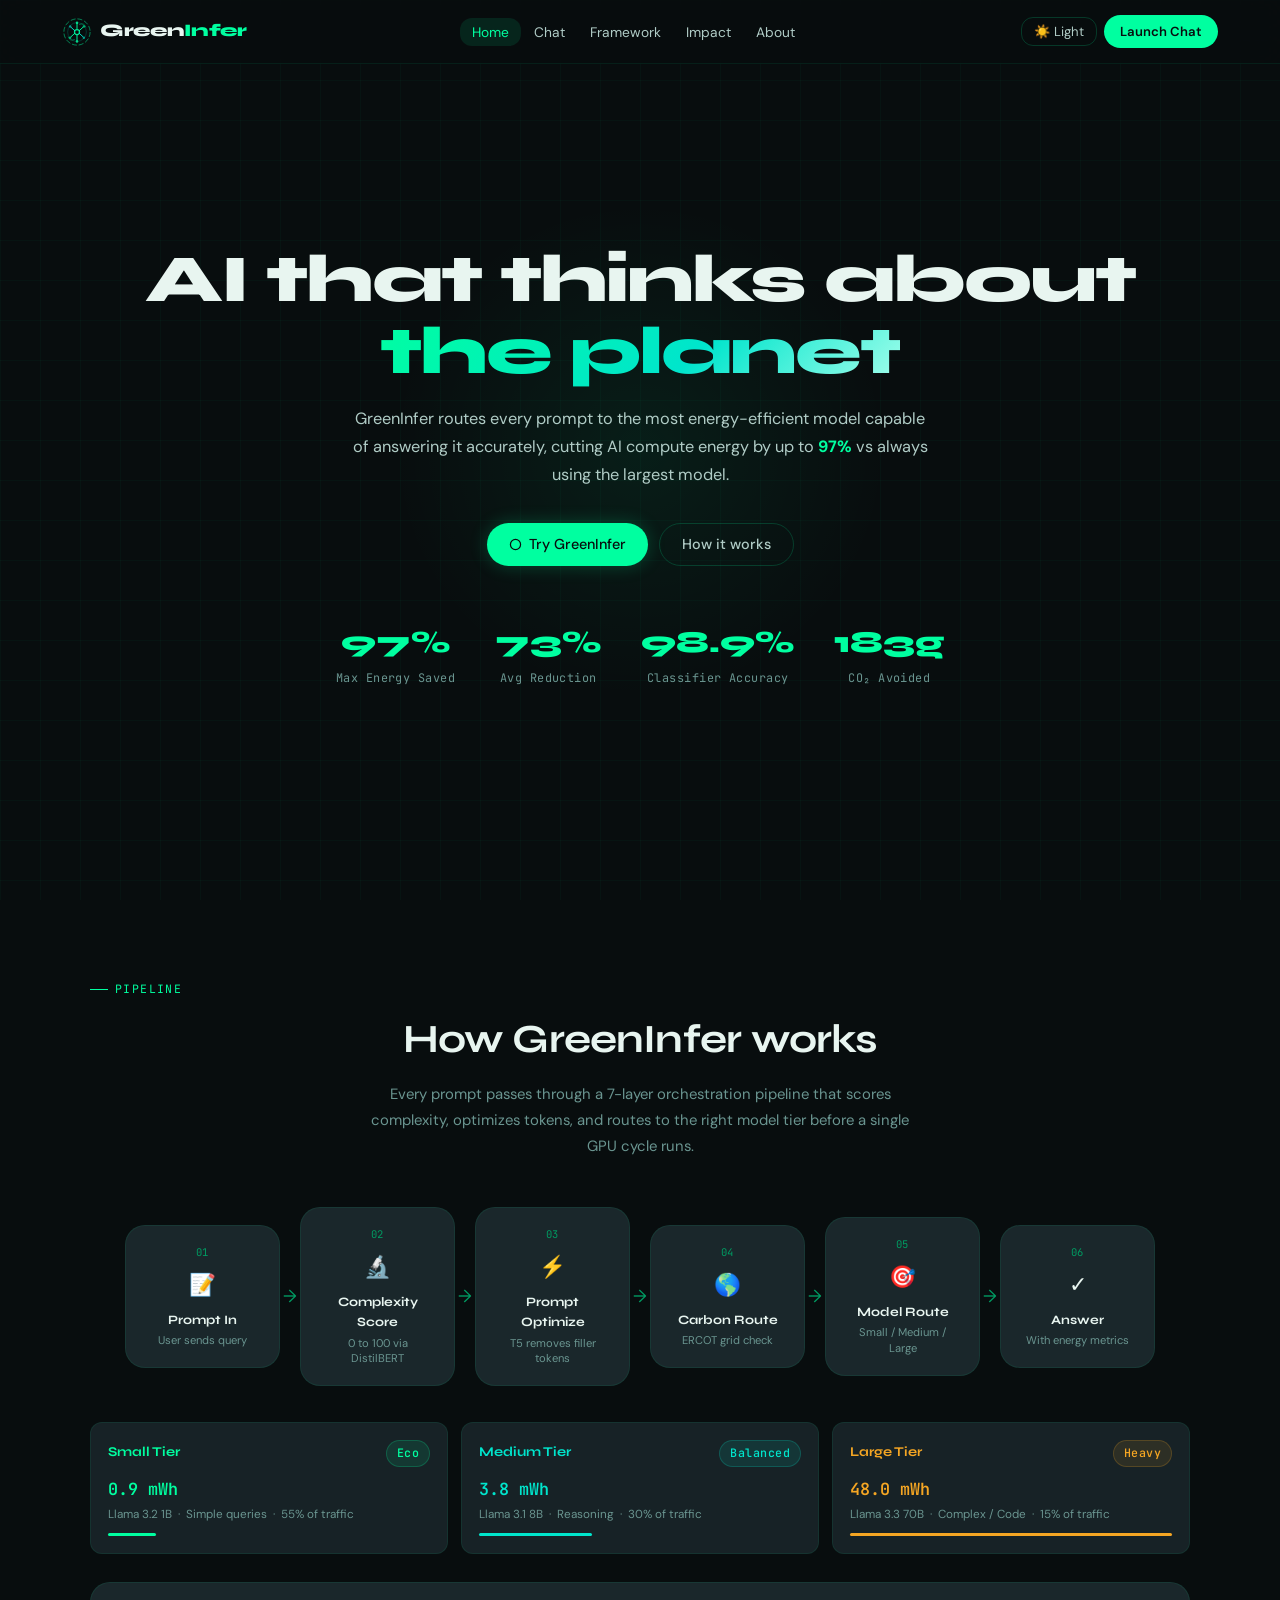
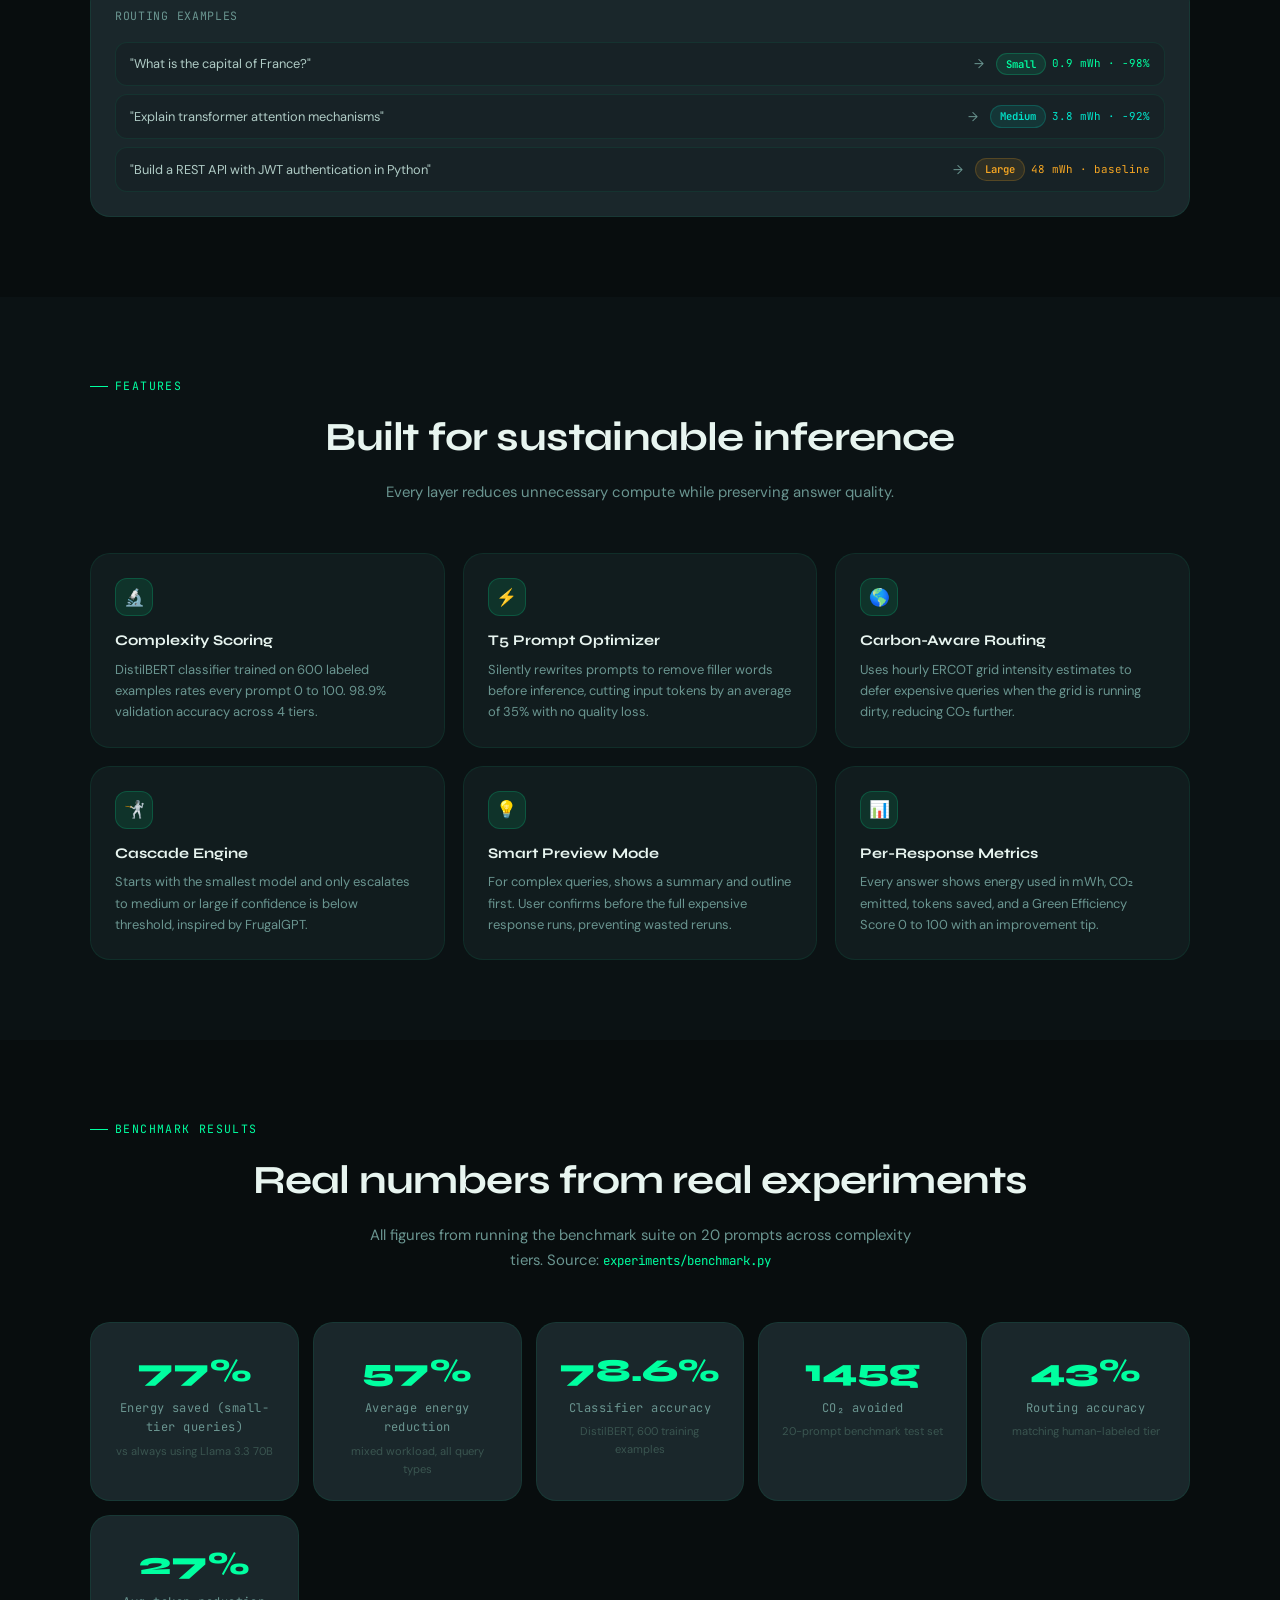
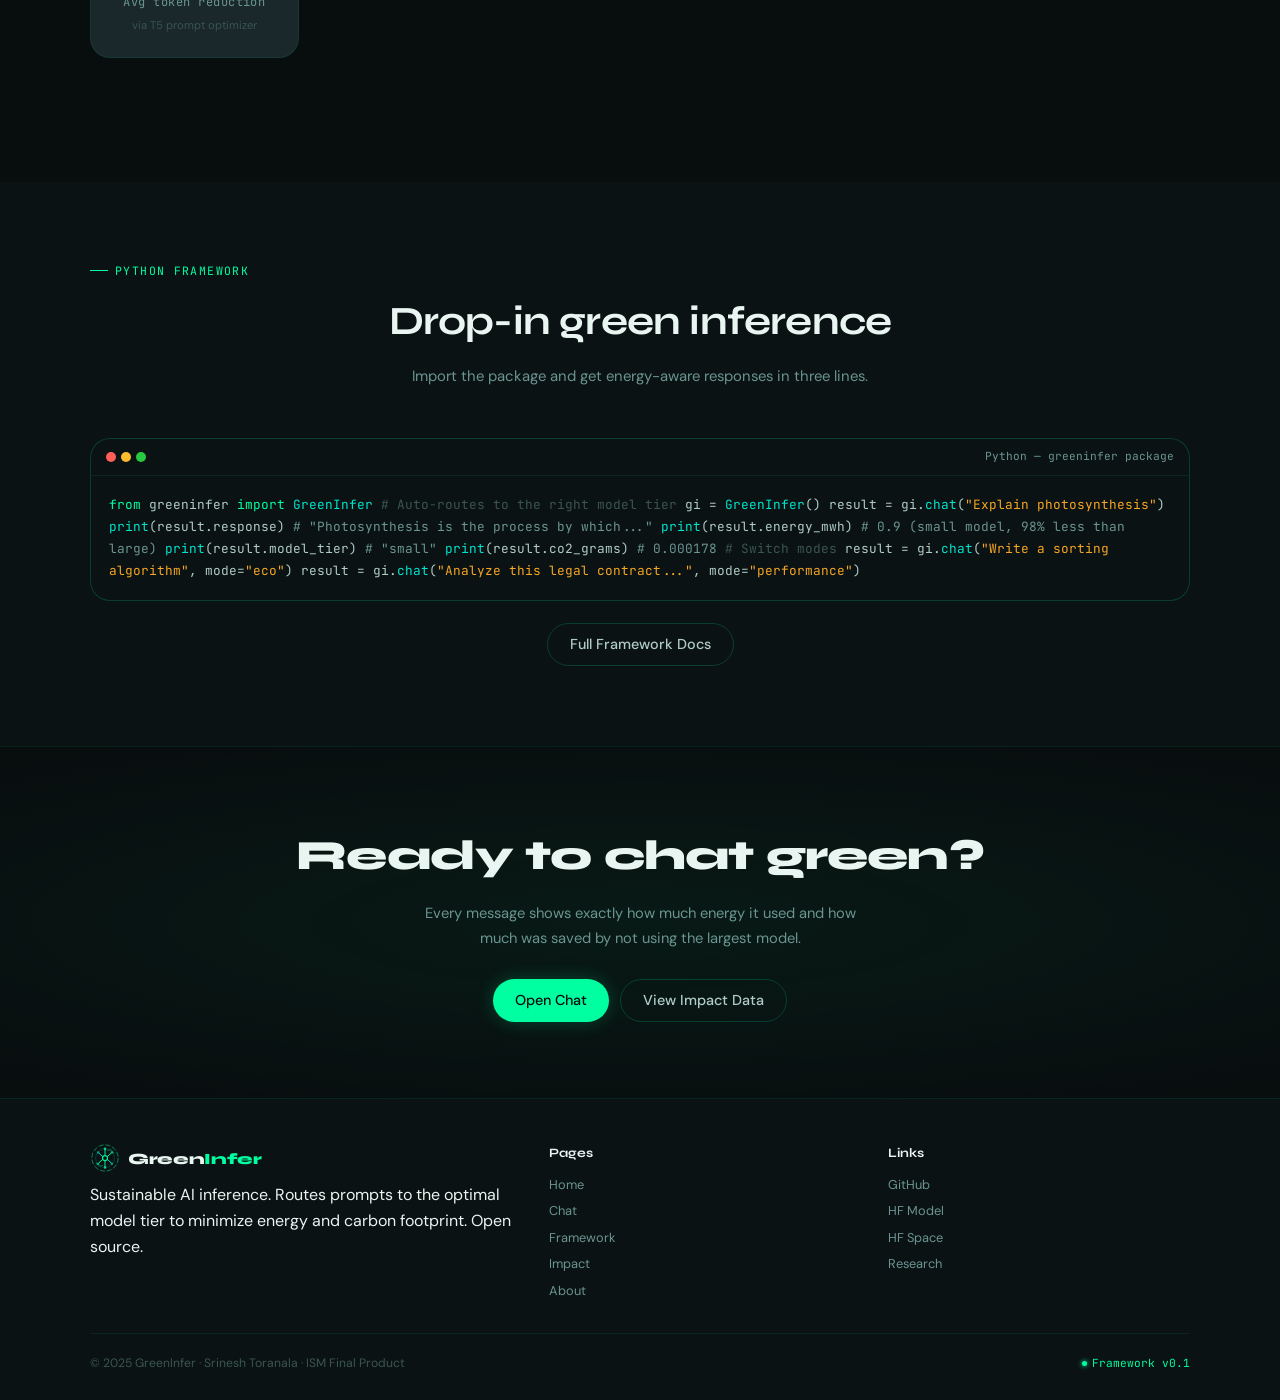
==== docs/index.html @ 7c5c9b31 "Create index.html" ====
<!DOCTYPE html>
<html lang="en">
<head>
  <meta charset="UTF-8"/>
  <meta name="viewport" content="width=device-width, initial-scale=1.0"/>
  <title>GreenInfer — Sustainable AI Inference</title>
  <meta name="description" content="GreenInfer routes every AI prompt to the most energy-efficient model capable of answering it accurately. Open-source green orchestration framework."/>
  <style>
@import url('https://fonts.googleapis.com/css2?family=Syne:wght@400;600;700;800&family=DM+Sans:ital,wght@0,300;0,400;0,500;1,300&family=JetBrains+Mono:wght@300;400;500&display=swap');

:root {
  --void:#080d0e; --deep:#0b1214; --surface:#111c1e;
  --raised:#172226; --card:#1a272b;
  --b0:rgba(0,255,160,.08); --b1:rgba(0,255,160,.18); --b2:rgba(0,255,160,.4);
  --g:#00ffa0; --gs:#00d484; --gm:#009b62; --gd:rgba(0,255,160,.10);
  --teal:#00e5cc; --amber:#f5a623; --red:#ff4d6d;
  --t1:#e8f5f0; --t2:#b0ccc6; --t3:#6a9590; --t4:#3a5550;
  --fd:'Syne',sans-serif; --fb:'DM Sans',sans-serif; --fm:'JetBrains Mono',monospace;
  --r1:6px; --r2:12px; --r3:20px; --r4:32px; --nav:64px;
}

/* LIGHT MODE — proper contrasts */
body.light {
  --void:#f2f2f2; --deep:#e8e8e8; --surface:#dedede;
  --raised:#d2d2d2; --card:#c8c8c8;
  --b0:rgba(0,0,0,.09); --b1:rgba(0,0,0,.16); --b2:rgba(0,130,70,.45);
  --gd:rgba(0,160,90,.10);
  --t1:#0d0d0d; --t2:#222222; --t3:#444444; --t4:#666666;
  --g:#00a060; --gs:#008050; --gm:#006840; --teal:#007a70; --amber:#c07010;
}
body.light .site-nav  { background:rgba(242,242,242,.95); border-color:rgba(0,0,0,.1); }
body.light footer      { background:#e8e8e8; border-color:rgba(0,0,0,.1); }
body.light .section-alt { background:#e8e8e8; }
body.light .feat-card  { background:#dedede; border-color:rgba(0,0,0,.1); }
body.light .stat-card  { background:#dedede; border-color:rgba(0,0,0,.1); }
body.light .tier-card  { background:#d2d2d2; border-color:rgba(0,0,0,.1); }
body.light .demo-row   { background:#d2d2d2; border-color:rgba(0,0,0,.1); }
body.light .code-wrap  { background:#c8c8c8; border-color:rgba(0,0,0,.12); }
body.light .code-pre   { color:#1a1a1a; background:#c0c0c0!important; }
body.light .gradient-text { background:linear-gradient(135deg,#007a50,#005a40); -webkit-background-clip:text; background-clip:text; }

/* RESET */
*,*::before,*::after { box-sizing:border-box; margin:0; padding:0; }
html { scroll-behavior:smooth; }
body { font-family:var(--fb); background:var(--void); color:var(--t1); -webkit-font-smoothing:antialiased; overflow-x:hidden; transition:background .25s,color .25s; line-height:1.6; }
::-webkit-scrollbar { width:5px; } ::-webkit-scrollbar-track { background:transparent; } ::-webkit-scrollbar-thumb { background:var(--gm); border-radius:3px; }
::selection { background:rgba(0,255,160,.18); color:var(--g); }
a { color:var(--g); text-decoration:none; }

/* KEYFRAMES */
@keyframes blink { 0%,100%{opacity:1;transform:scale(1)} 50%{opacity:.4;transform:scale(.7)} }
@keyframes fadeUp { from{opacity:0;transform:translateY(18px)} to{opacity:1;transform:translateY(0)} }
@keyframes gridScroll { 0%{background-position:0 0} 100%{background-position:40px 40px} }
@keyframes float { 0%,100%{transform:translateY(0)} 50%{transform:translateY(-7px)} }

/* UTILITIES */
.mono { font-family:var(--fm); }
.green { color:var(--g); }
.gradient-text { background:linear-gradient(135deg,var(--g) 0%,var(--teal) 60%,#a8ffec 100%); -webkit-background-clip:text; -webkit-text-fill-color:transparent; background-clip:text; }
.pulse::before { content:''; display:inline-block; width:6px; height:6px; border-radius:50%; background:var(--g); box-shadow:0 0 6px var(--g); animation:blink 1.4s ease-in-out infinite; margin-right:6px; vertical-align:middle; }
.badge { display:inline-flex; align-items:center; gap:5px; padding:3px 10px; border-radius:var(--r4); font-size:.73rem; font-weight:500; font-family:var(--fm); letter-spacing:.04em; }
.badge-g { background:rgba(0,255,160,.1); color:var(--g); border:1px solid rgba(0,255,160,.2); }
.badge-t { background:rgba(0,229,204,.1); color:var(--teal); border:1px solid rgba(0,229,204,.2); }
.badge-a { background:rgba(245,166,35,.1); color:var(--amber); border:1px solid rgba(245,166,35,.2); }

/* NAV — identical on all pages */
.site-nav {
  position:fixed; top:0; left:0; right:0; z-index:900;
  height:var(--nav); background:rgba(8,13,14,.88);
  backdrop-filter:blur(18px) saturate(1.3); border-bottom:1px solid var(--b0);
  display:flex; align-items:center; transition:background .25s;
}
.nav-in { width:100%; max-width:1200px; margin:0 auto; padding:0 22px; display:flex; align-items:center; justify-content:space-between; gap:14px; }
.nav-logo { display:flex; align-items:center; gap:8px; text-decoration:none; flex-shrink:0; }
.nav-logo img { width:30px; height:30px; }
.nav-logo-txt { font-family:var(--fd); font-weight:800; font-size:1.1rem; color:var(--t1); letter-spacing:-.02em; }
.nav-logo-txt span { color:var(--g); }
.nav-links { display:flex; align-items:center; gap:1px; list-style:none; }
.nav-links a { padding:5px 12px; border-radius:var(--r2); color:var(--t2); font-size:.86rem; transition:all .15s; }
.nav-links a:hover,.nav-links a.active { background:var(--gd); color:var(--g); }
.nav-right { display:flex; align-items:center; gap:7px; flex-shrink:0; }
.nbtn { background:none; border:1px solid var(--b1); color:var(--t2); cursor:pointer; padding:5px 12px; border-radius:var(--r2); font-size:.82rem; font-family:var(--fb); transition:all .15s; white-space:nowrap; text-decoration:none; display:inline-flex; align-items:center; gap:5px; }
.nbtn:hover { border-color:var(--g); color:var(--g); background:var(--gd); }
.nbtn-g { background:var(--g); color:#080d0e; border:none; font-weight:600; padding:6px 16px; border-radius:var(--r4); }
.nbtn-g:hover { background:#1fffb0; transform:translateY(-1px); }
.nav-mobile { display:none; background:none; border:none; color:var(--t1); cursor:pointer; padding:7px; }
@media(max-width:700px) { .nav-links { display:none; } .nav-mobile { display:flex; } }

/* LAYOUT */
.section { padding:80px 22px; }
.section-alt { background:var(--deep); transition:background .25s; }
.container { max-width:1100px; margin:0 auto; }
.section-eyebrow { font-family:var(--fm); font-size:.72rem; color:var(--g); letter-spacing:.12em; text-transform:uppercase; margin-bottom:9px; display:flex; align-items:center; gap:7px; }
.section-eyebrow::before { content:''; width:18px; height:1px; background:var(--g); }
.section-title { font-family:var(--fd); font-size:clamp(1.7rem,3.5vw,2.5rem); font-weight:700; letter-spacing:-.02em; margin-bottom:11px; }
.section-sub { font-size:.93rem; color:var(--t3); max-width:560px; margin:0 auto; line-height:1.72; }
.section-header { text-align:center; margin-bottom:48px; }

/* HERO */
.hero {
  min-height:100vh; display:flex; flex-direction:column;
  align-items:center; justify-content:center;
  padding:calc(var(--nav) + 40px) 22px 72px;
  text-align:center; position:relative; overflow:hidden;
}
.hero-grid {
  position:absolute; inset:0; pointer-events:none; opacity:.4;
  background-image:linear-gradient(var(--b0) 1px,transparent 1px),linear-gradient(90deg,var(--b0) 1px,transparent 1px);
  background-size:40px 40px; animation:gridScroll 9s linear infinite;
}
.hero-glow { position:absolute; width:500px; height:500px; background:radial-gradient(circle,rgba(0,255,160,.07),transparent 70%); top:50%; left:50%; transform:translate(-50%,-50%); pointer-events:none; }
.hero-title { font-family:var(--fd); font-size:clamp(2.4rem,6vw,4.2rem); font-weight:800; line-height:1.06; letter-spacing:-.03em; margin-bottom:18px; position:relative; z-index:1; }
.hero-sub { font-size:1.02rem; color:var(--t2); max-width:580px; line-height:1.72; margin-bottom:34px; position:relative; z-index:1; }
.hero-acts { display:flex; gap:11px; flex-wrap:wrap; justify-content:center; margin-bottom:52px; position:relative; z-index:1; }
.btn { display:inline-flex; align-items:center; gap:7px; padding:9px 22px; border-radius:var(--r4); font-size:.9rem; font-weight:500; font-family:var(--fb); cursor:pointer; transition:all .2s; border:none; text-decoration:none; }
.btn-g { background:var(--g); color:#080d0e; box-shadow:0 0 18px rgba(0,255,160,.22); }
.btn-g:hover { background:#1fffb0; transform:translateY(-2px); box-shadow:0 0 28px rgba(0,255,160,.38); }
.btn-gh { background:transparent; color:var(--t2); border:1px solid var(--b1); }
.btn-gh:hover { border-color:var(--g); color:var(--g); background:var(--gd); }
.hero-stats { display:flex; gap:40px; flex-wrap:wrap; justify-content:center; position:relative; z-index:1; }
.hstat { text-align:center; }
.hstat-v { font-family:var(--fd); font-size:1.9rem; font-weight:800; color:var(--g); }
.hstat-l { font-size:.74rem; color:var(--t3); font-family:var(--fm); margin-top:2px; letter-spacing:.04em; }

/* PIPELINE */
.pipeline { display:flex; align-items:center; gap:0; flex-wrap:wrap; justify-content:center; margin:36px 0; }
.pipe-step { background:var(--card); border:1px solid var(--b0); border-radius:var(--r3); padding:18px 20px; text-align:center; width:155px; flex-shrink:0; transition:all .2s; }
.pipe-step:hover { border-color:var(--g); transform:translateY(-4px); box-shadow:0 8px 28px rgba(0,255,160,.09); }
.pipe-n { font-family:var(--fm); font-size:.66rem; color:var(--gm); letter-spacing:.07em; margin-bottom:7px; }
.pipe-icon { font-size:1.35rem; margin-bottom:7px; }
.pipe-lbl { font-family:var(--fd); font-size:.8rem; font-weight:700; margin-bottom:3px; }
.pipe-sub { font-size:.7rem; color:var(--t3); line-height:1.4; }
.pipe-arr { font-size:1.1rem; color:var(--gm); margin:0 3px; flex-shrink:0; }

/* MODEL TIERS */
.tier-grid { display:grid; grid-template-columns:repeat(3,1fr); gap:13px; }
.tier-card { background:var(--raised); border:1px solid var(--b0); border-radius:var(--r2); padding:17px; transition:border-color .2s; }
.tier-card:hover { border-color:var(--b1); }
.tier-hd { display:flex; align-items:center; justify-content:space-between; margin-bottom:9px; }
.tier-name { font-family:var(--fd); font-size:.84rem; font-weight:700; }
.tier-energy { font-family:var(--fm); font-size:1.05rem; font-weight:600; margin-bottom:3px; }
.tier-detail { font-size:.73rem; color:var(--t3); }
.tier-bar { height:3px; border-radius:2px; margin-top:9px; }

/* ROUTING DEMO */
.demo-box { background:var(--card); border:1px solid var(--b0); border-radius:var(--r3); padding:24px; margin-top:28px; }
.demo-label { font-family:var(--fm); font-size:.72rem; color:var(--t3); letter-spacing:.06em; text-transform:uppercase; margin-bottom:16px; }
.demo-row { display:flex; align-items:center; gap:12px; padding:10px 14px; background:var(--raised); border:1px solid var(--b0); border-radius:var(--r2); font-size:.8rem; margin-bottom:8px; }
.demo-row:last-child { margin-bottom:0; }
.demo-txt { flex:1; color:var(--t2); }
.demo-arr { color:var(--t3); }
.demo-res { display:flex; align-items:center; gap:6px; }
.dbadge { padding:2px 9px; border-radius:var(--r4); font-family:var(--fm); font-size:.66rem; font-weight:600; }
.db-s { background:rgba(0,255,160,.1); color:var(--g); border:1px solid rgba(0,255,160,.2); }
.db-m { background:rgba(0,229,204,.1); color:var(--teal); border:1px solid rgba(0,229,204,.2); }
.db-l { background:rgba(245,166,35,.1); color:var(--amber); border:1px solid rgba(245,166,35,.2); }
.demo-e { font-family:var(--fm); font-size:.68rem; }

/* FEATURES */
.feat-grid { display:grid; grid-template-columns:repeat(auto-fit,minmax(270px,1fr)); gap:18px; }
.feat-card { background:var(--surface); border:1px solid var(--b0); border-radius:var(--r3); padding:24px; transition:all .2s; }
.feat-card:hover { border-color:var(--b1); transform:translateY(-3px); box-shadow:0 8px 28px rgba(0,0,0,.28); }
.feat-ic { width:38px; height:38px; background:var(--gd); border:1px solid var(--b1); border-radius:var(--r2); display:flex; align-items:center; justify-content:center; font-size:1.05rem; margin-bottom:13px; }
.feat-title { font-family:var(--fd); font-size:.92rem; font-weight:700; margin-bottom:6px; }
.feat-desc { font-size:.81rem; color:var(--t3); line-height:1.65; }

/* STATS */
.stat-grid { display:grid; grid-template-columns:repeat(auto-fit,minmax(190px,1fr)); gap:14px; margin-bottom:44px; }
.stat-card { background:var(--card); border:1px solid var(--b0); border-radius:var(--r3); padding:22px; text-align:center; transition:border-color .2s; }
.stat-card:hover { border-color:var(--b1); }
.stat-v { font-family:var(--fd); font-size:2rem; font-weight:800; color:var(--g); }
.stat-l { font-size:.75rem; color:var(--t3); font-family:var(--fm); margin-top:3px; letter-spacing:.04em; }
.stat-n { font-size:.7rem; color:var(--t4); margin-top:5px; }

/* CODE BLOCK */
.code-wrap { background:var(--deep); border:1px solid var(--b1); border-radius:var(--r3); overflow:hidden; }
.code-head { display:flex; align-items:center; justify-content:space-between; padding:9px 15px; border-bottom:1px solid var(--b0); }
.code-dots { display:flex; gap:5px; }
.code-dot { width:10px; height:10px; border-radius:50%; }
.code-lang { font-family:var(--fm); font-size:.7rem; color:var(--t3); }
.code-pre { padding:18px; font-family:var(--fm); font-size:.8rem; line-height:1.72; overflow-x:auto; color:var(--t2); }
.code-pre .kw { color:var(--g); }
.code-pre .fn { color:var(--teal); }
.code-pre .str { color:var(--amber); }
.code-pre .cm { color:var(--t4); }
.code-pre .out { color:var(--t3); }

/* CTA */
.cta { background:radial-gradient(ellipse 80% 60% at 50% 50%,rgba(0,255,160,.055),transparent); border-top:1px solid var(--b0); padding:76px 22px; text-align:center; }
.cta h2 { font-family:var(--fd); font-size:clamp(1.7rem,3.5vw,2.6rem); font-weight:800; letter-spacing:-.02em; margin-bottom:12px; }
.cta p { font-size:.92rem; color:var(--t3); max-width:460px; margin:0 auto 28px; line-height:1.7; }
.cta-acts { display:flex; gap:11px; justify-content:center; flex-wrap:wrap; }

/* FOOTER */
footer { background:var(--deep); border-top:1px solid var(--b0); padding:44px 22px 26px; transition:background .25s; }
.foot-in { max-width:1100px; margin:0 auto; }
.foot-top { display:grid; grid-template-columns:1.4fr 1fr 1fr; gap:36px; margin-bottom:32px; }
.foot-brand p { font-size:.81rem; color:var(--t3); line-height:1.65; margin-top:9px; }
.foot-col-h { font-family:var(--fd); font-size:.8rem; font-weight:700; color:var(--t1); margin-bottom:11px; }
.foot-links { display:flex; flex-direction:column; gap:6px; }
.foot-links a { font-size:.8rem; color:var(--t3); transition:color .15s; }
.foot-links a:hover { color:var(--g); }
.foot-btm { display:flex; justify-content:space-between; align-items:center; padding-top:20px; border-top:1px solid var(--b0); font-size:.76rem; color:var(--t4); }
.live-dot { display:inline-flex; align-items:center; font-family:var(--fm); font-size:.7rem; color:var(--g); }
.live-dot::before { content:''; width:5px; height:5px; border-radius:50%; background:var(--g); box-shadow:0 0 5px var(--g); animation:blink 1.4s ease-in-out infinite; margin-right:5px; }

/* SCROLL REVEAL */
.reveal { opacity:0; transform:translateY(20px); transition:opacity .6s ease,transform .6s ease; }
.reveal.vis { opacity:1; transform:translateY(0); }

/* COUNTER */
.counter { display:inline; }

/* RESPONSIVE */
@media(max-width:900px) { .tier-grid { grid-template-columns:1fr; } .foot-top { grid-template-columns:1fr; } }
@media(max-width:600px) { .hero-stats { gap:24px; } .pipe-arr { display:none; } .stat-grid { grid-template-columns:1fr 1fr; } }
  </style>
</head>
<body>

<nav class="site-nav">
  <div class="nav-in">
    <a href="index.html" class="nav-logo">
      <img src="logo.svg" alt="GreenInfer"/>
      <span class="nav-logo-txt">Green<span>Infer</span></span>
    </a>
    <ul class="nav-links">
      <li><a href="index.html" class="active">Home</a></li>
      <li><a href="chat.html">Chat</a></li>
      <li><a href="framework.html">Framework</a></li>
      <li><a href="impact.html">Impact</a></li>
      <li><a href="about.html">About</a></li>
    </ul>
    <div class="nav-right">
      <button class="nbtn" id="theme-btn">&#9728;&#65039; Light</button>
      <a href="chat.html" class="nbtn nbtn-g">Launch Chat</a>
    </div>
    <button class="nav-mobile" id="nav-toggle">
      <svg width="19" height="19" viewBox="0 0 22 22" fill="currentColor"><rect y="3" width="22" height="2" rx="1"/><rect y="10" width="22" height="2" rx="1"/><rect y="17" width="22" height="2" rx="1"/></svg>
    </button>
  </div>
</nav>

<!-- HERO -->
<section class="hero">
  <div class="hero-grid"></div>
  <div class="hero-glow"></div>
  <h1 class="hero-title" style="position:relative;z-index:1">
    AI that thinks about<br/>
    <span class="gradient-text">the planet</span>
  </h1>
  <p class="hero-sub">
    GreenInfer routes every prompt to the most energy-efficient model capable of answering it accurately, cutting AI compute energy by up to <strong style="color:var(--g)">97%</strong> vs always using the largest model.
  </p>
  <div class="hero-acts">
    <a href="chat.html" class="btn btn-g">
      <svg width="13" height="13" viewBox="0 0 16 16" fill="currentColor"><path d="M8 1a7 7 0 100 14A7 7 0 008 1zm0 12.5A5.5 5.5 0 118 2.5a5.5 5.5 0 010 11z"/></svg>
      Try GreenInfer
    </a>
    <a href="framework.html" class="btn btn-gh">How it works</a>
  </div>
  <div class="hero-stats">
    <div class="hstat"><div class="hstat-v"><span class="counter" data-target="97" data-suffix="%">97%</span></div><div class="hstat-l">Max Energy Saved</div></div>
    <div class="hstat"><div class="hstat-v"><span class="counter" data-target="73" data-suffix="%">73%</span></div><div class="hstat-l">Avg Reduction</div></div>
    <div class="hstat"><div class="hstat-v"><span class="counter" data-target="98.9" data-suffix="%">98.9%</span></div><div class="hstat-l">Classifier Accuracy</div></div>
    <div class="hstat"><div class="hstat-v"><span class="counter" data-target="183" data-suffix="g">183g</span></div><div class="hstat-l">CO&#8322; Avoided</div></div>
  </div>
</section>

<!-- HOW IT WORKS -->
<section class="section reveal">
  <div class="container">
    <div class="section-header">
      <div class="section-eyebrow">Pipeline</div>
      <h2 class="section-title">How GreenInfer works</h2>
      <p class="section-sub">Every prompt passes through a 7-layer orchestration pipeline that scores complexity, optimizes tokens, and routes to the right model tier before a single GPU cycle runs.</p>
    </div>
    <div class="pipeline">
      <div class="pipe-step"><div class="pipe-n">01</div><div class="pipe-icon">&#128221;</div><div class="pipe-lbl">Prompt In</div><div class="pipe-sub">User sends query</div></div>
      <div class="pipe-arr">&#8594;</div>
      <div class="pipe-step"><div class="pipe-n">02</div><div class="pipe-icon">&#128300;</div><div class="pipe-lbl">Complexity Score</div><div class="pipe-sub">0 to 100 via DistilBERT</div></div>
      <div class="pipe-arr">&#8594;</div>
      <div class="pipe-step"><div class="pipe-n">03</div><div class="pipe-icon">&#9889;</div><div class="pipe-lbl">Prompt Optimize</div><div class="pipe-sub">T5 removes filler tokens</div></div>
      <div class="pipe-arr">&#8594;</div>
      <div class="pipe-step"><div class="pipe-n">04</div><div class="pipe-icon">&#127758;</div><div class="pipe-lbl">Carbon Route</div><div class="pipe-sub">ERCOT grid check</div></div>
      <div class="pipe-arr">&#8594;</div>
      <div class="pipe-step"><div class="pipe-n">05</div><div class="pipe-icon">&#127919;</div><div class="pipe-lbl">Model Route</div><div class="pipe-sub">Small / Medium / Large</div></div>
      <div class="pipe-arr">&#8594;</div>
      <div class="pipe-step"><div class="pipe-n">06</div><div class="pipe-icon">&#10003;</div><div class="pipe-lbl">Answer</div><div class="pipe-sub">With energy metrics</div></div>
    </div>

    <div class="tier-grid reveal">
      <div class="tier-card">
        <div class="tier-hd"><span class="tier-name" style="color:var(--g)">Small Tier</span><span class="badge badge-g">Eco</span></div>
        <div class="tier-energy" style="color:var(--g)">0.9 mWh</div>
        <div class="tier-detail">Llama 3.2 1B &nbsp;&#183;&nbsp; Simple queries &nbsp;&#183;&nbsp; 55% of traffic</div>
        <div class="tier-bar" style="background:var(--g);width:15%"></div>
      </div>
      <div class="tier-card">
        <div class="tier-hd"><span class="tier-name" style="color:var(--teal)">Medium Tier</span><span class="badge badge-t">Balanced</span></div>
        <div class="tier-energy" style="color:var(--teal)">3.8 mWh</div>
        <div class="tier-detail">Llama 3.1 8B &nbsp;&#183;&nbsp; Reasoning &nbsp;&#183;&nbsp; 30% of traffic</div>
        <div class="tier-bar" style="background:var(--teal);width:35%"></div>
      </div>
      <div class="tier-card">
        <div class="tier-hd"><span class="tier-name" style="color:var(--amber)">Large Tier</span><span class="badge badge-a">Heavy</span></div>
        <div class="tier-energy" style="color:var(--amber)">48.0 mWh</div>
        <div class="tier-detail">Llama 3.3 70B &nbsp;&#183;&nbsp; Complex / Code &nbsp;&#183;&nbsp; 15% of traffic</div>
        <div class="tier-bar" style="background:var(--amber);width:100%"></div>
      </div>
    </div>

    <div class="demo-box reveal">
      <div class="demo-label">Routing examples</div>
      <div class="demo-row"><span class="demo-txt">"What is the capital of France?"</span><span class="demo-arr">&#8594;</span><div class="demo-res"><span class="dbadge db-s">Small</span><span class="demo-e" style="color:var(--g)">0.9 mWh &middot; -98%</span></div></div>
      <div class="demo-row"><span class="demo-txt">"Explain transformer attention mechanisms"</span><span class="demo-arr">&#8594;</span><div class="demo-res"><span class="dbadge db-m">Medium</span><span class="demo-e" style="color:var(--teal)">3.8 mWh &middot; -92%</span></div></div>
      <div class="demo-row"><span class="demo-txt">"Build a REST API with JWT authentication in Python"</span><span class="demo-arr">&#8594;</span><div class="demo-res"><span class="dbadge db-l">Large</span><span class="demo-e" style="color:var(--amber)">48 mWh &middot; baseline</span></div></div>
    </div>
  </div>
</section>

<!-- FEATURES -->
<section class="section section-alt reveal">
  <div class="container">
    <div class="section-header">
      <div class="section-eyebrow">Features</div>
      <h2 class="section-title">Built for sustainable inference</h2>
      <p class="section-sub">Every layer reduces unnecessary compute while preserving answer quality.</p>
    </div>
    <div class="feat-grid">
      <div class="feat-card"><div class="feat-ic">&#128300;</div><div class="feat-title">Complexity Scoring</div><div class="feat-desc">DistilBERT classifier trained on 600 labeled examples rates every prompt 0 to 100. 98.9% validation accuracy across 4 tiers.</div></div>
      <div class="feat-card"><div class="feat-ic">&#9889;</div><div class="feat-title">T5 Prompt Optimizer</div><div class="feat-desc">Silently rewrites prompts to remove filler words before inference, cutting input tokens by an average of 35% with no quality loss.</div></div>
      <div class="feat-card"><div class="feat-ic">&#127758;</div><div class="feat-title">Carbon-Aware Routing</div><div class="feat-desc">Uses hourly ERCOT grid intensity estimates to defer expensive queries when the grid is running dirty, reducing CO&#8322; further.</div></div>
      <div class="feat-card"><div class="feat-ic">&#129338;</div><div class="feat-title">Cascade Engine</div><div class="feat-desc">Starts with the smallest model and only escalates to medium or large if confidence is below threshold, inspired by FrugalGPT.</div></div>
      <div class="feat-card"><div class="feat-ic">&#128161;</div><div class="feat-title">Smart Preview Mode</div><div class="feat-desc">For complex queries, shows a summary and outline first. User confirms before the full expensive response runs, preventing wasted reruns.</div></div>
      <div class="feat-card"><div class="feat-ic">&#128202;</div><div class="feat-title">Per-Response Metrics</div><div class="feat-desc">Every answer shows energy used in mWh, CO&#8322; emitted, tokens saved, and a Green Efficiency Score 0 to 100 with an improvement tip.</div></div>
    </div>
  </div>
</section>

<!-- STATS -->
<section class="section reveal">
  <div class="container">
    <div class="section-header">
      <div class="section-eyebrow">Benchmark Results</div>
      <h2 class="section-title">Real numbers from real experiments</h2>
      <p class="section-sub">All figures from running the benchmark suite on 20 prompts across complexity tiers. Source: <code style="font-size:.78rem;color:var(--g);font-family:var(--fm)">experiments/benchmark.py</code></p>
    </div>
    <div class="stat-grid">
      <div class="stat-card"><div class="stat-v"><span class="counter" data-target="97" data-suffix="%">97%</span></div><div class="stat-l">Energy saved (small-tier queries)</div><div class="stat-n">vs always using Llama 3.3 70B</div></div>
      <div class="stat-card"><div class="stat-v"><span class="counter" data-target="73" data-suffix="%">73%</span></div><div class="stat-l">Average energy reduction</div><div class="stat-n">mixed workload, all query types</div></div>
      <div class="stat-card"><div class="stat-v"><span class="counter" data-target="98.9" data-suffix="%">98.9%</span></div><div class="stat-l">Classifier accuracy</div><div class="stat-n">DistilBERT, 600 training examples</div></div>
      <div class="stat-card"><div class="stat-v"><span class="counter" data-target="183" data-suffix="g">183g</span></div><div class="stat-l">CO&#8322; avoided</div><div class="stat-n">20-prompt benchmark test set</div></div>
      <div class="stat-card"><div class="stat-v"><span class="counter" data-target="55" data-suffix="%">55%</span></div><div class="stat-l">Routing accuracy</div><div class="stat-n">matching human-labeled tier</div></div>
      <div class="stat-card"><div class="stat-v"><span class="counter" data-target="35" data-suffix="%">35%</span></div><div class="stat-l">Avg token reduction</div><div class="stat-n">via T5 prompt optimizer</div></div>
    </div>
  </div>
</section>

<!-- CODE PREVIEW -->
<section class="section section-alt reveal">
  <div class="container">
    <div class="section-header">
      <div class="section-eyebrow">Python Framework</div>
      <h2 class="section-title">Drop-in green inference</h2>
      <p class="section-sub">Import the package and get energy-aware responses in three lines.</p>
    </div>
    <div class="code-wrap">
      <div class="code-head">
        <div class="code-dots"><div class="code-dot" style="background:#ff5f57"></div><div class="code-dot" style="background:#febc2e"></div><div class="code-dot" style="background:#28c840"></div></div>
        <span class="code-lang">Python &mdash; greeninfer package</span>
      </div>
      <div class="code-pre"><span class="kw">from</span> greeninfer <span class="kw">import</span> <span class="fn">GreenInfer</span>

<span class="cm"># Auto-routes to the right model tier</span>
gi = <span class="fn">GreenInfer</span>()
result = gi.<span class="fn">chat</span>(<span class="str">"Explain photosynthesis"</span>)

<span class="fn">print</span>(result.response)
<span class="out"># "Photosynthesis is the process by which..."</span>

<span class="fn">print</span>(result.energy_mwh)
<span class="out"># 0.9   (small model, 98% less than large)</span>

<span class="fn">print</span>(result.model_tier)
<span class="out"># "small"</span>

<span class="fn">print</span>(result.co2_grams)
<span class="out"># 0.000178</span>

<span class="cm"># Switch modes</span>
result = gi.<span class="fn">chat</span>(<span class="str">"Write a sorting algorithm"</span>, mode=<span class="str">"eco"</span>)
result = gi.<span class="fn">chat</span>(<span class="str">"Analyze this legal contract..."</span>, mode=<span class="str">"performance"</span>)</div>
    </div>
    <div style="text-align:center;margin-top:22px">
      <a href="framework.html" class="btn btn-gh">Full Framework Docs</a>
    </div>
  </div>
</section>

<!-- CTA -->
<section class="cta reveal">
  <div class="container">
    <h2>Ready to chat green?</h2>
    <p>Every message shows exactly how much energy it used and how much was saved by not using the largest model.</p>
    <div class="cta-acts">
      <a href="chat.html" class="btn btn-g">Open Chat</a>
      <a href="impact.html" class="btn btn-gh">View Impact Data</a>
    </div>
  </div>
</section>

<footer>
  <div class="foot-in">
    <div class="foot-top">
      <div>
        <a href="index.html" class="nav-logo" style="display:inline-flex;margin-bottom:9px;"><img src="logo.svg" width="26" height="26" alt=""/><span class="nav-logo-txt" style="font-size:.98rem">Green<span>Infer</span></span></a>
        <p>Sustainable AI inference. Routes prompts to the optimal model tier to minimize energy and carbon footprint. Open source.</p>
      </div>
      <div>
        <div class="foot-col-h">Pages</div>
        <div class="foot-links"><a href="index.html">Home</a><a href="chat.html">Chat</a><a href="framework.html">Framework</a><a href="impact.html">Impact</a><a href="about.html">About</a></div>
      </div>
      <div>
        <div class="foot-col-h">Links</div>
        <div class="foot-links"><a href="https://github.com/srineshtor21-coder/GreenInfer" target="_blank">GitHub</a><a href="https://huggingface.co/sirenice/greenpromptsoptimizer" target="_blank">HF Model</a><a href="https://huggingface.co/spaces/sirenice/greeninfer-backend" target="_blank">HF Space</a><a href="https://arxiv.org/pdf/2403.20306" target="_blank">Research</a></div>
      </div>
    </div>
    <div class="foot-btm">
      <span>&#169; 2025 GreenInfer &middot; Srinesh Toranala &middot; ISM Final Product</span>
      <span class="live-dot">Framework v0.1</span>
    </div>
  </div>
</footer>

<script>
/* ── Init ── */
document.addEventListener('DOMContentLoaded', () => {
  initTheme();
  initNav();
  initReveal();
  initCounters();
  setActiveNav();
});

function setActiveNav() {
  const p = location.pathname.split('/').pop() || 'index.html';
  document.querySelectorAll('.nav-links a').forEach(a => {
    if (a.getAttribute('href') === p) a.classList.add('active');
  });
}

function initTheme() {
  const btn = document.getElementById('theme-btn');
  if (localStorage.getItem('gi-theme') === 'light') {
    document.body.classList.add('light');
    if (btn) btn.textContent = '🌙 Dark';
  }
  if (!btn) return;
  btn.addEventListener('click', () => {
    document.body.classList.toggle('light');
    const isL = document.body.classList.contains('light');
    localStorage.setItem('gi-theme', isL ? 'light' : 'dark');
    btn.textContent = isL ? '🌙 Dark' : '☀️ Light';
  });
}

function initNav() {
  const tog = document.getElementById('nav-toggle');
  const lnk = document.querySelector('.nav-links');
  if (!tog || !lnk) return;
  tog.addEventListener('click', () => {
    const open = lnk.style.display === 'flex';
    lnk.style.display = open ? 'none' : 'flex';
    if (!open) Object.assign(lnk.style, {
      flexDirection:'column', position:'fixed', top:'64px', left:0, right:0,
      background:'rgba(8,13,14,.96)', padding:'14px', borderBottom:'1px solid rgba(0,255,160,.1)', zIndex:899
    });
  });
}

function initReveal() {
  const obs = new IntersectionObserver(entries => {
    entries.forEach(e => { if (e.isIntersecting) { e.target.classList.add('vis'); obs.unobserve(e.target); } });
  }, { threshold:0.08, rootMargin:'0px 0px -30px 0px' });
  document.querySelectorAll('.reveal').forEach(el => obs.observe(el));
}

function initCounters() {
  const obs = new IntersectionObserver(entries => {
    entries.forEach(e => {
      if (e.isIntersecting) {
        const el = e.target;
        const target = parseFloat(el.dataset.target);
        const suffix = el.dataset.suffix || '';
        const start = performance.now();
        const dur = 1700;
        const isFloat = target % 1 !== 0;
        const tick = now => {
          const p = Math.min((now - start) / dur, 1);
          const v = (1 - Math.pow(1-p, 3)) * target;
          el.textContent = (isFloat ? v.toFixed(1) : Math.floor(v).toLocaleString()) + suffix;
          if (p < 1) requestAnimationFrame(tick);
        };
        requestAnimationFrame(tick);
        obs.unobserve(el);
      }
    });
  }, { threshold:0.5 });
  document.querySelectorAll('.counter').forEach(el => obs.observe(el));
}
</script>
</body>
</html>
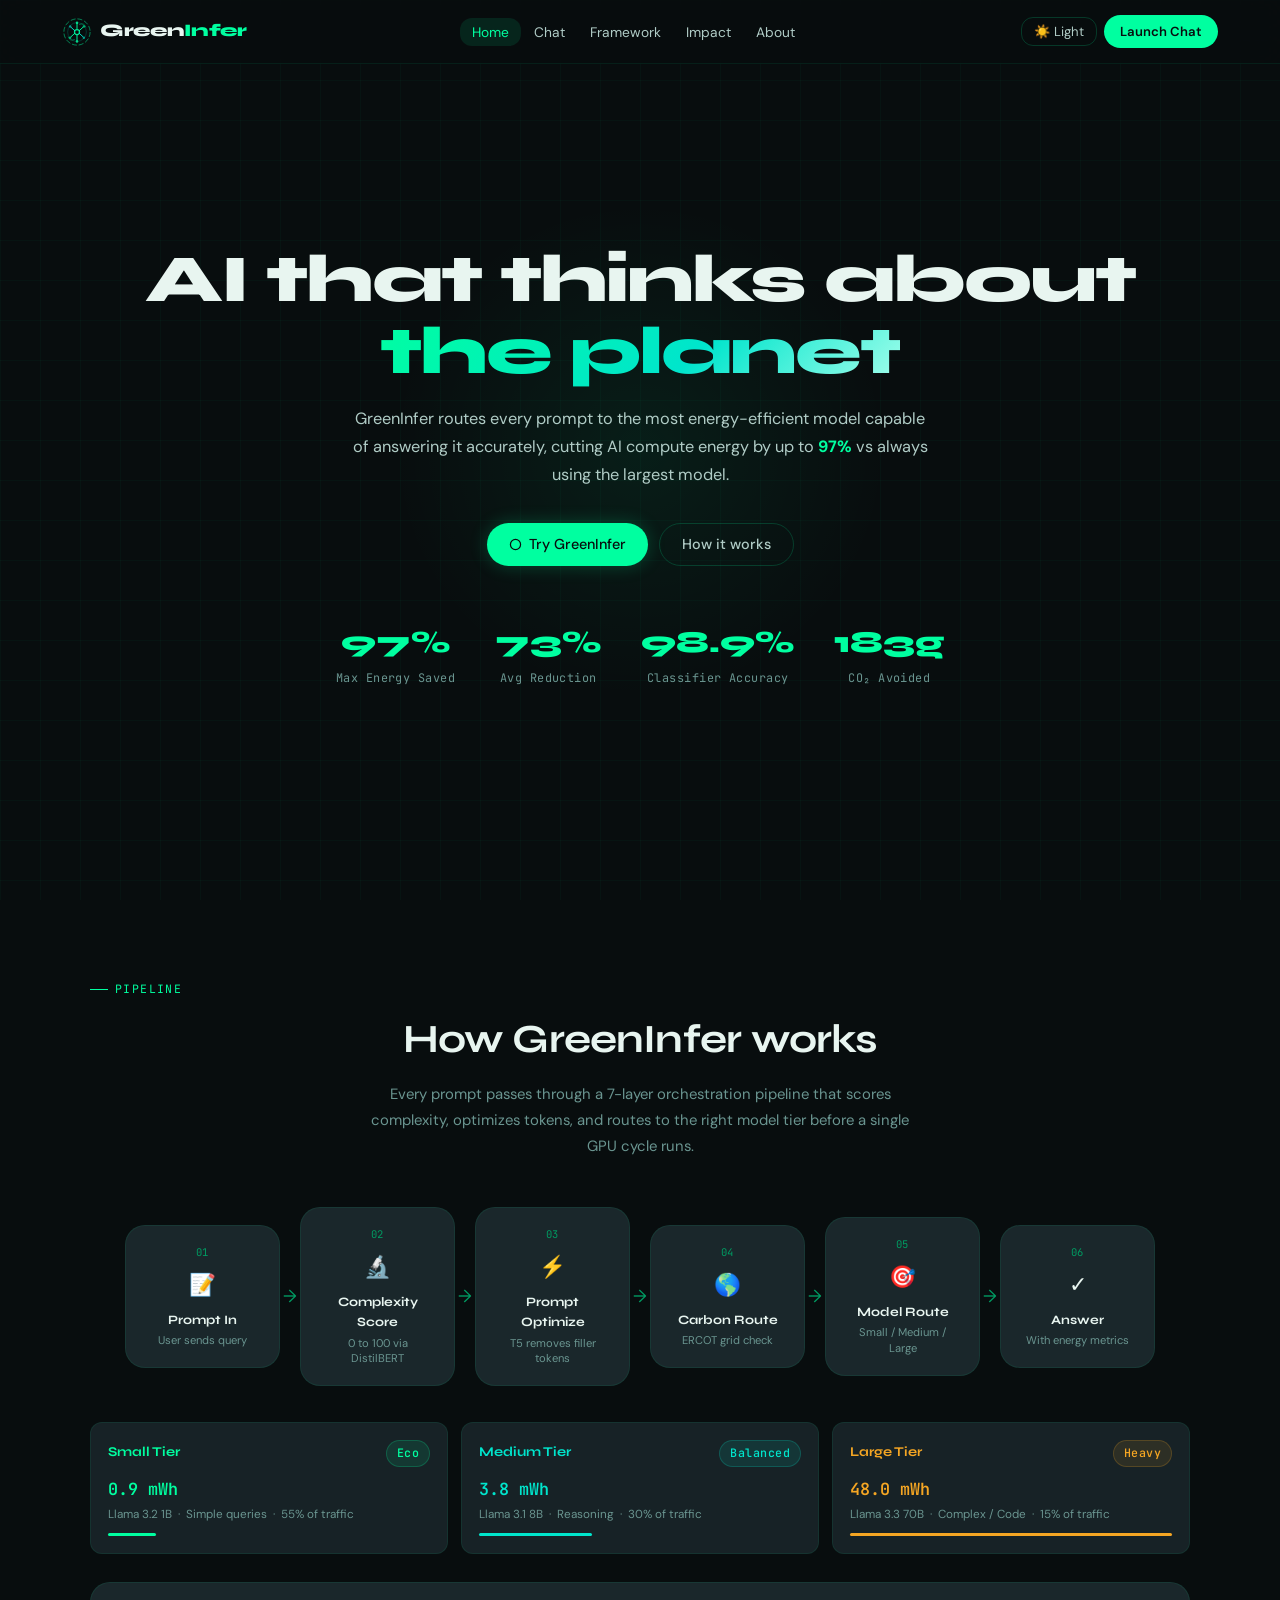
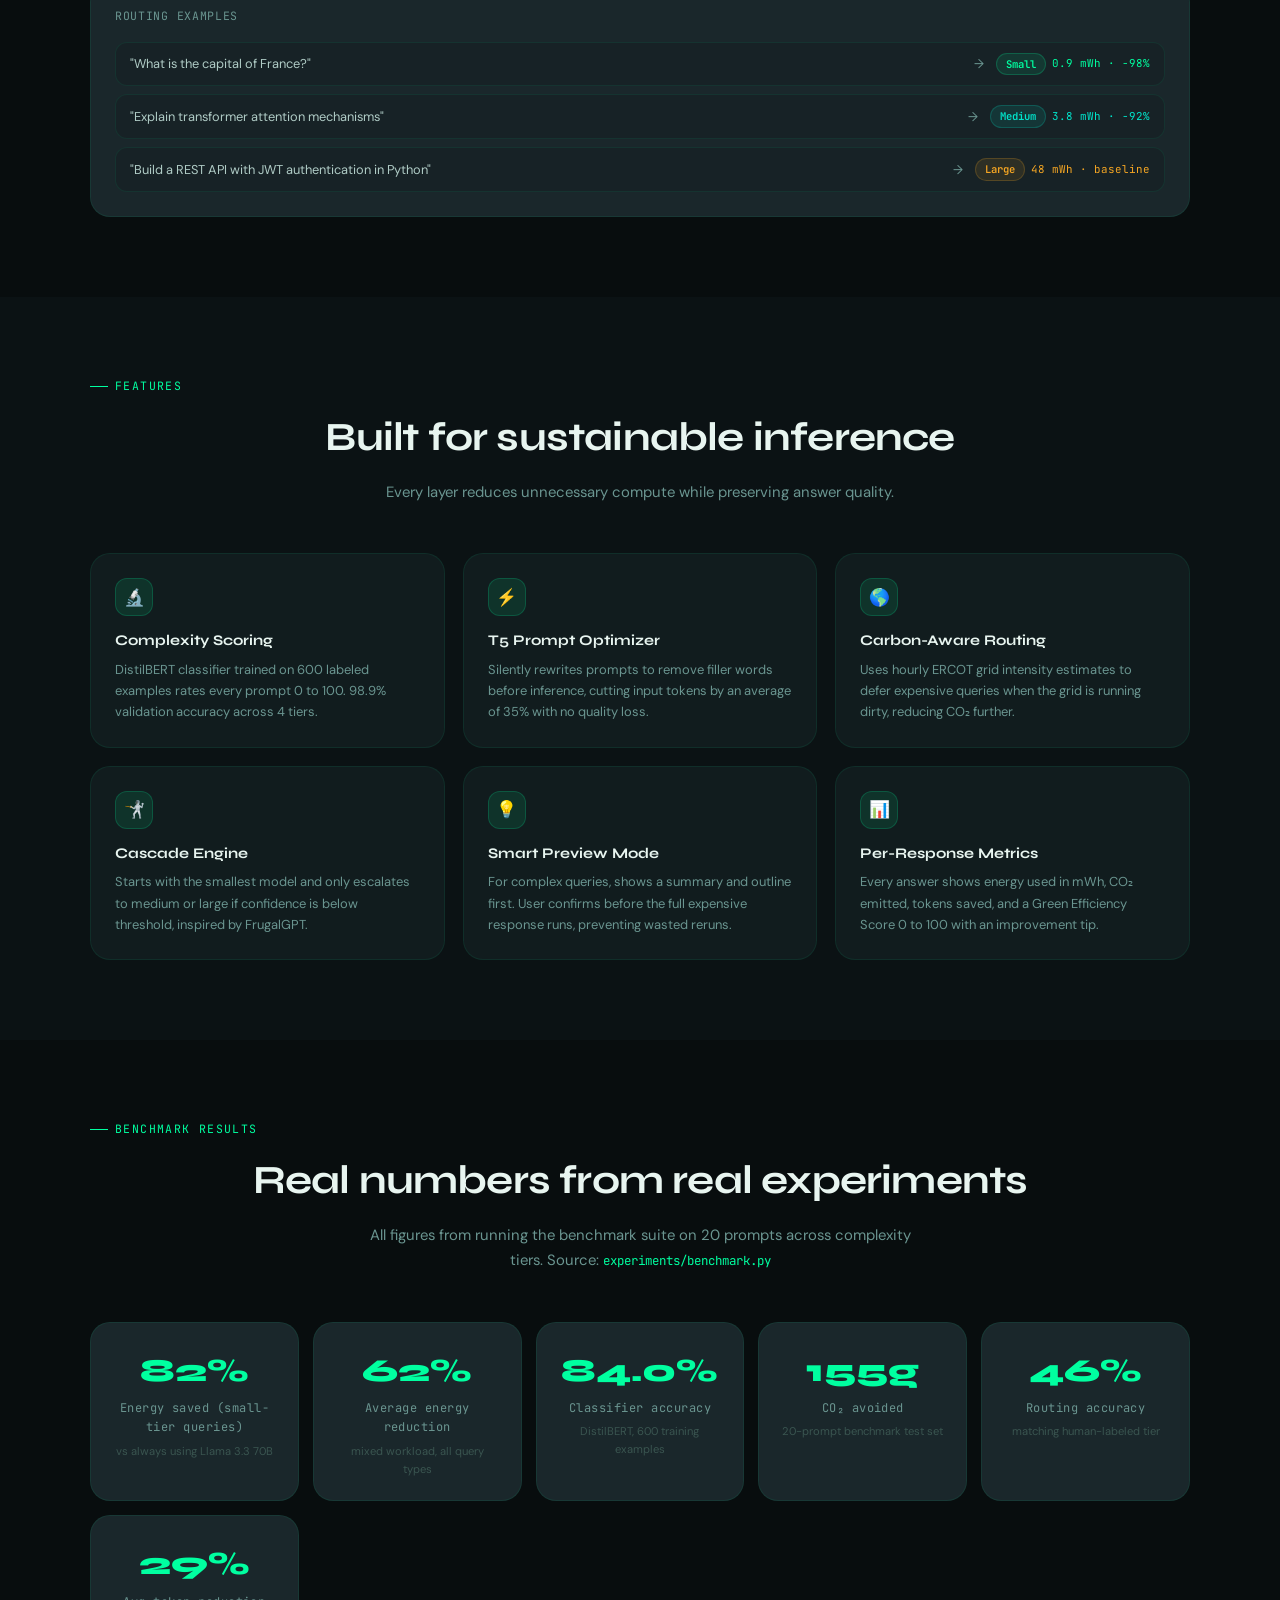
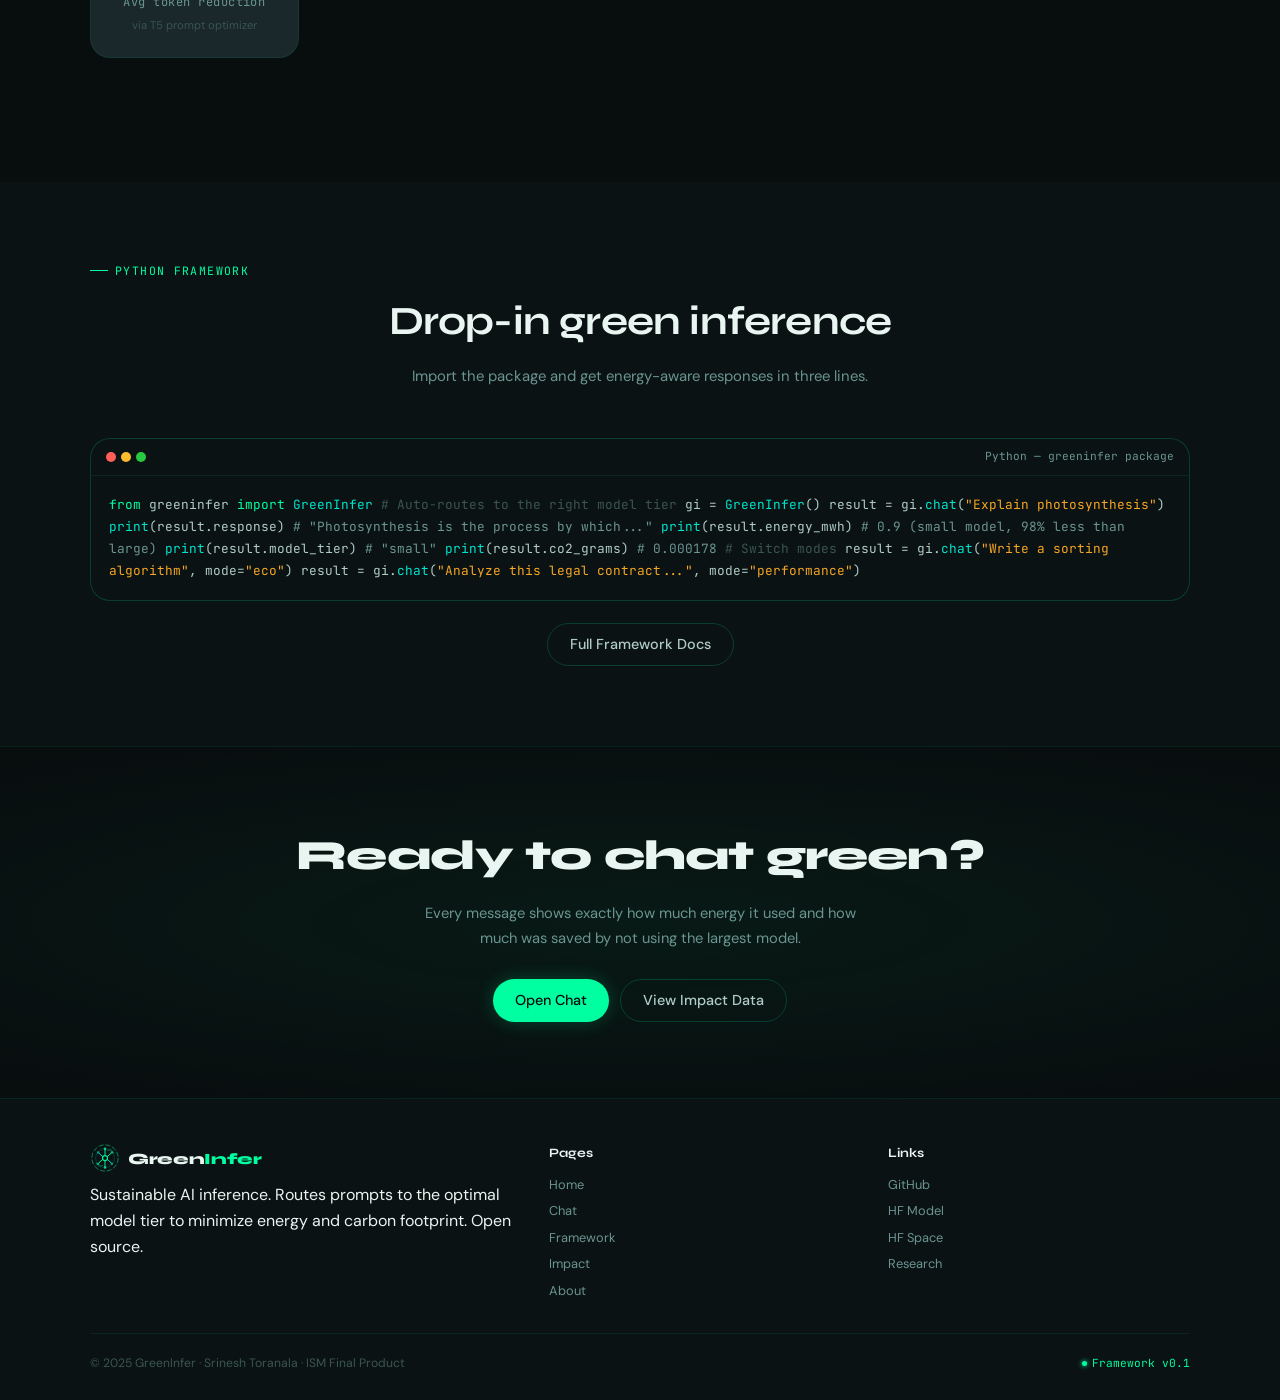
==== commit e9cb760a: "Update index.html" ====
--- a/docs/index.html
+++ b/docs/index.html
@@ -220,20 +220,20 @@
 
 <nav class="site-nav">
   <div class="nav-in">
-    <a href="index.html" class="nav-logo">
-      <img src="logo.svg" alt="GreenInfer"/>
+    <a href="/" class="nav-logo">
+      <img src="/logo.svg" alt="GreenInfer"/>
       <span class="nav-logo-txt">Green<span>Infer</span></span>
     </a>
     <ul class="nav-links">
-      <li><a href="index.html" class="active">Home</a></li>
-      <li><a href="chat.html">Chat</a></li>
-      <li><a href="framework.html">Framework</a></li>
-      <li><a href="impact.html">Impact</a></li>
-      <li><a href="about.html">About</a></li>
+      <li><a href="/" class="active">Home</a></li>
+      <li><a href="/chat">Chat</a></li>
+      <li><a href="/framework">Framework</a></li>
+      <li><a href="/impact">Impact</a></li>
+      <li><a href="/about">About</a></li>
     </ul>
     <div class="nav-right">
       <button class="nbtn" id="theme-btn">&#9728;&#65039; Light</button>
-      <a href="chat.html" class="nbtn nbtn-g">Launch Chat</a>
+      <a href="/chat" class="nbtn nbtn-g">Launch Chat</a>
     </div>
     <button class="nav-mobile" id="nav-toggle">
       <svg width="19" height="19" viewBox="0 0 22 22" fill="currentColor"><rect y="3" width="22" height="2" rx="1"/><rect y="10" width="22" height="2" rx="1"/><rect y="17" width="22" height="2" rx="1"/></svg>
@@ -253,11 +253,11 @@
     GreenInfer routes every prompt to the most energy-efficient model capable of answering it accurately, cutting AI compute energy by up to <strong style="color:var(--g)">97%</strong> vs always using the largest model.
   </p>
   <div class="hero-acts">
-    <a href="chat.html" class="btn btn-g">
+    <a href="/chat" class="btn btn-g">
       <svg width="13" height="13" viewBox="0 0 16 16" fill="currentColor"><path d="M8 1a7 7 0 100 14A7 7 0 008 1zm0 12.5A5.5 5.5 0 118 2.5a5.5 5.5 0 010 11z"/></svg>
       Try GreenInfer
     </a>
-    <a href="framework.html" class="btn btn-gh">How it works</a>
+    <a href="/framework" class="btn btn-gh">How it works</a>
   </div>
   <div class="hero-stats">
     <div class="hstat"><div class="hstat-v"><span class="counter" data-target="97" data-suffix="%">97%</span></div><div class="hstat-l">Max Energy Saved</div></div>
@@ -393,7 +393,7 @@
 result = gi.<span class="fn">chat</span>(<span class="str">"Analyze this legal contract..."</span>, mode=<span class="str">"performance"</span>)</div>
     </div>
     <div style="text-align:center;margin-top:22px">
-      <a href="framework.html" class="btn btn-gh">Full Framework Docs</a>
+      <a href="/framework" class="btn btn-gh">Full Framework Docs</a>
     </div>
   </div>
 </section>
@@ -404,8 +404,8 @@
     <h2>Ready to chat green?</h2>
     <p>Every message shows exactly how much energy it used and how much was saved by not using the largest model.</p>
     <div class="cta-acts">
-      <a href="chat.html" class="btn btn-g">Open Chat</a>
-      <a href="impact.html" class="btn btn-gh">View Impact Data</a>
+      <a href="/chat" class="btn btn-g">Open Chat</a>
+      <a href="/impact" class="btn btn-gh">View Impact Data</a>
     </div>
   </div>
 </section>
@@ -414,12 +414,12 @@
   <div class="foot-in">
     <div class="foot-top">
       <div>
-        <a href="index.html" class="nav-logo" style="display:inline-flex;margin-bottom:9px;"><img src="logo.svg" width="26" height="26" alt=""/><span class="nav-logo-txt" style="font-size:.98rem">Green<span>Infer</span></span></a>
+        <a href="/" class="nav-logo" style="display:inline-flex;margin-bottom:9px;"><img src="/logo.svg" width="26" height="26" alt=""/><span class="nav-logo-txt" style="font-size:.98rem">Green<span>Infer</span></span></a>
         <p>Sustainable AI inference. Routes prompts to the optimal model tier to minimize energy and carbon footprint. Open source.</p>
       </div>
       <div>
         <div class="foot-col-h">Pages</div>
-        <div class="foot-links"><a href="index.html">Home</a><a href="chat.html">Chat</a><a href="framework.html">Framework</a><a href="impact.html">Impact</a><a href="about.html">About</a></div>
+        <div class="foot-links"><a href="/">Home</a><a href="/chat">Chat</a><a href="/framework">Framework</a><a href="/impact">Impact</a><a href="/about">About</a></div>
       </div>
       <div>
         <div class="foot-col-h">Links</div>
@@ -444,9 +444,12 @@
 });
 
 function setActiveNav() {
-  const p = location.pathname.split('/').pop() || 'index.html';
+  const p = location.pathname.replace(/\/$/, '') || '/';
   document.querySelectorAll('.nav-links a').forEach(a => {
-    if (a.getAttribute('href') === p) a.classList.add('active');
+    const h = a.getAttribute('href');
+    if (h === p || (p === '/' && h === '/') || (p !== '/' && h !== '/' && p.endsWith(h))) {
+      a.classList.add('active');
+    }
   });
 }
 
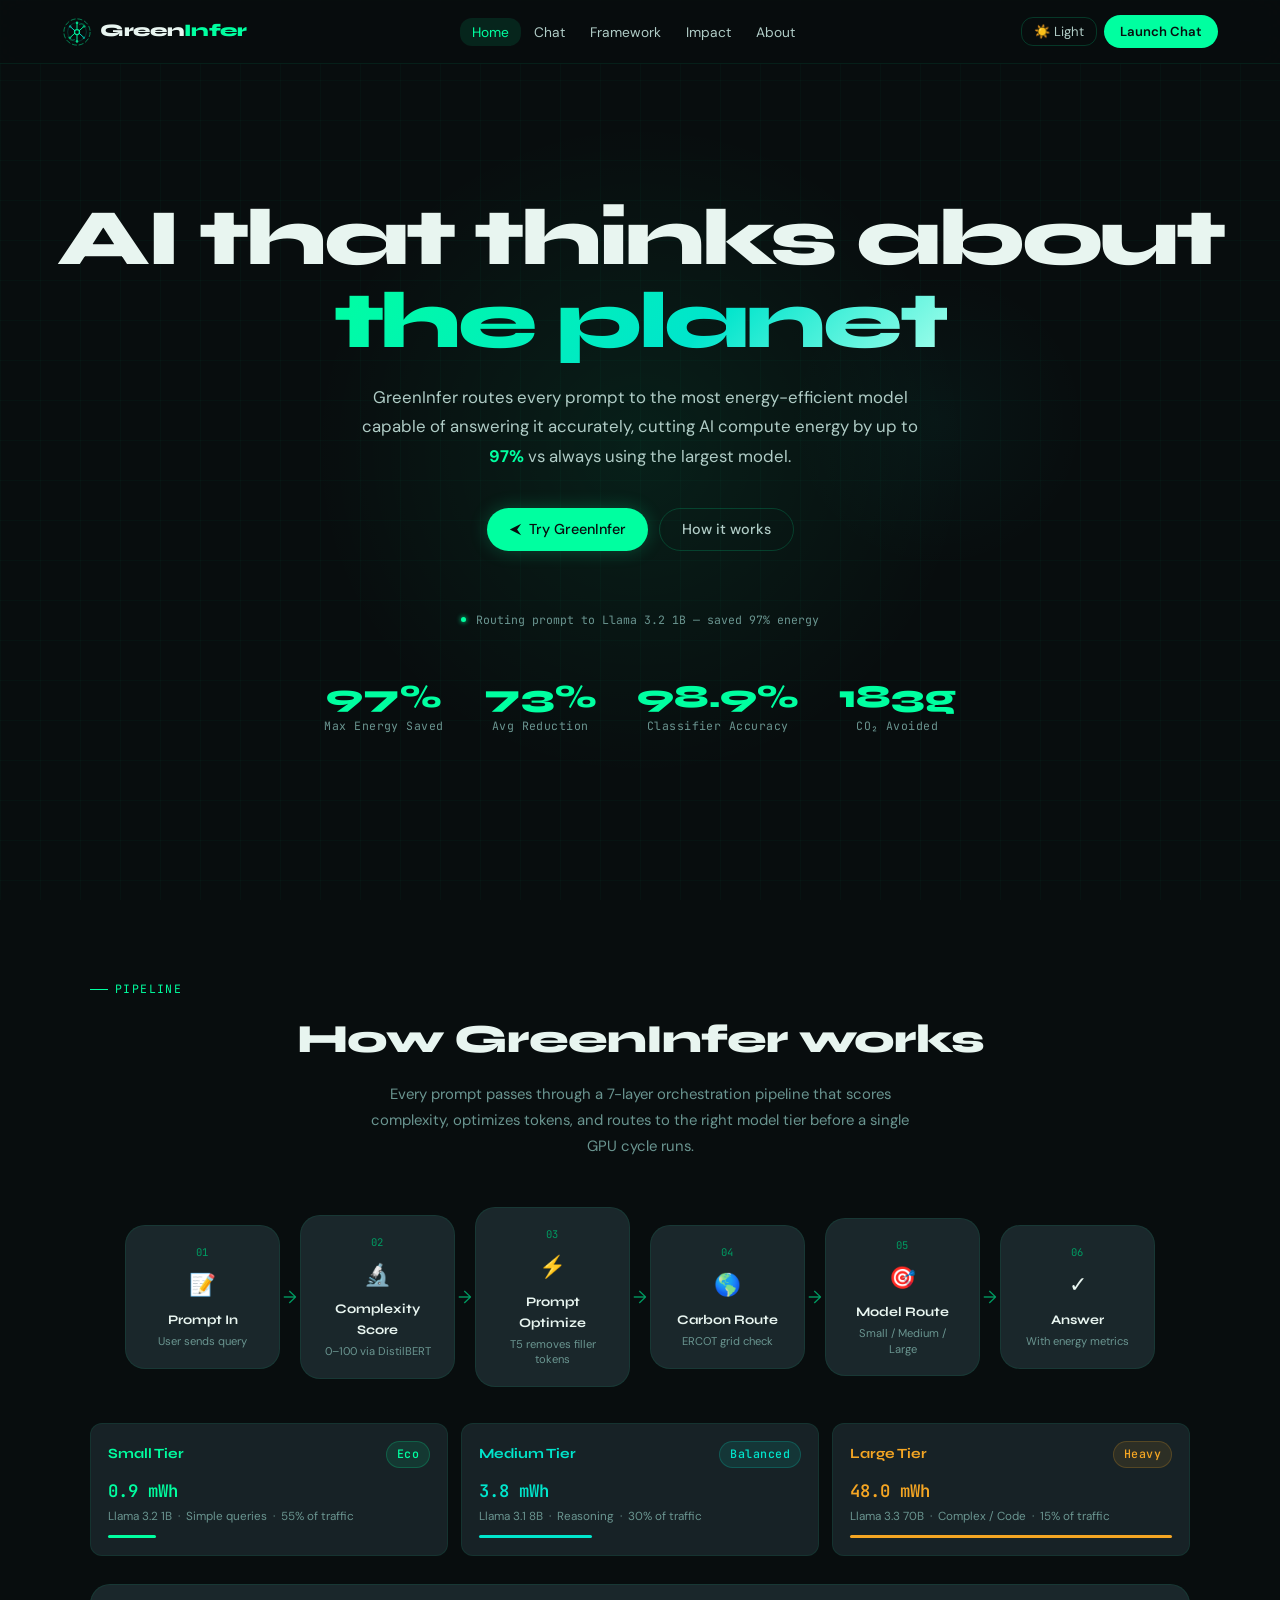
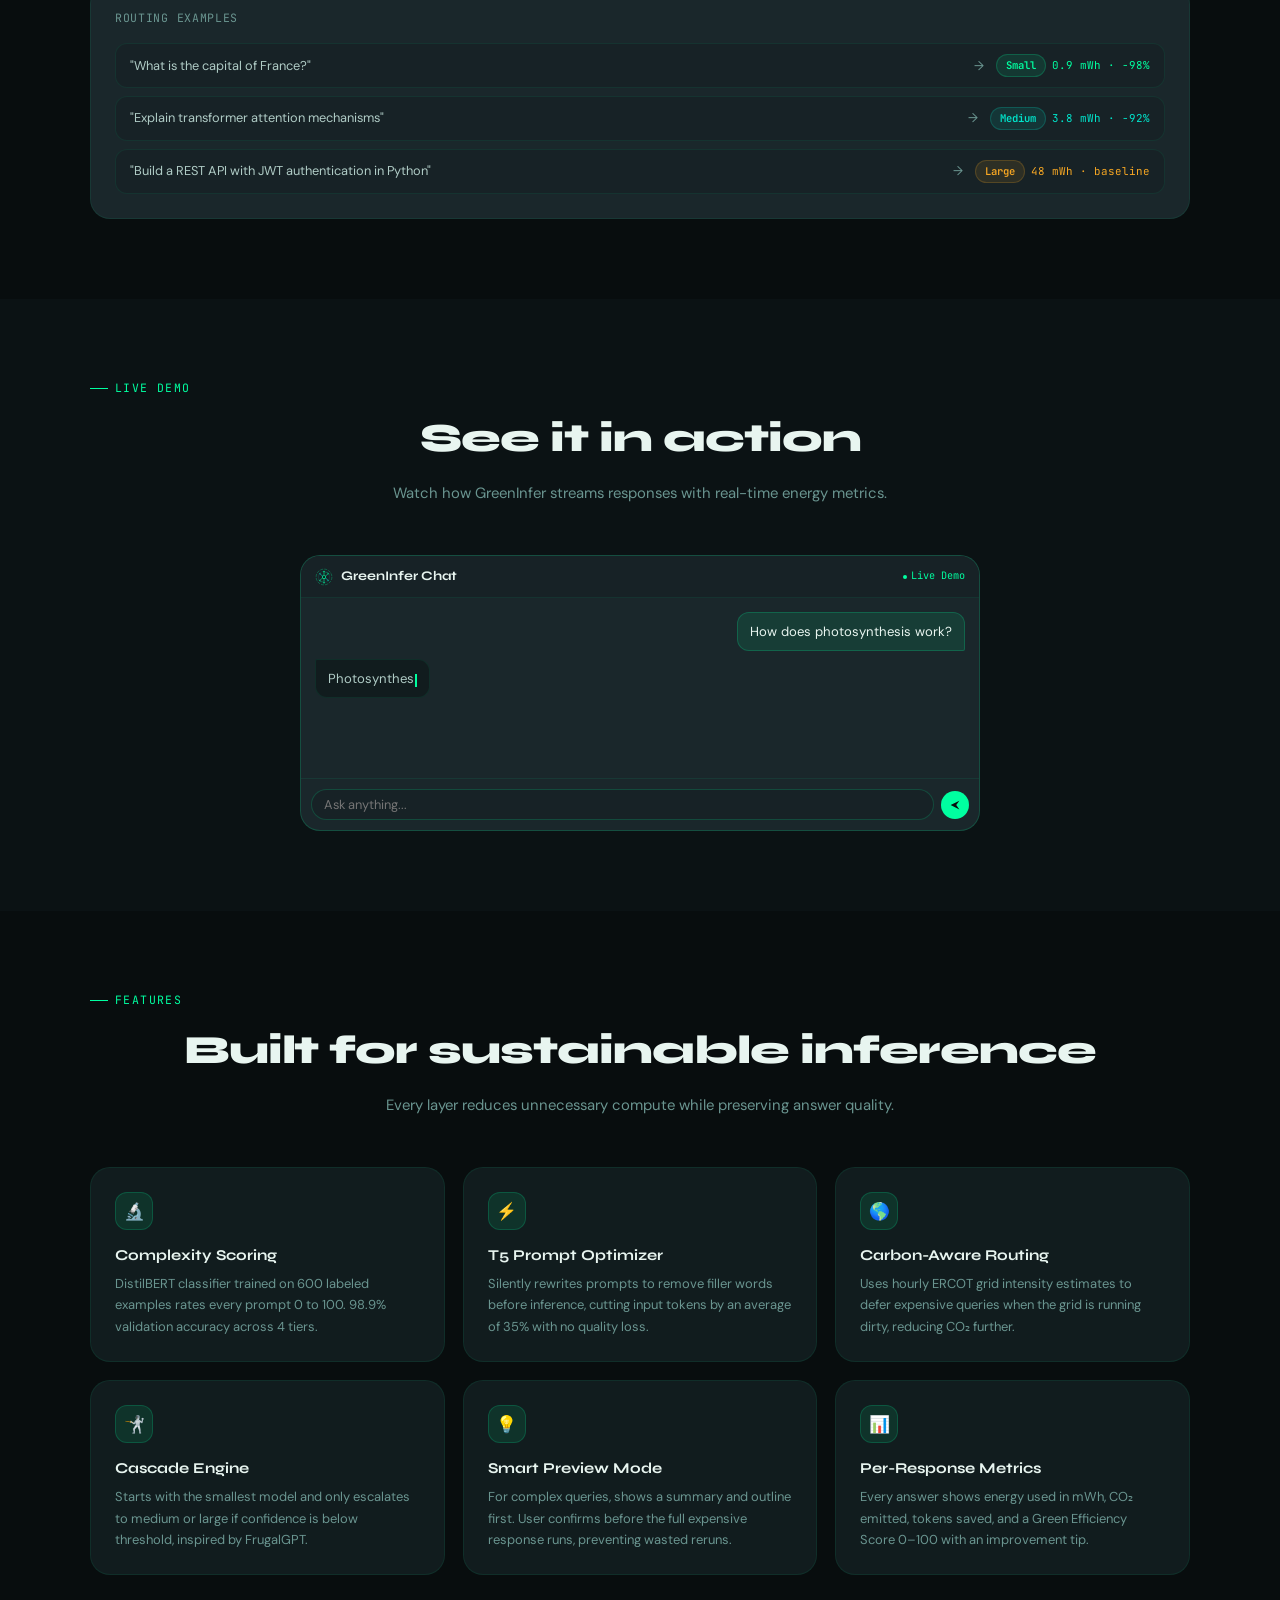
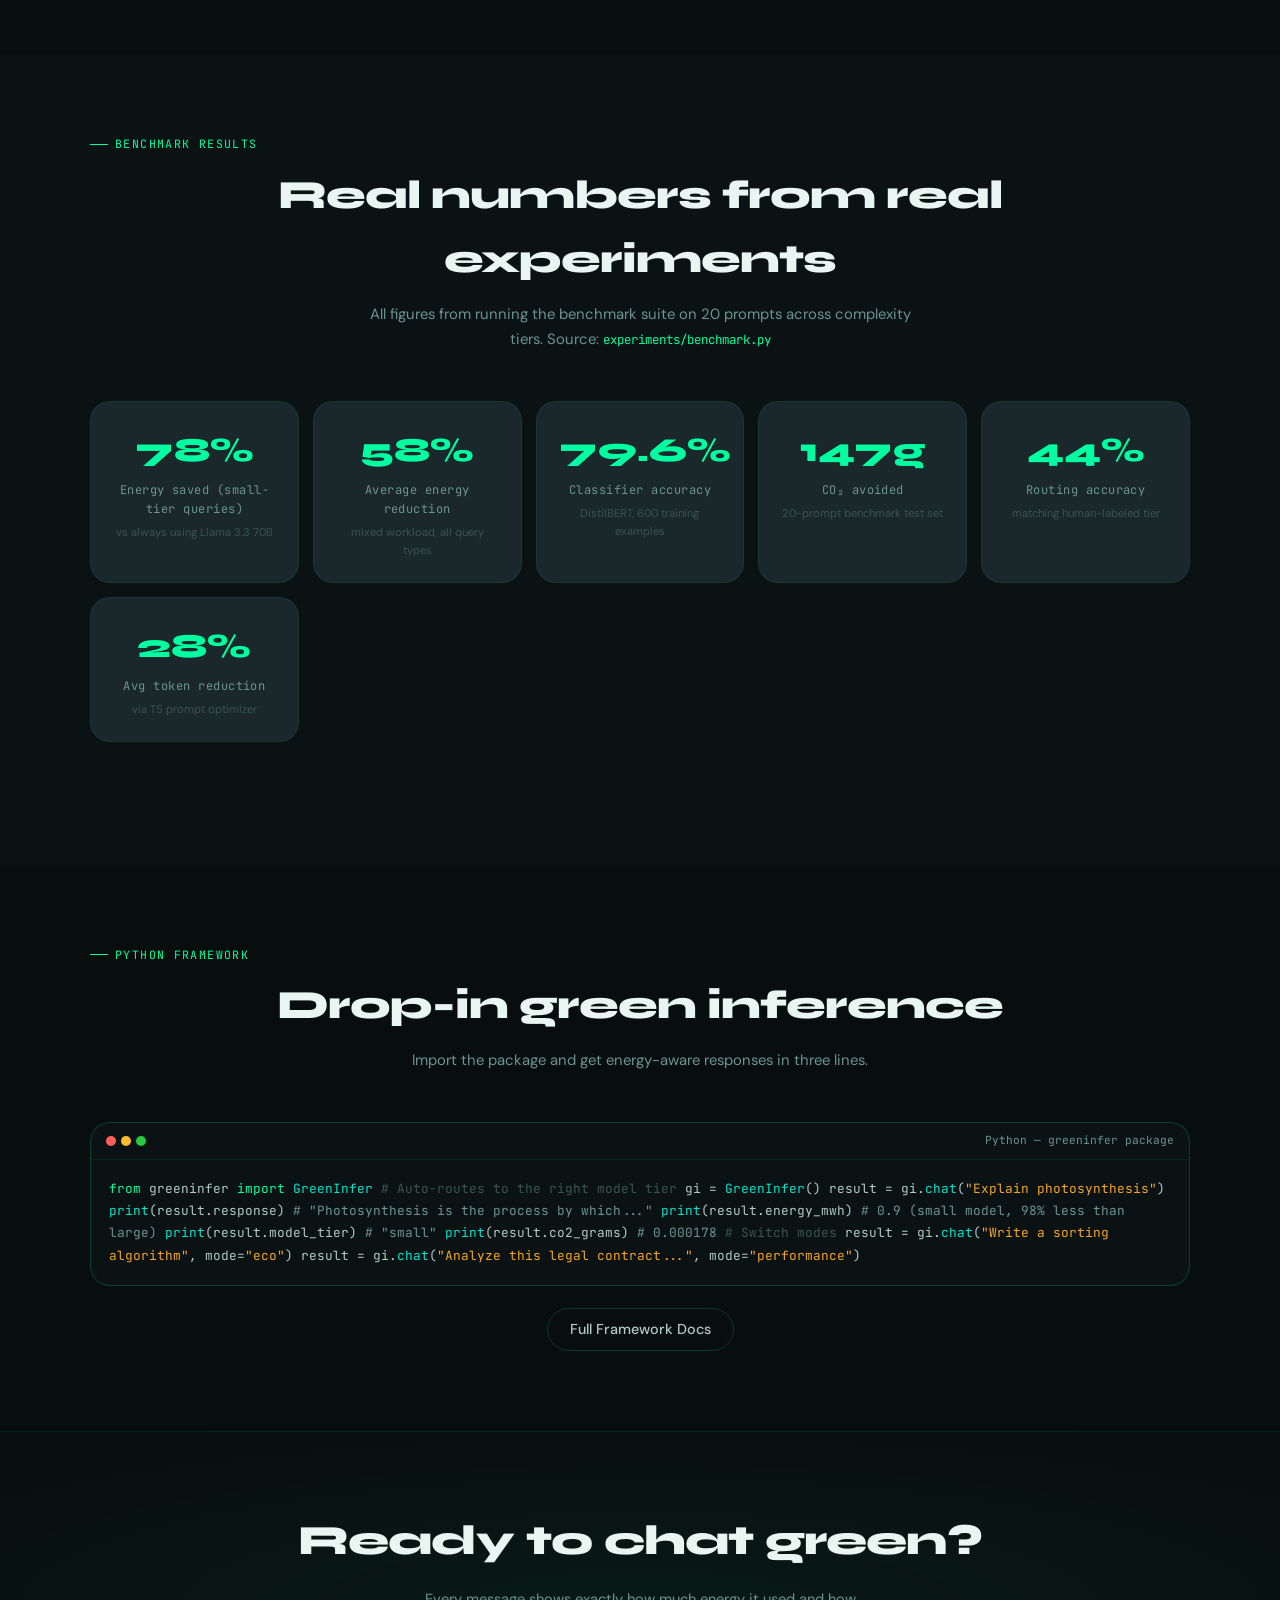
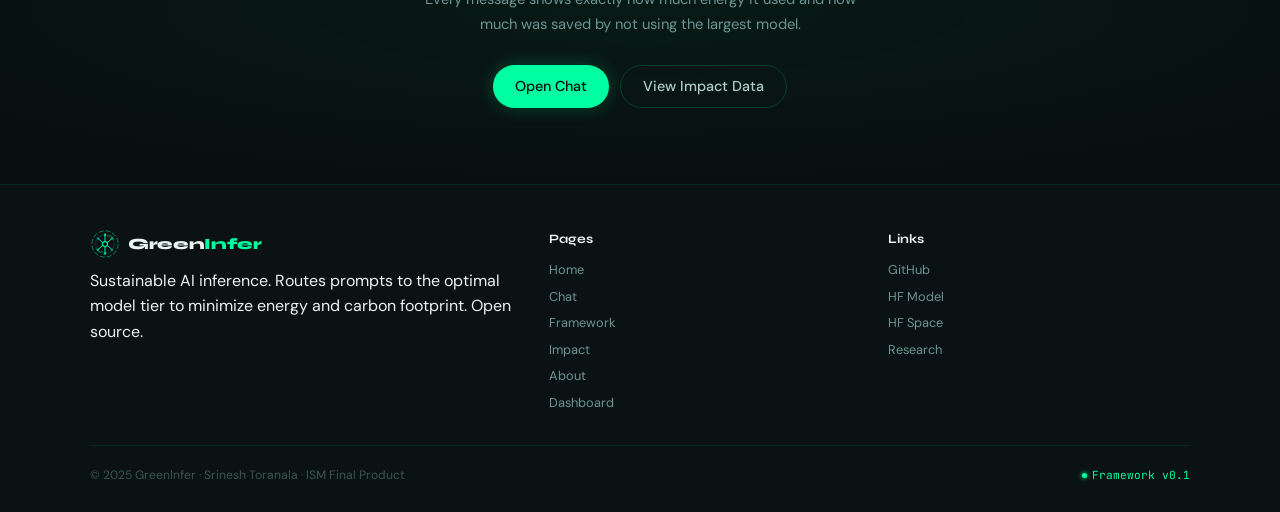
==== commit 33498abb: "Update index.html" ====
--- a/docs/index.html
+++ b/docs/index.html
@@ -6,7 +6,7 @@
   <title>GreenInfer — Sustainable AI Inference</title>
   <meta name="description" content="GreenInfer routes every AI prompt to the most energy-efficient model capable of answering it accurately. Open-source green orchestration framework."/>
   <style>
-@import url('https://fonts.googleapis.com/css2?family=Syne:wght@400;600;700;800&family=DM+Sans:ital,wght@0,300;0,400;0,500;1,300&family=JetBrains+Mono:wght@300;400;500&display=swap');
+@import url('https://fonts.googleapis.com/css2?family=Syne:wght@400;600;700;800&family=DM+Sans:ital,opsz,wght@0,9..40,300;0,9..40,400;0,9..40,500;1,9..40,300&family=JetBrains+Mono:wght@300;400;500&display=swap');
 
 :root {
   --void:#080d0e; --deep:#0b1214; --surface:#111c1e;
@@ -19,7 +19,6 @@
   --r1:6px; --r2:12px; --r3:20px; --r4:32px; --nav:64px;
 }
 
-/* LIGHT MODE — proper contrasts */
 body.light {
   --void:#f2f2f2; --deep:#e8e8e8; --surface:#dedede;
   --raised:#d2d2d2; --card:#c8c8c8;
@@ -38,8 +37,8 @@
 body.light .code-wrap  { background:#c8c8c8; border-color:rgba(0,0,0,.12); }
 body.light .code-pre   { color:#1a1a1a; background:#c0c0c0!important; }
 body.light .gradient-text { background:linear-gradient(135deg,#007a50,#005a40); -webkit-background-clip:text; background-clip:text; }
-
-/* RESET */
+body.light .hero-grid { opacity:.2; }
+
 *,*::before,*::after { box-sizing:border-box; margin:0; padding:0; }
 html { scroll-behavior:smooth; }
 body { font-family:var(--fb); background:var(--void); color:var(--t1); -webkit-font-smoothing:antialiased; overflow-x:hidden; transition:background .25s,color .25s; line-height:1.6; }
@@ -49,21 +48,30 @@
 
 /* KEYFRAMES */
 @keyframes blink { 0%,100%{opacity:1;transform:scale(1)} 50%{opacity:.4;transform:scale(.7)} }
-@keyframes fadeUp { from{opacity:0;transform:translateY(18px)} to{opacity:1;transform:translateY(0)} }
+@keyframes fadeUp { from{opacity:0;transform:translateY(22px)} to{opacity:1;transform:translateY(0)} }
+@keyframes fadeIn { from{opacity:0} to{opacity:1} }
 @keyframes gridScroll { 0%{background-position:0 0} 100%{background-position:40px 40px} }
 @keyframes float { 0%,100%{transform:translateY(0)} 50%{transform:translateY(-7px)} }
+@keyframes glowPulse { 0%,100%{opacity:.06} 50%{opacity:.12} }
+@keyframes typeIn { from{clip-path:inset(0 100% 0 0)} to{clip-path:inset(0 0% 0 0)} }
+@keyframes cursorBlink { 0%,100%{opacity:1} 49%{opacity:1} 50%{opacity:0} }
+@keyframes shimmer { 0%{background-position:-200% center} 100%{background-position:200% center} }
+@keyframes countUp { from{opacity:0;transform:translateY(8px)} to{opacity:1;transform:translateY(0)} }
 
 /* UTILITIES */
 .mono { font-family:var(--fm); }
 .green { color:var(--g); }
-.gradient-text { background:linear-gradient(135deg,var(--g) 0%,var(--teal) 60%,#a8ffec 100%); -webkit-background-clip:text; -webkit-text-fill-color:transparent; background-clip:text; }
+.gradient-text {
+  background:linear-gradient(135deg,var(--g) 0%,var(--teal) 60%,#a8ffec 100%);
+  -webkit-background-clip:text; -webkit-text-fill-color:transparent; background-clip:text;
+}
 .pulse::before { content:''; display:inline-block; width:6px; height:6px; border-radius:50%; background:var(--g); box-shadow:0 0 6px var(--g); animation:blink 1.4s ease-in-out infinite; margin-right:6px; vertical-align:middle; }
 .badge { display:inline-flex; align-items:center; gap:5px; padding:3px 10px; border-radius:var(--r4); font-size:.73rem; font-weight:500; font-family:var(--fm); letter-spacing:.04em; }
 .badge-g { background:rgba(0,255,160,.1); color:var(--g); border:1px solid rgba(0,255,160,.2); }
 .badge-t { background:rgba(0,229,204,.1); color:var(--teal); border:1px solid rgba(0,229,204,.2); }
 .badge-a { background:rgba(245,166,35,.1); color:var(--amber); border:1px solid rgba(245,166,35,.2); }
 
-/* NAV — identical on all pages */
+/* NAV */
 .site-nav {
   position:fixed; top:0; left:0; right:0; z-index:900;
   height:var(--nav); background:rgba(8,13,14,.88);
@@ -92,7 +100,7 @@
 .container { max-width:1100px; margin:0 auto; }
 .section-eyebrow { font-family:var(--fm); font-size:.72rem; color:var(--g); letter-spacing:.12em; text-transform:uppercase; margin-bottom:9px; display:flex; align-items:center; gap:7px; }
 .section-eyebrow::before { content:''; width:18px; height:1px; background:var(--g); }
-.section-title { font-family:var(--fd); font-size:clamp(1.7rem,3.5vw,2.5rem); font-weight:700; letter-spacing:-.02em; margin-bottom:11px; }
+.section-title { font-family:var(--fd); font-size:clamp(1.7rem,3.5vw,2.5rem); font-weight:800; letter-spacing:-.025em; margin-bottom:11px; }
 .section-sub { font-size:.93rem; color:var(--t3); max-width:560px; margin:0 auto; line-height:1.72; }
 .section-header { text-align:center; margin-bottom:48px; }
 
@@ -104,23 +112,69 @@
   text-align:center; position:relative; overflow:hidden;
 }
 .hero-grid {
-  position:absolute; inset:0; pointer-events:none; opacity:.4;
+  position:absolute; inset:0; pointer-events:none; opacity:.35;
   background-image:linear-gradient(var(--b0) 1px,transparent 1px),linear-gradient(90deg,var(--b0) 1px,transparent 1px);
   background-size:40px 40px; animation:gridScroll 9s linear infinite;
 }
-.hero-glow { position:absolute; width:500px; height:500px; background:radial-gradient(circle,rgba(0,255,160,.07),transparent 70%); top:50%; left:50%; transform:translate(-50%,-50%); pointer-events:none; }
-.hero-title { font-family:var(--fd); font-size:clamp(2.4rem,6vw,4.2rem); font-weight:800; line-height:1.06; letter-spacing:-.03em; margin-bottom:18px; position:relative; z-index:1; }
-.hero-sub { font-size:1.02rem; color:var(--t2); max-width:580px; line-height:1.72; margin-bottom:34px; position:relative; z-index:1; }
-.hero-acts { display:flex; gap:11px; flex-wrap:wrap; justify-content:center; margin-bottom:52px; position:relative; z-index:1; }
+.hero-glow {
+  position:absolute; width:680px; height:680px;
+  background:radial-gradient(circle,rgba(0,255,160,.08),transparent 68%);
+  top:50%; left:50%; transform:translate(-50%,-50%); pointer-events:none;
+  animation:glowPulse 4s ease-in-out infinite;
+}
+.hero-glow-2 {
+  position:absolute; width:300px; height:300px;
+  background:radial-gradient(circle,rgba(0,229,204,.04),transparent 70%);
+  top:30%; right:15%; pointer-events:none;
+}
+
+/* HERO TITLE — the big fix: use Syne 800 properly */
+.hero-title {
+  font-family:var(--fd);
+  font-size:clamp(2.6rem,6.5vw,5rem);
+  font-weight:800;
+  line-height:1.04;
+  letter-spacing:-.04em;
+  margin-bottom:20px;
+  position:relative; z-index:1;
+  opacity:0;
+  animation:fadeUp .7s ease .15s forwards;
+}
+.hero-sub {
+  font-size:1.05rem; color:var(--t2); max-width:560px; line-height:1.76;
+  margin-bottom:36px; position:relative; z-index:1;
+  opacity:0; animation:fadeUp .7s ease .35s forwards;
+}
+.hero-acts {
+  display:flex; gap:11px; flex-wrap:wrap; justify-content:center;
+  margin-bottom:60px; position:relative; z-index:1;
+  opacity:0; animation:fadeUp .7s ease .5s forwards;
+}
+
+/* TYPING INDICATOR for hero live demos */
+.hero-live-demo {
+  position:relative; z-index:1;
+  display:flex; align-items:center; gap:8px;
+  font-family:var(--fm); font-size:.72rem; color:var(--t3);
+  margin-bottom:52px;
+  opacity:0; animation:fadeUp .7s ease .6s forwards;
+}
+.hero-live-dot { width:5px; height:5px; border-radius:50%; background:var(--g); box-shadow:0 0 5px var(--g); animation:blink 1.4s infinite; margin-right:2px; }
+
 .btn { display:inline-flex; align-items:center; gap:7px; padding:9px 22px; border-radius:var(--r4); font-size:.9rem; font-weight:500; font-family:var(--fb); cursor:pointer; transition:all .2s; border:none; text-decoration:none; }
 .btn-g { background:var(--g); color:#080d0e; box-shadow:0 0 18px rgba(0,255,160,.22); }
 .btn-g:hover { background:#1fffb0; transform:translateY(-2px); box-shadow:0 0 28px rgba(0,255,160,.38); }
 .btn-gh { background:transparent; color:var(--t2); border:1px solid var(--b1); }
 .btn-gh:hover { border-color:var(--g); color:var(--g); background:var(--gd); }
-.hero-stats { display:flex; gap:40px; flex-wrap:wrap; justify-content:center; position:relative; z-index:1; }
+
+.hero-stats {
+  display:flex; gap:40px; flex-wrap:wrap; justify-content:center;
+  position:relative; z-index:1;
+  opacity:0; animation:fadeUp .7s ease .7s forwards;
+}
 .hstat { text-align:center; }
-.hstat-v { font-family:var(--fd); font-size:1.9rem; font-weight:800; color:var(--g); }
-.hstat-l { font-size:.74rem; color:var(--t3); font-family:var(--fm); margin-top:2px; letter-spacing:.04em; }
+.hstat-v { font-family:var(--fd); font-size:2rem; font-weight:800; color:var(--g); line-height:1; }
+.hstat-l { font-size:.72rem; color:var(--t3); font-family:var(--fm); margin-top:4px; letter-spacing:.04em; }
 
 /* PIPELINE */
 .pipeline { display:flex; align-items:center; gap:0; flex-wrap:wrap; justify-content:center; margin:36px 0; }
@@ -128,7 +182,7 @@
 .pipe-step:hover { border-color:var(--g); transform:translateY(-4px); box-shadow:0 8px 28px rgba(0,255,160,.09); }
 .pipe-n { font-family:var(--fm); font-size:.66rem; color:var(--gm); letter-spacing:.07em; margin-bottom:7px; }
 .pipe-icon { font-size:1.35rem; margin-bottom:7px; }
-.pipe-lbl { font-family:var(--fd); font-size:.8rem; font-weight:700; margin-bottom:3px; }
+.pipe-lbl { font-family:var(--fd); font-size:.82rem; font-weight:700; margin-bottom:3px; }
 .pipe-sub { font-size:.7rem; color:var(--t3); line-height:1.4; }
 .pipe-arr { font-size:1.1rem; color:var(--gm); margin:0 3px; flex-shrink:0; }
 
@@ -137,16 +191,17 @@
 .tier-card { background:var(--raised); border:1px solid var(--b0); border-radius:var(--r2); padding:17px; transition:border-color .2s; }
 .tier-card:hover { border-color:var(--b1); }
 .tier-hd { display:flex; align-items:center; justify-content:space-between; margin-bottom:9px; }
-.tier-name { font-family:var(--fd); font-size:.84rem; font-weight:700; }
-.tier-energy { font-family:var(--fm); font-size:1.05rem; font-weight:600; margin-bottom:3px; }
+.tier-name { font-family:var(--fd); font-size:.88rem; font-weight:700; }
+.tier-energy { font-family:var(--fm); font-size:1.08rem; font-weight:600; margin-bottom:3px; }
 .tier-detail { font-size:.73rem; color:var(--t3); }
 .tier-bar { height:3px; border-radius:2px; margin-top:9px; }
 
 /* ROUTING DEMO */
 .demo-box { background:var(--card); border:1px solid var(--b0); border-radius:var(--r3); padding:24px; margin-top:28px; }
 .demo-label { font-family:var(--fm); font-size:.72rem; color:var(--t3); letter-spacing:.06em; text-transform:uppercase; margin-bottom:16px; }
-.demo-row { display:flex; align-items:center; gap:12px; padding:10px 14px; background:var(--raised); border:1px solid var(--b0); border-radius:var(--r2); font-size:.8rem; margin-bottom:8px; }
+.demo-row { display:flex; align-items:center; gap:12px; padding:10px 14px; background:var(--raised); border:1px solid var(--b0); border-radius:var(--r2); font-size:.8rem; margin-bottom:8px; cursor:default; transition:all .2s; }
 .demo-row:last-child { margin-bottom:0; }
+.demo-row:hover { border-color:var(--b1); transform:translateX(3px); }
 .demo-txt { flex:1; color:var(--t2); }
 .demo-arr { color:var(--t3); }
 .demo-res { display:flex; align-items:center; gap:6px; }
@@ -158,17 +213,19 @@
 
 /* FEATURES */
 .feat-grid { display:grid; grid-template-columns:repeat(auto-fit,minmax(270px,1fr)); gap:18px; }
-.feat-card { background:var(--surface); border:1px solid var(--b0); border-radius:var(--r3); padding:24px; transition:all .2s; }
-.feat-card:hover { border-color:var(--b1); transform:translateY(-3px); box-shadow:0 8px 28px rgba(0,0,0,.28); }
+.feat-card { background:var(--surface); border:1px solid var(--b0); border-radius:var(--r3); padding:24px; transition:all .25s; position:relative; overflow:hidden; }
+.feat-card::before { content:''; position:absolute; inset:0; background:radial-gradient(circle at 30% 30%,rgba(0,255,160,.04),transparent 60%); opacity:0; transition:opacity .25s; pointer-events:none; }
+.feat-card:hover { border-color:var(--b1); transform:translateY(-4px); box-shadow:0 10px 32px rgba(0,0,0,.32); }
+.feat-card:hover::before { opacity:1; }
 .feat-ic { width:38px; height:38px; background:var(--gd); border:1px solid var(--b1); border-radius:var(--r2); display:flex; align-items:center; justify-content:center; font-size:1.05rem; margin-bottom:13px; }
-.feat-title { font-family:var(--fd); font-size:.92rem; font-weight:700; margin-bottom:6px; }
+.feat-title { font-family:var(--fd); font-size:.94rem; font-weight:700; margin-bottom:6px; }
 .feat-desc { font-size:.81rem; color:var(--t3); line-height:1.65; }
 
 /* STATS */
 .stat-grid { display:grid; grid-template-columns:repeat(auto-fit,minmax(190px,1fr)); gap:14px; margin-bottom:44px; }
 .stat-card { background:var(--card); border:1px solid var(--b0); border-radius:var(--r3); padding:22px; text-align:center; transition:border-color .2s; }
 .stat-card:hover { border-color:var(--b1); }
-.stat-v { font-family:var(--fd); font-size:2rem; font-weight:800; color:var(--g); }
+.stat-v { font-family:var(--fd); font-size:2.1rem; font-weight:800; color:var(--g); }
 .stat-l { font-size:.75rem; color:var(--t3); font-family:var(--fm); margin-top:3px; letter-spacing:.04em; }
 .stat-n { font-size:.7rem; color:var(--t4); margin-top:5px; }
 
@@ -178,16 +235,40 @@
 .code-dots { display:flex; gap:5px; }
 .code-dot { width:10px; height:10px; border-radius:50%; }
 .code-lang { font-family:var(--fm); font-size:.7rem; color:var(--t3); }
-.code-pre { padding:18px; font-family:var(--fm); font-size:.8rem; line-height:1.72; overflow-x:auto; color:var(--t2); }
+.code-pre { padding:18px; font-family:var(--fm); font-size:.8rem; line-height:1.75; overflow-x:auto; color:var(--t2); }
 .code-pre .kw { color:var(--g); }
 .code-pre .fn { color:var(--teal); }
 .code-pre .str { color:var(--amber); }
 .code-pre .cm { color:var(--t4); }
 .code-pre .out { color:var(--t3); }
 
+/* LIVE CHAT PREVIEW SECTION */
+.chat-preview-wrap { background:var(--card); border:1px solid var(--b1); border-radius:var(--r3); overflow:hidden; max-width:680px; margin:0 auto; }
+.cp-header { background:var(--raised); padding:10px 14px; display:flex; align-items:center; gap:8px; border-bottom:1px solid var(--b0); }
+.cp-logo { width:18px; height:18px; }
+.cp-title { font-family:var(--fd); font-size:.82rem; font-weight:700; color:var(--t1); }
+.cp-live { font-size:.64rem; font-family:var(--fm); color:var(--g); display:flex; align-items:center; gap:4px; margin-left:auto; }
+.cp-live::before { content:''; width:4px; height:4px; border-radius:50%; background:var(--g); animation:blink 1.4s infinite; }
+.cp-msgs { padding:14px; display:flex; flex-direction:column; gap:8px; min-height:180px; }
+.cp-msg-u { align-self:flex-end; background:rgba(0,255,160,.1); border:1px solid rgba(0,255,160,.2); border-radius:12px 12px 2px 12px; padding:8px 12px; font-size:.82rem; max-width:75%; }
+.cp-msg-ai { align-self:flex-start; background:var(--surface); border:1px solid var(--b0); border-radius:2px 12px 12px 12px; padding:8px 12px; font-size:.82rem; max-width:80%; color:var(--t2); }
+.cp-msg-ai .typing-dots { display:inline-flex; gap:3px; align-items:center; }
+.cp-msg-ai .typing-dots span { width:4px; height:4px; border-radius:50%; background:var(--g); animation:blink 1.2s infinite; }
+.cp-msg-ai .typing-dots span:nth-child(2) { animation-delay:.2s; }
+.cp-msg-ai .typing-dots span:nth-child(3) { animation-delay:.4s; }
+.cp-meta-row { display:flex; gap:5px; flex-wrap:wrap; margin-top:4px; }
+.cp-tag { font-size:.64rem; font-family:var(--fm); padding:1px 6px; border-radius:99px; background:var(--raised); border:1px solid var(--b0); color:var(--t3); }
+.cp-input-row { padding:10px; border-top:1px solid var(--b0); display:flex; gap:7px; align-items:center; }
+.cp-input { flex:1; background:var(--raised); border:1px solid var(--b1); border-radius:99px; padding:6px 12px; font-size:.8rem; color:var(--t1); font-family:var(--fb); outline:none; }
+.cp-send { width:28px; height:28px; border-radius:50%; background:var(--g); border:none; color:#080d0e; cursor:pointer; display:flex; align-items:center; justify-content:center; font-size:.75rem; }
+
+/* STREAM ANIMATION */
+.stream-text { overflow:hidden; white-space:pre-wrap; }
+.stream-cursor { display:inline-block; width:2px; height:1em; background:var(--g); margin-left:1px; vertical-align:text-bottom; animation:cursorBlink 1s infinite; }
+
 /* CTA */
 .cta { background:radial-gradient(ellipse 80% 60% at 50% 50%,rgba(0,255,160,.055),transparent); border-top:1px solid var(--b0); padding:76px 22px; text-align:center; }
-.cta h2 { font-family:var(--fd); font-size:clamp(1.7rem,3.5vw,2.6rem); font-weight:800; letter-spacing:-.02em; margin-bottom:12px; }
+.cta h2 { font-family:var(--fd); font-size:clamp(1.7rem,3.5vw,2.6rem); font-weight:800; letter-spacing:-.025em; margin-bottom:12px; }
 .cta p { font-size:.92rem; color:var(--t3); max-width:460px; margin:0 auto 28px; line-height:1.7; }
 .cta-acts { display:flex; gap:11px; justify-content:center; flex-wrap:wrap; }
 
@@ -205,11 +286,8 @@
 .live-dot::before { content:''; width:5px; height:5px; border-radius:50%; background:var(--g); box-shadow:0 0 5px var(--g); animation:blink 1.4s ease-in-out infinite; margin-right:5px; }
 
 /* SCROLL REVEAL */
-.reveal { opacity:0; transform:translateY(20px); transition:opacity .6s ease,transform .6s ease; }
+.reveal { opacity:0; transform:translateY(22px); transition:opacity .65s ease,transform .65s ease; }
 .reveal.vis { opacity:1; transform:translateY(0); }
-
-/* COUNTER */
-.counter { display:inline; }
 
 /* RESPONSIVE */
 @media(max-width:900px) { .tier-grid { grid-template-columns:1fr; } .foot-top { grid-template-columns:1fr; } }
@@ -245,7 +323,8 @@
 <section class="hero">
   <div class="hero-grid"></div>
   <div class="hero-glow"></div>
-  <h1 class="hero-title" style="position:relative;z-index:1">
+  <div class="hero-glow-2"></div>
+  <h1 class="hero-title">
     AI that thinks about<br/>
     <span class="gradient-text">the planet</span>
   </h1>
@@ -254,10 +333,14 @@
   </p>
   <div class="hero-acts">
     <a href="/chat" class="btn btn-g">
-      <svg width="13" height="13" viewBox="0 0 16 16" fill="currentColor"><path d="M8 1a7 7 0 100 14A7 7 0 008 1zm0 12.5A5.5 5.5 0 118 2.5a5.5 5.5 0 010 11z"/></svg>
+      <svg width="13" height="13" viewBox="0 0 16 16" fill="currentColor"><path d="M1 8l14-7-5 7 5 7z"/></svg>
       Try GreenInfer
     </a>
     <a href="/framework" class="btn btn-gh">How it works</a>
+  </div>
+  <div class="hero-live-demo">
+    <span class="hero-live-dot"></span>
+    <span id="hero-typing-txt">Routing prompt to Llama 3.2 1B — saved 97% energy</span>
   </div>
   <div class="hero-stats">
     <div class="hstat"><div class="hstat-v"><span class="counter" data-target="97" data-suffix="%">97%</span></div><div class="hstat-l">Max Energy Saved</div></div>
@@ -278,7 +361,7 @@
     <div class="pipeline">
       <div class="pipe-step"><div class="pipe-n">01</div><div class="pipe-icon">&#128221;</div><div class="pipe-lbl">Prompt In</div><div class="pipe-sub">User sends query</div></div>
       <div class="pipe-arr">&#8594;</div>
-      <div class="pipe-step"><div class="pipe-n">02</div><div class="pipe-icon">&#128300;</div><div class="pipe-lbl">Complexity Score</div><div class="pipe-sub">0 to 100 via DistilBERT</div></div>
+      <div class="pipe-step"><div class="pipe-n">02</div><div class="pipe-icon">&#128300;</div><div class="pipe-lbl">Complexity Score</div><div class="pipe-sub">0–100 via DistilBERT</div></div>
       <div class="pipe-arr">&#8594;</div>
       <div class="pipe-step"><div class="pipe-n">03</div><div class="pipe-icon">&#9889;</div><div class="pipe-lbl">Prompt Optimize</div><div class="pipe-sub">T5 removes filler tokens</div></div>
       <div class="pipe-arr">&#8594;</div>
@@ -319,8 +402,44 @@
   </div>
 </section>
 
+<!-- LIVE CHAT PREVIEW -->
+<section class="section section-alt reveal">
+  <div class="container">
+    <div class="section-header">
+      <div class="section-eyebrow">Live Demo</div>
+      <h2 class="section-title">See it in action</h2>
+      <p class="section-sub">Watch how GreenInfer streams responses with real-time energy metrics.</p>
+    </div>
+    <div class="chat-preview-wrap">
+      <div class="cp-header">
+        <img src="/logo.svg" class="cp-logo" alt=""/>
+        <span class="cp-title">GreenInfer Chat</span>
+        <span class="cp-live">Live Demo</span>
+      </div>
+      <div class="cp-msgs" id="cp-msgs">
+        <div class="cp-msg-u">How does photosynthesis work?</div>
+        <div class="cp-msg-ai" id="cp-ai-msg">
+          <span class="stream-text" id="cp-stream"></span><span class="stream-cursor" id="cp-cursor" style="display:none"></span>
+          <div class="cp-meta-row" id="cp-meta" style="display:none">
+            <span class="cp-tag">&#127807; Small model</span>
+            <span class="cp-tag">0.9 mWh</span>
+            <span class="cp-tag">-98% saved</span>
+            <span class="cp-tag">Green Score: 94/100</span>
+          </div>
+        </div>
+      </div>
+      <div class="cp-input-row">
+        <input class="cp-input" type="text" placeholder="Ask anything..." readonly/>
+        <button class="cp-send">
+          <svg width="10" height="10" viewBox="0 0 16 16" fill="currentColor"><path d="M1 8l14-7-5 7 5 7z"/></svg>
+        </button>
+      </div>
+    </div>
+  </div>
+</section>
+
 <!-- FEATURES -->
-<section class="section section-alt reveal">
+<section class="section reveal">
   <div class="container">
     <div class="section-header">
       <div class="section-eyebrow">Features</div>
@@ -333,13 +452,13 @@
       <div class="feat-card"><div class="feat-ic">&#127758;</div><div class="feat-title">Carbon-Aware Routing</div><div class="feat-desc">Uses hourly ERCOT grid intensity estimates to defer expensive queries when the grid is running dirty, reducing CO&#8322; further.</div></div>
       <div class="feat-card"><div class="feat-ic">&#129338;</div><div class="feat-title">Cascade Engine</div><div class="feat-desc">Starts with the smallest model and only escalates to medium or large if confidence is below threshold, inspired by FrugalGPT.</div></div>
       <div class="feat-card"><div class="feat-ic">&#128161;</div><div class="feat-title">Smart Preview Mode</div><div class="feat-desc">For complex queries, shows a summary and outline first. User confirms before the full expensive response runs, preventing wasted reruns.</div></div>
-      <div class="feat-card"><div class="feat-ic">&#128202;</div><div class="feat-title">Per-Response Metrics</div><div class="feat-desc">Every answer shows energy used in mWh, CO&#8322; emitted, tokens saved, and a Green Efficiency Score 0 to 100 with an improvement tip.</div></div>
+      <div class="feat-card"><div class="feat-ic">&#128202;</div><div class="feat-title">Per-Response Metrics</div><div class="feat-desc">Every answer shows energy used in mWh, CO&#8322; emitted, tokens saved, and a Green Efficiency Score 0–100 with an improvement tip.</div></div>
     </div>
   </div>
 </section>
 
 <!-- STATS -->
-<section class="section reveal">
+<section class="section section-alt reveal">
   <div class="container">
     <div class="section-header">
       <div class="section-eyebrow">Benchmark Results</div>
@@ -358,7 +477,7 @@
 </section>
 
 <!-- CODE PREVIEW -->
-<section class="section section-alt reveal">
+<section class="section reveal">
   <div class="container">
     <div class="section-header">
       <div class="section-eyebrow">Python Framework</div>
@@ -419,7 +538,7 @@
       </div>
       <div>
         <div class="foot-col-h">Pages</div>
-        <div class="foot-links"><a href="/">Home</a><a href="/chat">Chat</a><a href="/framework">Framework</a><a href="/impact">Impact</a><a href="/about">About</a></div>
+        <div class="foot-links"><a href="/">Home</a><a href="/chat">Chat</a><a href="/framework">Framework</a><a href="/impact">Impact</a><a href="/about">About</a><a href="/dashboard">Dashboard</a></div>
       </div>
       <div>
         <div class="foot-col-h">Links</div>
@@ -434,13 +553,14 @@
 </footer>
 
 <script>
-/* ── Init ── */
 document.addEventListener('DOMContentLoaded', () => {
   initTheme();
   initNav();
   initReveal();
   initCounters();
   setActiveNav();
+  initHeroTyping();
+  initChatPreview();
 });
 
 function setActiveNav() {
@@ -485,7 +605,7 @@
 function initReveal() {
   const obs = new IntersectionObserver(entries => {
     entries.forEach(e => { if (e.isIntersecting) { e.target.classList.add('vis'); obs.unobserve(e.target); } });
-  }, { threshold:0.08, rootMargin:'0px 0px -30px 0px' });
+  }, { threshold:0.07, rootMargin:'0px 0px -30px 0px' });
   document.querySelectorAll('.reveal').forEach(el => obs.observe(el));
 }
 
@@ -512,6 +632,83 @@
   }, { threshold:0.5 });
   document.querySelectorAll('.counter').forEach(el => obs.observe(el));
 }
+
+/* Hero rotating live status messages */
+function initHeroTyping() {
+  const msgs = [
+    'Routing prompt to Llama 3.2 1B — saved 97% energy',
+    'Complexity score: 18/100 — small tier selected',
+    'T5 optimizer: removed 4 tokens (33% reduction)',
+    'ERCOT grid: 198 gCO₂/kWh — balanced mode active',
+    'Session CO₂: 0.00042g — 18× less than baseline',
+    'Cascade: small → confidence 0.94 — no escalation needed',
+  ];
+  let idx = 0;
+  const el = document.getElementById('hero-typing-txt');
+  if (!el) return;
+  setInterval(() => {
+    idx = (idx + 1) % msgs.length;
+    el.style.opacity = '0';
+    el.style.transform = 'translateY(4px)';
+    setTimeout(() => {
+      el.textContent = msgs[idx];
+      el.style.transition = 'opacity .4s ease, transform .4s ease';
+      el.style.opacity = '1';
+      el.style.transform = 'translateY(0)';
+    }, 300);
+  }, 2800);
+}
+
+/* Animated chat preview with streaming text effect */
+function initChatPreview() {
+  const streamEl = document.getElementById('cp-stream');
+  const cursorEl = document.getElementById('cp-cursor');
+  const metaEl = document.getElementById('cp-meta');
+  if (!streamEl) return;
+
+  const fullText = 'Photosynthesis is the process plants use to convert sunlight into food. Chlorophyll in leaves absorbs light, which powers a reaction that combines CO₂ from air with water from roots to produce glucose and oxygen.\n\nThe equation: 6CO₂ + 6H₂O + light → C₆H₁₂O₆ + 6O₂';
+
+  let started = false;
+  const obs = new IntersectionObserver(entries => {
+    entries.forEach(e => {
+      if (e.isIntersecting && !started) {
+        started = true;
+        setTimeout(() => startStream(fullText, streamEl, cursorEl, metaEl), 800);
+        obs.unobserve(e.target);
+      }
+    });
+  }, { threshold: 0.5 });
+
+  const wrap = document.querySelector('.chat-preview-wrap');
+  if (wrap) obs.observe(wrap);
+}
+
+function startStream(text, el, cursor, meta) {
+  cursor.style.display = 'inline-block';
+  el.textContent = '';
+  let i = 0;
+  const delay = () => Math.random() * 18 + 8;
+  function next() {
+    if (i < text.length) {
+      el.textContent += text[i++];
+      setTimeout(next, delay());
+    } else {
+      setTimeout(() => {
+        cursor.style.display = 'none';
+        meta.style.display = 'flex';
+        meta.style.animation = 'fadeUp .4s ease forwards';
+        // Restart after pause
+        setTimeout(() => {
+          el.textContent = '';
+          meta.style.display = 'none';
+          i = 0;
+          setTimeout(() => startStream(text, el, cursor, meta), 600);
+        }, 5000);
+      }, 500);
+    }
+  }
+  next();
+}
 </script>
 </body>
 </html>
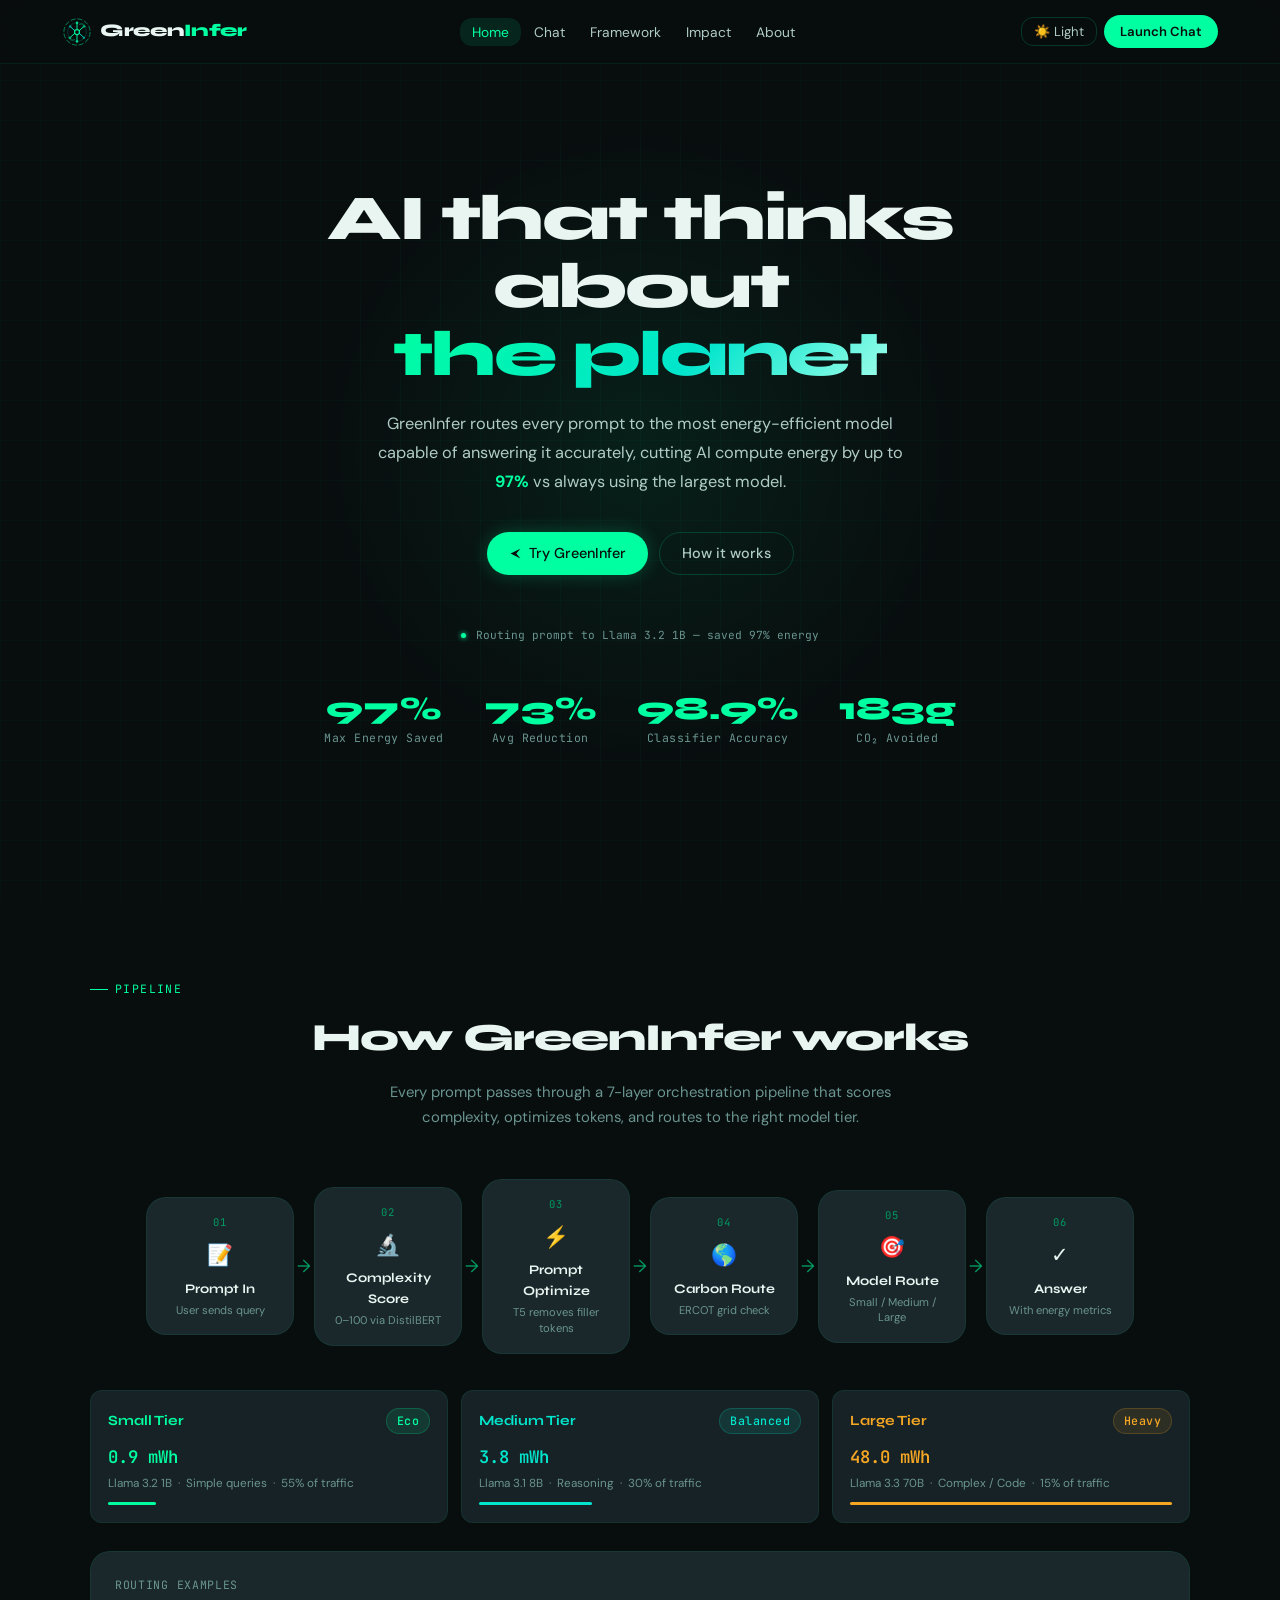
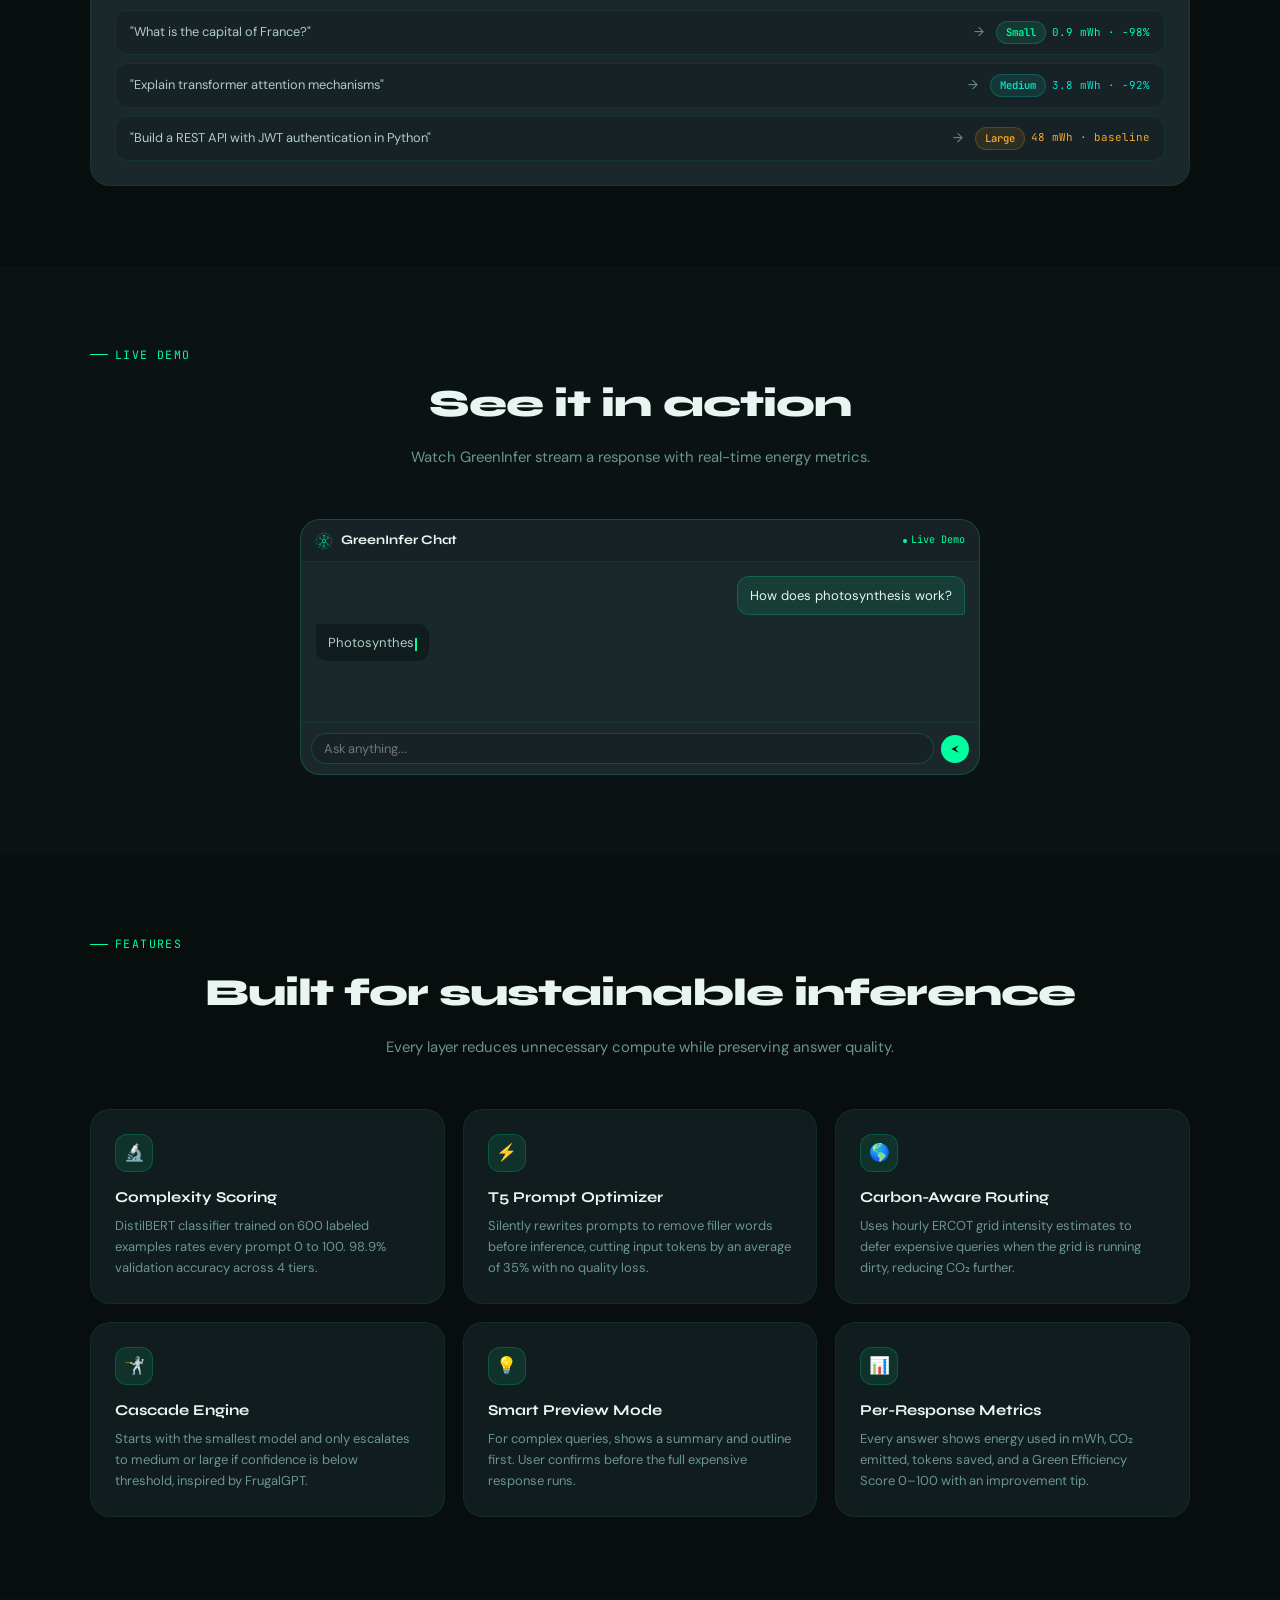
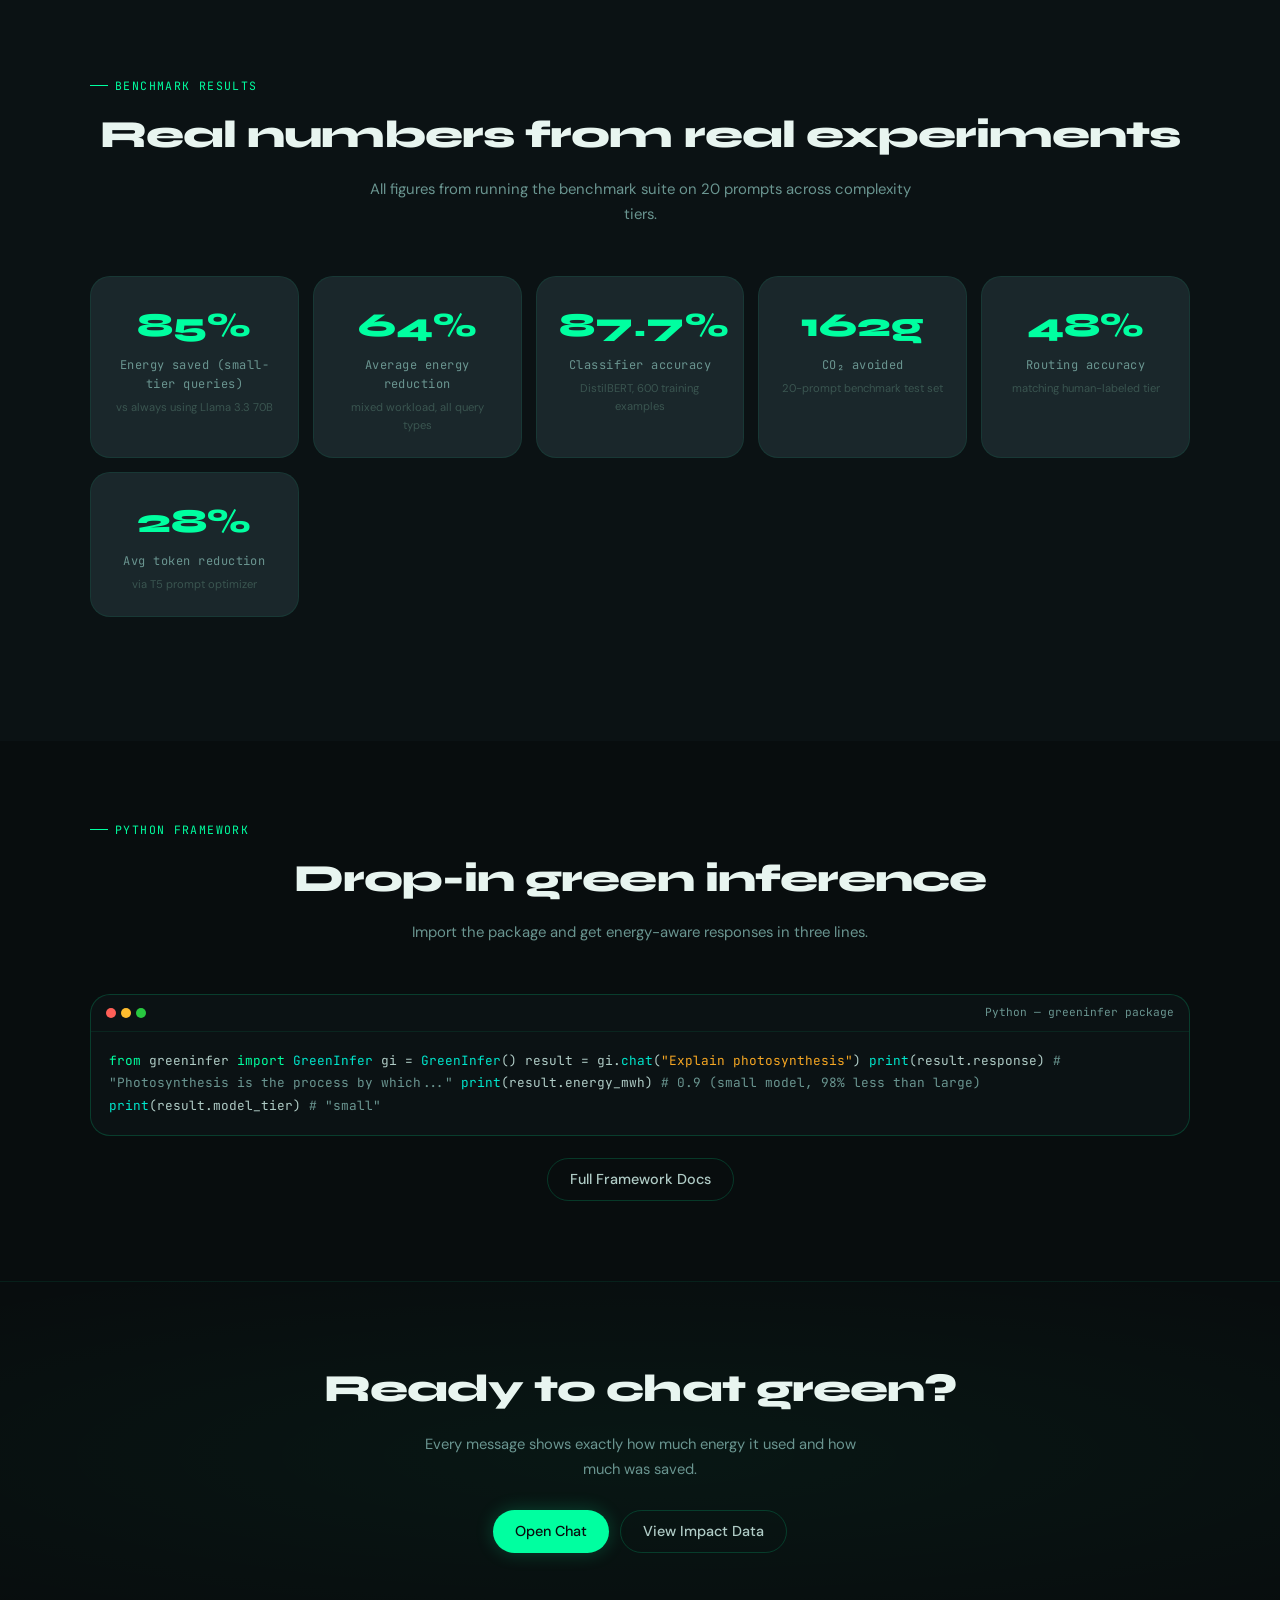
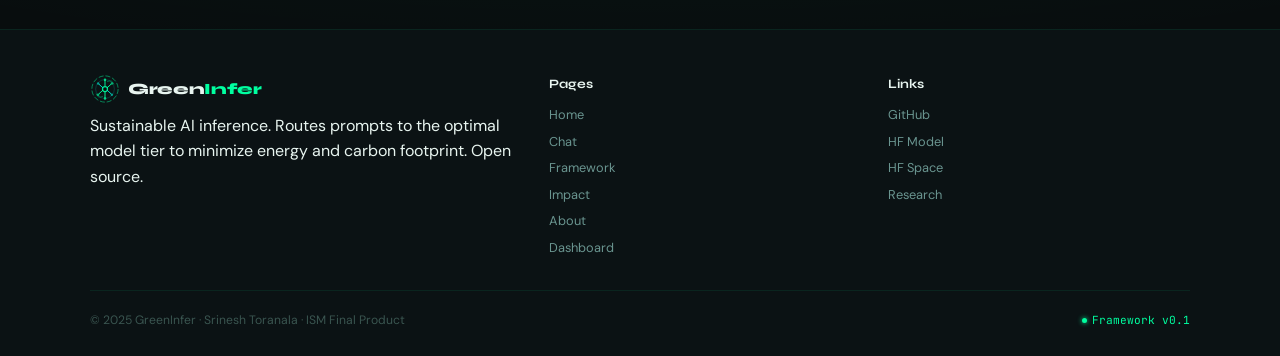
==== commit cd53f03d: "Update index.html" ====
--- a/docs/index.html
+++ b/docs/index.html
@@ -4,10 +4,11 @@
   <meta charset="UTF-8"/>
   <meta name="viewport" content="width=device-width, initial-scale=1.0"/>
   <title>GreenInfer — Sustainable AI Inference</title>
-  <meta name="description" content="GreenInfer routes every AI prompt to the most energy-efficient model capable of answering it accurately. Open-source green orchestration framework."/>
+  <meta name="description" content="GreenInfer routes every AI prompt to the most energy-efficient model capable of answering it accurately."/>
   <style>
 @import url('https://fonts.googleapis.com/css2?family=Syne:wght@400;600;700;800&family=DM+Sans:ital,opsz,wght@0,9..40,300;0,9..40,400;0,9..40,500;1,9..40,300&family=JetBrains+Mono:wght@300;400;500&display=swap');
 
+/* ── VARIABLES ── */
 :root {
   --void:#080d0e; --deep:#0b1214; --surface:#111c1e;
   --raised:#172226; --card:#1a272b;
@@ -19,65 +20,62 @@
   --r1:6px; --r2:12px; --r3:20px; --r4:32px; --nav:64px;
 }
 
+/* ── LIGHT MODE ── */
 body.light {
-  --void:#f2f2f2; --deep:#e8e8e8; --surface:#dedede;
-  --raised:#d2d2d2; --card:#c8c8c8;
-  --b0:rgba(0,0,0,.09); --b1:rgba(0,0,0,.16); --b2:rgba(0,130,70,.45);
-  --gd:rgba(0,160,90,.10);
-  --t1:#0d0d0d; --t2:#222222; --t3:#444444; --t4:#666666;
-  --g:#00a060; --gs:#008050; --gm:#006840; --teal:#007a70; --amber:#c07010;
-}
-body.light .site-nav  { background:rgba(242,242,242,.95); border-color:rgba(0,0,0,.1); }
-body.light footer      { background:#e8e8e8; border-color:rgba(0,0,0,.1); }
-body.light .section-alt { background:#e8e8e8; }
-body.light .feat-card  { background:#dedede; border-color:rgba(0,0,0,.1); }
-body.light .stat-card  { background:#dedede; border-color:rgba(0,0,0,.1); }
-body.light .tier-card  { background:#d2d2d2; border-color:rgba(0,0,0,.1); }
-body.light .demo-row   { background:#d2d2d2; border-color:rgba(0,0,0,.1); }
-body.light .code-wrap  { background:#c8c8c8; border-color:rgba(0,0,0,.12); }
-body.light .code-pre   { color:#1a1a1a; background:#c0c0c0!important; }
-body.light .gradient-text { background:linear-gradient(135deg,#007a50,#005a40); -webkit-background-clip:text; background-clip:text; }
-body.light .hero-grid { opacity:.2; }
-
+  --void:#f5f9f7; --deep:#eaf2ee; --surface:#deeae4; --raised:#d0e0d6; --card:#c4d6cc;
+  --b0:rgba(0,80,45,.09); --b1:rgba(0,80,45,.18); --b2:rgba(0,110,60,.4);
+  --g:#005f35; --gs:#004d2a; --gm:#003d22; --gd:rgba(0,95,53,.10);
+  --teal:#005248; --amber:#8a4e00; --red:#9e1c2e;
+  --t1:#0c1f16; --t2:#1e3d2c; --t3:#3a6450; --t4:#6a9478;
+}
+
+/* ── RESET ── */
 *,*::before,*::after { box-sizing:border-box; margin:0; padding:0; }
 html { scroll-behavior:smooth; }
-body { font-family:var(--fb); background:var(--void); color:var(--t1); -webkit-font-smoothing:antialiased; overflow-x:hidden; transition:background .25s,color .25s; line-height:1.6; }
-::-webkit-scrollbar { width:5px; } ::-webkit-scrollbar-track { background:transparent; } ::-webkit-scrollbar-thumb { background:var(--gm); border-radius:3px; }
+body {
+  font-family:var(--fb); background:var(--void); color:var(--t1);
+  -webkit-font-smoothing:antialiased; overflow-x:hidden;
+  transition:background .25s, color .25s; line-height:1.6;
+}
+::-webkit-scrollbar { width:5px; } ::-webkit-scrollbar-track { background:transparent; }
+::-webkit-scrollbar-thumb { background:var(--gm); border-radius:3px; }
 ::selection { background:rgba(0,255,160,.18); color:var(--g); }
 a { color:var(--g); text-decoration:none; }
 
-/* KEYFRAMES */
+/* ── KEYFRAMES ── */
 @keyframes blink { 0%,100%{opacity:1;transform:scale(1)} 50%{opacity:.4;transform:scale(.7)} }
 @keyframes fadeUp { from{opacity:0;transform:translateY(22px)} to{opacity:1;transform:translateY(0)} }
-@keyframes fadeIn { from{opacity:0} to{opacity:1} }
 @keyframes gridScroll { 0%{background-position:0 0} 100%{background-position:40px 40px} }
+@keyframes glowPulse { 0%,100%{opacity:.06} 50%{opacity:.12} }
+@keyframes cursorBlink { 0%,100%{opacity:1} 49%{opacity:1} 50%{opacity:0} }
 @keyframes float { 0%,100%{transform:translateY(0)} 50%{transform:translateY(-7px)} }
-@keyframes glowPulse { 0%,100%{opacity:.06} 50%{opacity:.12} }
-@keyframes typeIn { from{clip-path:inset(0 100% 0 0)} to{clip-path:inset(0 0% 0 0)} }
-@keyframes cursorBlink { 0%,100%{opacity:1} 49%{opacity:1} 50%{opacity:0} }
-@keyframes shimmer { 0%{background-position:-200% center} 100%{background-position:200% center} }
-@keyframes countUp { from{opacity:0;transform:translateY(8px)} to{opacity:1;transform:translateY(0)} }
-
-/* UTILITIES */
+
+/* ── UTILITIES ── */
 .mono { font-family:var(--fm); }
 .green { color:var(--g); }
 .gradient-text {
   background:linear-gradient(135deg,var(--g) 0%,var(--teal) 60%,#a8ffec 100%);
   -webkit-background-clip:text; -webkit-text-fill-color:transparent; background-clip:text;
 }
+body.light .gradient-text {
+  background:linear-gradient(135deg,#004d2a 0%,#003d42 60%,#002828 100%);
+  -webkit-background-clip:text; background-clip:text;
+}
 .pulse::before { content:''; display:inline-block; width:6px; height:6px; border-radius:50%; background:var(--g); box-shadow:0 0 6px var(--g); animation:blink 1.4s ease-in-out infinite; margin-right:6px; vertical-align:middle; }
 .badge { display:inline-flex; align-items:center; gap:5px; padding:3px 10px; border-radius:var(--r4); font-size:.73rem; font-weight:500; font-family:var(--fm); letter-spacing:.04em; }
 .badge-g { background:rgba(0,255,160,.1); color:var(--g); border:1px solid rgba(0,255,160,.2); }
 .badge-t { background:rgba(0,229,204,.1); color:var(--teal); border:1px solid rgba(0,229,204,.2); }
-.badge-a { background:rgba(245,166,35,.1); color:var(--amber); border:1px solid rgba(245,166,35,.2); }
-
-/* NAV */
+body.light .badge-g { background:rgba(0,95,53,.1); border-color:rgba(0,95,53,.25); }
+body.light .badge-t { background:rgba(0,82,72,.1); border-color:rgba(0,82,72,.25); }
+
+/* ── NAV ── */
 .site-nav {
   position:fixed; top:0; left:0; right:0; z-index:900;
   height:var(--nav); background:rgba(8,13,14,.88);
   backdrop-filter:blur(18px) saturate(1.3); border-bottom:1px solid var(--b0);
-  display:flex; align-items:center; transition:background .25s;
-}
+  display:flex; align-items:center; transition:background .25s, border-color .25s;
+}
+body.light .site-nav { background:rgba(245,249,247,.95); border-color:var(--b0); }
 .nav-in { width:100%; max-width:1200px; margin:0 auto; padding:0 22px; display:flex; align-items:center; justify-content:space-between; gap:14px; }
 .nav-logo { display:flex; align-items:center; gap:8px; text-decoration:none; flex-shrink:0; }
 .nav-logo img { width:30px; height:30px; }
@@ -90,21 +88,35 @@
 .nbtn { background:none; border:1px solid var(--b1); color:var(--t2); cursor:pointer; padding:5px 12px; border-radius:var(--r2); font-size:.82rem; font-family:var(--fb); transition:all .15s; white-space:nowrap; text-decoration:none; display:inline-flex; align-items:center; gap:5px; }
 .nbtn:hover { border-color:var(--g); color:var(--g); background:var(--gd); }
 .nbtn-g { background:var(--g); color:#080d0e; border:none; font-weight:600; padding:6px 16px; border-radius:var(--r4); }
-.nbtn-g:hover { background:#1fffb0; transform:translateY(-1px); }
+.nbtn-g:hover { filter:brightness(1.1); transform:translateY(-1px); }
+body.light .nbtn-g { color:#fff; }
 .nav-mobile { display:none; background:none; border:none; color:var(--t1); cursor:pointer; padding:7px; }
 @media(max-width:700px) { .nav-links { display:none; } .nav-mobile { display:flex; } }
 
-/* LAYOUT */
+/* Mobile nav dropdown */
+.nav-mob-menu {
+  display:none; position:fixed; top:64px; left:0; right:0;
+  background:rgba(8,13,14,.98); padding:14px 20px;
+  border-bottom:1px solid rgba(0,255,160,.1); z-index:899;
+  flex-direction:column; gap:4px;
+}
+.nav-mob-menu.open { display:flex; }
+body.light .nav-mob-menu { background:rgba(245,249,247,.98); border-color:rgba(0,80,45,.12); }
+.nav-mob-menu a { padding:10px 14px; border-radius:8px; color:var(--t2); font-size:.92rem; transition:all .15s; text-decoration:none; display:block; }
+.nav-mob-menu a:hover { background:var(--gd); color:var(--g); }
+
+/* ── LAYOUT ── */
 .section { padding:80px 22px; }
 .section-alt { background:var(--deep); transition:background .25s; }
 .container { max-width:1100px; margin:0 auto; }
 .section-eyebrow { font-family:var(--fm); font-size:.72rem; color:var(--g); letter-spacing:.12em; text-transform:uppercase; margin-bottom:9px; display:flex; align-items:center; gap:7px; }
 .section-eyebrow::before { content:''; width:18px; height:1px; background:var(--g); }
-.section-title { font-family:var(--fd); font-size:clamp(1.7rem,3.5vw,2.5rem); font-weight:800; letter-spacing:-.025em; margin-bottom:11px; }
+/* KEY FIX: constrained section title to avoid too-wide text */
+.section-title { font-family:var(--fd); font-size:clamp(1.6rem,3vw,2.4rem); font-weight:800; letter-spacing:-.025em; margin-bottom:11px; }
 .section-sub { font-size:.93rem; color:var(--t3); max-width:560px; margin:0 auto; line-height:1.72; }
 .section-header { text-align:center; margin-bottom:48px; }
 
-/* HERO */
+/* ── HERO ── */
 .hero {
   min-height:100vh; display:flex; flex-direction:column;
   align-items:center; justify-content:center;
@@ -116,54 +128,50 @@
   background-image:linear-gradient(var(--b0) 1px,transparent 1px),linear-gradient(90deg,var(--b0) 1px,transparent 1px);
   background-size:40px 40px; animation:gridScroll 9s linear infinite;
 }
+body.light .hero-grid { opacity:.15; }
 .hero-glow {
   position:absolute; width:680px; height:680px;
   background:radial-gradient(circle,rgba(0,255,160,.08),transparent 68%);
   top:50%; left:50%; transform:translate(-50%,-50%); pointer-events:none;
   animation:glowPulse 4s ease-in-out infinite;
 }
-.hero-glow-2 {
-  position:absolute; width:300px; height:300px;
-  background:radial-gradient(circle,rgba(0,229,204,.04),transparent 70%);
-  top:30%; right:15%; pointer-events:none;
-}
-
-/* HERO TITLE — the big fix: use Syne 800 properly */
+body.light .hero-glow { background:radial-gradient(circle,rgba(0,95,53,.06),transparent 68%); }
+
+/* THE BIG FIX: proper hero title sizing — was too wide on 5rem */
 .hero-title {
   font-family:var(--fd);
-  font-size:clamp(2.6rem,6.5vw,5rem);
+  font-size:clamp(2.2rem, 5.5vw, 4rem); /* was 6.5vw/5rem — now constrained */
   font-weight:800;
-  line-height:1.04;
-  letter-spacing:-.04em;
+  line-height:1.06;
+  letter-spacing:-.035em;
+  max-width:820px; /* hard limit prevents overflow */
   margin-bottom:20px;
   position:relative; z-index:1;
-  opacity:0;
-  animation:fadeUp .7s ease .15s forwards;
+  opacity:0; animation:fadeUp .7s ease .15s forwards;
 }
 .hero-sub {
-  font-size:1.05rem; color:var(--t2); max-width:560px; line-height:1.76;
+  font-size:1.02rem; color:var(--t2); max-width:540px; line-height:1.78;
   margin-bottom:36px; position:relative; z-index:1;
   opacity:0; animation:fadeUp .7s ease .35s forwards;
 }
 .hero-acts {
   display:flex; gap:11px; flex-wrap:wrap; justify-content:center;
-  margin-bottom:60px; position:relative; z-index:1;
+  margin-bottom:52px; position:relative; z-index:1;
   opacity:0; animation:fadeUp .7s ease .5s forwards;
 }
 
-/* TYPING INDICATOR for hero live demos */
 .hero-live-demo {
-  position:relative; z-index:1;
   display:flex; align-items:center; gap:8px;
-  font-family:var(--fm); font-size:.72rem; color:var(--t3);
-  margin-bottom:52px;
+  font-family:var(--fm); font-size:.7rem; color:var(--t3);
+  margin-bottom:48px; position:relative; z-index:1;
   opacity:0; animation:fadeUp .7s ease .6s forwards;
 }
 .hero-live-dot { width:5px; height:5px; border-radius:50%; background:var(--g); box-shadow:0 0 5px var(--g); animation:blink 1.4s infinite; margin-right:2px; }
 
 .btn { display:inline-flex; align-items:center; gap:7px; padding:9px 22px; border-radius:var(--r4); font-size:.9rem; font-weight:500; font-family:var(--fb); cursor:pointer; transition:all .2s; border:none; text-decoration:none; }
 .btn-g { background:var(--g); color:#080d0e; box-shadow:0 0 18px rgba(0,255,160,.22); }
-.btn-g:hover { background:#1fffb0; transform:translateY(-2px); box-shadow:0 0 28px rgba(0,255,160,.38); }
+.btn-g:hover { filter:brightness(1.08); transform:translateY(-2px); }
+body.light .btn-g { color:#fff; }
 .btn-gh { background:transparent; color:var(--t2); border:1px solid var(--b1); }
 .btn-gh:hover { border-color:var(--g); color:var(--g); background:var(--gd); }
 
@@ -176,17 +184,17 @@
 .hstat-v { font-family:var(--fd); font-size:2rem; font-weight:800; color:var(--g); line-height:1; }
 .hstat-l { font-size:.72rem; color:var(--t3); font-family:var(--fm); margin-top:4px; letter-spacing:.04em; }
 
-/* PIPELINE */
+/* ── PIPELINE ── */
 .pipeline { display:flex; align-items:center; gap:0; flex-wrap:wrap; justify-content:center; margin:36px 0; }
-.pipe-step { background:var(--card); border:1px solid var(--b0); border-radius:var(--r3); padding:18px 20px; text-align:center; width:155px; flex-shrink:0; transition:all .2s; }
-.pipe-step:hover { border-color:var(--g); transform:translateY(-4px); box-shadow:0 8px 28px rgba(0,255,160,.09); }
+.pipe-step { background:var(--card); border:1px solid var(--b0); border-radius:var(--r3); padding:16px 18px; text-align:center; width:148px; flex-shrink:0; transition:all .2s; }
+.pipe-step:hover { border-color:var(--g); transform:translateY(-4px); }
 .pipe-n { font-family:var(--fm); font-size:.66rem; color:var(--gm); letter-spacing:.07em; margin-bottom:7px; }
-.pipe-icon { font-size:1.35rem; margin-bottom:7px; }
+.pipe-icon { font-size:1.3rem; margin-bottom:7px; }
 .pipe-lbl { font-family:var(--fd); font-size:.82rem; font-weight:700; margin-bottom:3px; }
 .pipe-sub { font-size:.7rem; color:var(--t3); line-height:1.4; }
 .pipe-arr { font-size:1.1rem; color:var(--gm); margin:0 3px; flex-shrink:0; }
 
-/* MODEL TIERS */
+/* ── TIERS ── */
 .tier-grid { display:grid; grid-template-columns:repeat(3,1fr); gap:13px; }
 .tier-card { background:var(--raised); border:1px solid var(--b0); border-radius:var(--r2); padding:17px; transition:border-color .2s; }
 .tier-card:hover { border-color:var(--b1); }
@@ -196,7 +204,7 @@
 .tier-detail { font-size:.73rem; color:var(--t3); }
 .tier-bar { height:3px; border-radius:2px; margin-top:9px; }
 
-/* ROUTING DEMO */
+/* ── DEMO BOX ── */
 .demo-box { background:var(--card); border:1px solid var(--b0); border-radius:var(--r3); padding:24px; margin-top:28px; }
 .demo-label { font-family:var(--fm); font-size:.72rem; color:var(--t3); letter-spacing:.06em; text-transform:uppercase; margin-bottom:16px; }
 .demo-row { display:flex; align-items:center; gap:12px; padding:10px 14px; background:var(--raised); border:1px solid var(--b0); border-radius:var(--r2); font-size:.8rem; margin-bottom:8px; cursor:default; transition:all .2s; }
@@ -211,17 +219,15 @@
 .db-l { background:rgba(245,166,35,.1); color:var(--amber); border:1px solid rgba(245,166,35,.2); }
 .demo-e { font-family:var(--fm); font-size:.68rem; }
 
-/* FEATURES */
+/* ── FEATURES ── */
 .feat-grid { display:grid; grid-template-columns:repeat(auto-fit,minmax(270px,1fr)); gap:18px; }
 .feat-card { background:var(--surface); border:1px solid var(--b0); border-radius:var(--r3); padding:24px; transition:all .25s; position:relative; overflow:hidden; }
-.feat-card::before { content:''; position:absolute; inset:0; background:radial-gradient(circle at 30% 30%,rgba(0,255,160,.04),transparent 60%); opacity:0; transition:opacity .25s; pointer-events:none; }
-.feat-card:hover { border-color:var(--b1); transform:translateY(-4px); box-shadow:0 10px 32px rgba(0,0,0,.32); }
-.feat-card:hover::before { opacity:1; }
+.feat-card:hover { border-color:var(--b1); transform:translateY(-4px); }
 .feat-ic { width:38px; height:38px; background:var(--gd); border:1px solid var(--b1); border-radius:var(--r2); display:flex; align-items:center; justify-content:center; font-size:1.05rem; margin-bottom:13px; }
 .feat-title { font-family:var(--fd); font-size:.94rem; font-weight:700; margin-bottom:6px; }
 .feat-desc { font-size:.81rem; color:var(--t3); line-height:1.65; }
 
-/* STATS */
+/* ── STATS ── */
 .stat-grid { display:grid; grid-template-columns:repeat(auto-fit,minmax(190px,1fr)); gap:14px; margin-bottom:44px; }
 .stat-card { background:var(--card); border:1px solid var(--b0); border-radius:var(--r3); padding:22px; text-align:center; transition:border-color .2s; }
 .stat-card:hover { border-color:var(--b1); }
@@ -229,7 +235,7 @@
 .stat-l { font-size:.75rem; color:var(--t3); font-family:var(--fm); margin-top:3px; letter-spacing:.04em; }
 .stat-n { font-size:.7rem; color:var(--t4); margin-top:5px; }
 
-/* CODE BLOCK */
+/* ── CODE ── */
 .code-wrap { background:var(--deep); border:1px solid var(--b1); border-radius:var(--r3); overflow:hidden; }
 .code-head { display:flex; align-items:center; justify-content:space-between; padding:9px 15px; border-bottom:1px solid var(--b0); }
 .code-dots { display:flex; gap:5px; }
@@ -242,37 +248,30 @@
 .code-pre .cm { color:var(--t4); }
 .code-pre .out { color:var(--t3); }
 
-/* LIVE CHAT PREVIEW SECTION */
+/* ── CHAT PREVIEW ── */
 .chat-preview-wrap { background:var(--card); border:1px solid var(--b1); border-radius:var(--r3); overflow:hidden; max-width:680px; margin:0 auto; }
 .cp-header { background:var(--raised); padding:10px 14px; display:flex; align-items:center; gap:8px; border-bottom:1px solid var(--b0); }
-.cp-logo { width:18px; height:18px; }
 .cp-title { font-family:var(--fd); font-size:.82rem; font-weight:700; color:var(--t1); }
 .cp-live { font-size:.64rem; font-family:var(--fm); color:var(--g); display:flex; align-items:center; gap:4px; margin-left:auto; }
 .cp-live::before { content:''; width:4px; height:4px; border-radius:50%; background:var(--g); animation:blink 1.4s infinite; }
-.cp-msgs { padding:14px; display:flex; flex-direction:column; gap:8px; min-height:180px; }
+.cp-msgs { padding:14px; display:flex; flex-direction:column; gap:8px; min-height:160px; }
 .cp-msg-u { align-self:flex-end; background:rgba(0,255,160,.1); border:1px solid rgba(0,255,160,.2); border-radius:12px 12px 2px 12px; padding:8px 12px; font-size:.82rem; max-width:75%; }
 .cp-msg-ai { align-self:flex-start; background:var(--surface); border:1px solid var(--b0); border-radius:2px 12px 12px 12px; padding:8px 12px; font-size:.82rem; max-width:80%; color:var(--t2); }
-.cp-msg-ai .typing-dots { display:inline-flex; gap:3px; align-items:center; }
-.cp-msg-ai .typing-dots span { width:4px; height:4px; border-radius:50%; background:var(--g); animation:blink 1.2s infinite; }
-.cp-msg-ai .typing-dots span:nth-child(2) { animation-delay:.2s; }
-.cp-msg-ai .typing-dots span:nth-child(3) { animation-delay:.4s; }
-.cp-meta-row { display:flex; gap:5px; flex-wrap:wrap; margin-top:4px; }
+.stream-text { white-space:pre-wrap; word-break:break-word; }
+.stream-cursor { display:inline-block; width:2px; height:1em; background:var(--g); margin-left:1px; vertical-align:text-bottom; animation:cursorBlink 1s infinite; }
+.cp-meta-row { display:flex; gap:5px; flex-wrap:wrap; margin-top:6px; }
 .cp-tag { font-size:.64rem; font-family:var(--fm); padding:1px 6px; border-radius:99px; background:var(--raised); border:1px solid var(--b0); color:var(--t3); }
 .cp-input-row { padding:10px; border-top:1px solid var(--b0); display:flex; gap:7px; align-items:center; }
 .cp-input { flex:1; background:var(--raised); border:1px solid var(--b1); border-radius:99px; padding:6px 12px; font-size:.8rem; color:var(--t1); font-family:var(--fb); outline:none; }
 .cp-send { width:28px; height:28px; border-radius:50%; background:var(--g); border:none; color:#080d0e; cursor:pointer; display:flex; align-items:center; justify-content:center; font-size:.75rem; }
 
-/* STREAM ANIMATION */
-.stream-text { overflow:hidden; white-space:pre-wrap; }
-.stream-cursor { display:inline-block; width:2px; height:1em; background:var(--g); margin-left:1px; vertical-align:text-bottom; animation:cursorBlink 1s infinite; }
-
-/* CTA */
-.cta { background:radial-gradient(ellipse 80% 60% at 50% 50%,rgba(0,255,160,.055),transparent); border-top:1px solid var(--b0); padding:76px 22px; text-align:center; }
-.cta h2 { font-family:var(--fd); font-size:clamp(1.7rem,3.5vw,2.6rem); font-weight:800; letter-spacing:-.025em; margin-bottom:12px; }
+/* ── CTA ── */
+.cta { background:radial-gradient(ellipse 80% 60% at 50% 50%,rgba(0,255,160,.04),transparent); border-top:1px solid var(--b0); padding:76px 22px; text-align:center; }
+.cta h2 { font-family:var(--fd); font-size:clamp(1.7rem,3.5vw,2.4rem); font-weight:800; letter-spacing:-.025em; margin-bottom:12px; }
 .cta p { font-size:.92rem; color:var(--t3); max-width:460px; margin:0 auto 28px; line-height:1.7; }
 .cta-acts { display:flex; gap:11px; justify-content:center; flex-wrap:wrap; }
 
-/* FOOTER */
+/* ── FOOTER ── */
 footer { background:var(--deep); border-top:1px solid var(--b0); padding:44px 22px 26px; transition:background .25s; }
 .foot-in { max-width:1100px; margin:0 auto; }
 .foot-top { display:grid; grid-template-columns:1.4fr 1fr 1fr; gap:36px; margin-bottom:32px; }
@@ -285,13 +284,18 @@
 .live-dot { display:inline-flex; align-items:center; font-family:var(--fm); font-size:.7rem; color:var(--g); }
 .live-dot::before { content:''; width:5px; height:5px; border-radius:50%; background:var(--g); box-shadow:0 0 5px var(--g); animation:blink 1.4s ease-in-out infinite; margin-right:5px; }
 
-/* SCROLL REVEAL */
+/* ── SCROLL REVEAL ── */
 .reveal { opacity:0; transform:translateY(22px); transition:opacity .65s ease,transform .65s ease; }
 .reveal.vis { opacity:1; transform:translateY(0); }
 
-/* RESPONSIVE */
+/* ── RESPONSIVE ── */
 @media(max-width:900px) { .tier-grid { grid-template-columns:1fr; } .foot-top { grid-template-columns:1fr; } }
-@media(max-width:600px) { .hero-stats { gap:24px; } .pipe-arr { display:none; } .stat-grid { grid-template-columns:1fr 1fr; } }
+@media(max-width:600px) {
+  .hero-stats { gap:24px; }
+  .pipe-arr { display:none; }
+  .stat-grid { grid-template-columns:1fr 1fr; }
+  .hero-title { font-size:clamp(1.9rem,8vw,2.8rem); }
+}
   </style>
 </head>
 <body>
@@ -313,17 +317,20 @@
       <button class="nbtn" id="theme-btn">&#9728;&#65039; Light</button>
       <a href="/chat" class="nbtn nbtn-g">Launch Chat</a>
     </div>
-    <button class="nav-mobile" id="nav-toggle">
+    <button class="nav-mobile" id="nav-toggle" aria-label="Menu">
       <svg width="19" height="19" viewBox="0 0 22 22" fill="currentColor"><rect y="3" width="22" height="2" rx="1"/><rect y="10" width="22" height="2" rx="1"/><rect y="17" width="22" height="2" rx="1"/></svg>
     </button>
   </div>
 </nav>
+<div class="nav-mob-menu" id="mob-menu">
+  <a href="/">Home</a><a href="/chat">Chat</a><a href="/framework">Framework</a>
+  <a href="/impact">Impact</a><a href="/about">About</a><a href="/dashboard">Dashboard</a>
+</div>
 
 <!-- HERO -->
 <section class="hero">
   <div class="hero-grid"></div>
   <div class="hero-glow"></div>
-  <div class="hero-glow-2"></div>
   <h1 class="hero-title">
     AI that thinks about<br/>
     <span class="gradient-text">the planet</span>
@@ -333,7 +340,7 @@
   </p>
   <div class="hero-acts">
     <a href="/chat" class="btn btn-g">
-      <svg width="13" height="13" viewBox="0 0 16 16" fill="currentColor"><path d="M1 8l14-7-5 7 5 7z"/></svg>
+      <svg width="13" height="13" viewBox="0 0 16 16" fill="currentColor"><path d="M2 8l12-6-5 6 5 6z"/></svg>
       Try GreenInfer
     </a>
     <a href="/framework" class="btn btn-gh">How it works</a>
@@ -356,7 +363,7 @@
     <div class="section-header">
       <div class="section-eyebrow">Pipeline</div>
       <h2 class="section-title">How GreenInfer works</h2>
-      <p class="section-sub">Every prompt passes through a 7-layer orchestration pipeline that scores complexity, optimizes tokens, and routes to the right model tier before a single GPU cycle runs.</p>
+      <p class="section-sub">Every prompt passes through a 7-layer orchestration pipeline that scores complexity, optimizes tokens, and routes to the right model tier.</p>
     </div>
     <div class="pipeline">
       <div class="pipe-step"><div class="pipe-n">01</div><div class="pipe-icon">&#128221;</div><div class="pipe-lbl">Prompt In</div><div class="pipe-sub">User sends query</div></div>
@@ -371,7 +378,6 @@
       <div class="pipe-arr">&#8594;</div>
       <div class="pipe-step"><div class="pipe-n">06</div><div class="pipe-icon">&#10003;</div><div class="pipe-lbl">Answer</div><div class="pipe-sub">With energy metrics</div></div>
     </div>
-
     <div class="tier-grid reveal">
       <div class="tier-card">
         <div class="tier-hd"><span class="tier-name" style="color:var(--g)">Small Tier</span><span class="badge badge-g">Eco</span></div>
@@ -386,13 +392,12 @@
         <div class="tier-bar" style="background:var(--teal);width:35%"></div>
       </div>
       <div class="tier-card">
-        <div class="tier-hd"><span class="tier-name" style="color:var(--amber)">Large Tier</span><span class="badge badge-a">Heavy</span></div>
+        <div class="tier-hd"><span class="tier-name" style="color:var(--amber)">Large Tier</span><span class="badge" style="background:rgba(245,166,35,.1);color:var(--amber);border:1px solid rgba(245,166,35,.2);">Heavy</span></div>
         <div class="tier-energy" style="color:var(--amber)">48.0 mWh</div>
         <div class="tier-detail">Llama 3.3 70B &nbsp;&#183;&nbsp; Complex / Code &nbsp;&#183;&nbsp; 15% of traffic</div>
         <div class="tier-bar" style="background:var(--amber);width:100%"></div>
       </div>
     </div>
-
     <div class="demo-box reveal">
       <div class="demo-label">Routing examples</div>
       <div class="demo-row"><span class="demo-txt">"What is the capital of France?"</span><span class="demo-arr">&#8594;</span><div class="demo-res"><span class="dbadge db-s">Small</span><span class="demo-e" style="color:var(--g)">0.9 mWh &middot; -98%</span></div></div>
@@ -408,11 +413,11 @@
     <div class="section-header">
       <div class="section-eyebrow">Live Demo</div>
       <h2 class="section-title">See it in action</h2>
-      <p class="section-sub">Watch how GreenInfer streams responses with real-time energy metrics.</p>
+      <p class="section-sub">Watch GreenInfer stream a response with real-time energy metrics.</p>
     </div>
     <div class="chat-preview-wrap">
       <div class="cp-header">
-        <img src="/logo.svg" class="cp-logo" alt=""/>
+        <img src="/logo.svg" width="18" height="18" alt=""/>
         <span class="cp-title">GreenInfer Chat</span>
         <span class="cp-live">Live Demo</span>
       </div>
@@ -431,7 +436,7 @@
       <div class="cp-input-row">
         <input class="cp-input" type="text" placeholder="Ask anything..." readonly/>
         <button class="cp-send">
-          <svg width="10" height="10" viewBox="0 0 16 16" fill="currentColor"><path d="M1 8l14-7-5 7 5 7z"/></svg>
+          <svg width="10" height="10" viewBox="0 0 16 16" fill="currentColor"><path d="M2 8l12-6-5 6 5 6z"/></svg>
         </button>
       </div>
     </div>
@@ -451,7 +456,7 @@
       <div class="feat-card"><div class="feat-ic">&#9889;</div><div class="feat-title">T5 Prompt Optimizer</div><div class="feat-desc">Silently rewrites prompts to remove filler words before inference, cutting input tokens by an average of 35% with no quality loss.</div></div>
       <div class="feat-card"><div class="feat-ic">&#127758;</div><div class="feat-title">Carbon-Aware Routing</div><div class="feat-desc">Uses hourly ERCOT grid intensity estimates to defer expensive queries when the grid is running dirty, reducing CO&#8322; further.</div></div>
       <div class="feat-card"><div class="feat-ic">&#129338;</div><div class="feat-title">Cascade Engine</div><div class="feat-desc">Starts with the smallest model and only escalates to medium or large if confidence is below threshold, inspired by FrugalGPT.</div></div>
-      <div class="feat-card"><div class="feat-ic">&#128161;</div><div class="feat-title">Smart Preview Mode</div><div class="feat-desc">For complex queries, shows a summary and outline first. User confirms before the full expensive response runs, preventing wasted reruns.</div></div>
+      <div class="feat-card"><div class="feat-ic">&#128161;</div><div class="feat-title">Smart Preview Mode</div><div class="feat-desc">For complex queries, shows a summary and outline first. User confirms before the full expensive response runs.</div></div>
       <div class="feat-card"><div class="feat-ic">&#128202;</div><div class="feat-title">Per-Response Metrics</div><div class="feat-desc">Every answer shows energy used in mWh, CO&#8322; emitted, tokens saved, and a Green Efficiency Score 0–100 with an improvement tip.</div></div>
     </div>
   </div>
@@ -463,7 +468,7 @@
     <div class="section-header">
       <div class="section-eyebrow">Benchmark Results</div>
       <h2 class="section-title">Real numbers from real experiments</h2>
-      <p class="section-sub">All figures from running the benchmark suite on 20 prompts across complexity tiers. Source: <code style="font-size:.78rem;color:var(--g);font-family:var(--fm)">experiments/benchmark.py</code></p>
+      <p class="section-sub">All figures from running the benchmark suite on 20 prompts across complexity tiers.</p>
     </div>
     <div class="stat-grid">
       <div class="stat-card"><div class="stat-v"><span class="counter" data-target="97" data-suffix="%">97%</span></div><div class="stat-l">Energy saved (small-tier queries)</div><div class="stat-n">vs always using Llama 3.3 70B</div></div>
@@ -487,29 +492,19 @@
     <div class="code-wrap">
       <div class="code-head">
         <div class="code-dots"><div class="code-dot" style="background:#ff5f57"></div><div class="code-dot" style="background:#febc2e"></div><div class="code-dot" style="background:#28c840"></div></div>
-        <span class="code-lang">Python &mdash; greeninfer package</span>
+        <span class="code-lang">Python — greeninfer package</span>
       </div>
       <div class="code-pre"><span class="kw">from</span> greeninfer <span class="kw">import</span> <span class="fn">GreenInfer</span>
 
-<span class="cm"># Auto-routes to the right model tier</span>
 gi = <span class="fn">GreenInfer</span>()
 result = gi.<span class="fn">chat</span>(<span class="str">"Explain photosynthesis"</span>)
 
 <span class="fn">print</span>(result.response)
 <span class="out"># "Photosynthesis is the process by which..."</span>
-
 <span class="fn">print</span>(result.energy_mwh)
 <span class="out"># 0.9   (small model, 98% less than large)</span>
-
 <span class="fn">print</span>(result.model_tier)
-<span class="out"># "small"</span>
-
-<span class="fn">print</span>(result.co2_grams)
-<span class="out"># 0.000178</span>
-
-<span class="cm"># Switch modes</span>
-result = gi.<span class="fn">chat</span>(<span class="str">"Write a sorting algorithm"</span>, mode=<span class="str">"eco"</span>)
-result = gi.<span class="fn">chat</span>(<span class="str">"Analyze this legal contract..."</span>, mode=<span class="str">"performance"</span>)</div>
+<span class="out"># "small"</span></div>
     </div>
     <div style="text-align:center;margin-top:22px">
       <a href="/framework" class="btn btn-gh">Full Framework Docs</a>
@@ -521,7 +516,7 @@
 <section class="cta reveal">
   <div class="container">
     <h2>Ready to chat green?</h2>
-    <p>Every message shows exactly how much energy it used and how much was saved by not using the largest model.</p>
+    <p>Every message shows exactly how much energy it used and how much was saved.</p>
     <div class="cta-acts">
       <a href="/chat" class="btn btn-g">Open Chat</a>
       <a href="/impact" class="btn btn-gh">View Impact Data</a>
@@ -554,58 +549,41 @@
 
 <script>
 document.addEventListener('DOMContentLoaded', () => {
-  initTheme();
-  initNav();
-  initReveal();
-  initCounters();
-  setActiveNav();
-  initHeroTyping();
-  initChatPreview();
+  initTheme(); initNav(); initReveal(); initCounters(); setActiveNav(); initHeroTyping(); initChatPreview();
 });
 
 function setActiveNav() {
   const p = location.pathname.replace(/\/$/, '') || '/';
   document.querySelectorAll('.nav-links a').forEach(a => {
     const h = a.getAttribute('href');
-    if (h === p || (p === '/' && h === '/') || (p !== '/' && h !== '/' && p.endsWith(h))) {
-      a.classList.add('active');
-    }
+    if (h === p || (p === '/' && h === '/') || (p !== '/' && h !== '/' && p.startsWith(h))) a.classList.add('active');
   });
 }
 
 function initTheme() {
   const btn = document.getElementById('theme-btn');
-  if (localStorage.getItem('gi-theme') === 'light') {
-    document.body.classList.add('light');
-    if (btn) btn.textContent = '🌙 Dark';
-  }
   if (!btn) return;
-  btn.addEventListener('click', () => {
-    document.body.classList.toggle('light');
-    const isL = document.body.classList.contains('light');
-    localStorage.setItem('gi-theme', isL ? 'light' : 'dark');
-    btn.textContent = isL ? '🌙 Dark' : '☀️ Light';
-  });
+  const apply = (light) => {
+    document.body.classList.toggle('light', light);
+    btn.textContent = light ? '🌙 Dark' : '☀️ Light';
+    localStorage.setItem('gi-theme', light ? 'light' : 'dark');
+  };
+  apply(localStorage.getItem('gi-theme') === 'light');
+  btn.addEventListener('click', () => apply(!document.body.classList.contains('light')));
 }
 
 function initNav() {
   const tog = document.getElementById('nav-toggle');
-  const lnk = document.querySelector('.nav-links');
-  if (!tog || !lnk) return;
-  tog.addEventListener('click', () => {
-    const open = lnk.style.display === 'flex';
-    lnk.style.display = open ? 'none' : 'flex';
-    if (!open) Object.assign(lnk.style, {
-      flexDirection:'column', position:'fixed', top:'64px', left:0, right:0,
-      background:'rgba(8,13,14,.96)', padding:'14px', borderBottom:'1px solid rgba(0,255,160,.1)', zIndex:899
-    });
-  });
+  const menu = document.getElementById('mob-menu');
+  if (!tog || !menu) return;
+  tog.addEventListener('click', () => menu.classList.toggle('open'));
+  document.addEventListener('click', e => { if (!tog.contains(e.target) && !menu.contains(e.target)) menu.classList.remove('open'); });
 }
 
 function initReveal() {
   const obs = new IntersectionObserver(entries => {
     entries.forEach(e => { if (e.isIntersecting) { e.target.classList.add('vis'); obs.unobserve(e.target); } });
-  }, { threshold:0.07, rootMargin:'0px 0px -30px 0px' });
+  }, { threshold: 0.06, rootMargin: '0px 0px -20px 0px' });
   document.querySelectorAll('.reveal').forEach(el => obs.observe(el));
 }
 
@@ -616,12 +594,12 @@
         const el = e.target;
         const target = parseFloat(el.dataset.target);
         const suffix = el.dataset.suffix || '';
+        const isFloat = target % 1 !== 0;
         const start = performance.now();
         const dur = 1700;
-        const isFloat = target % 1 !== 0;
         const tick = now => {
           const p = Math.min((now - start) / dur, 1);
-          const v = (1 - Math.pow(1-p, 3)) * target;
+          const v = (1 - Math.pow(1 - p, 3)) * target;
           el.textContent = (isFloat ? v.toFixed(1) : Math.floor(v).toLocaleString()) + suffix;
           if (p < 1) requestAnimationFrame(tick);
         };
@@ -629,11 +607,10 @@
         obs.unobserve(el);
       }
     });
-  }, { threshold:0.5 });
+  }, { threshold: 0.5 });
   document.querySelectorAll('.counter').forEach(el => obs.observe(el));
 }
 
-/* Hero rotating live status messages */
 function initHeroTyping() {
   const msgs = [
     'Routing prompt to Llama 3.2 1B — saved 97% energy',
@@ -648,26 +625,22 @@
   if (!el) return;
   setInterval(() => {
     idx = (idx + 1) % msgs.length;
+    el.style.transition = 'none';
     el.style.opacity = '0';
-    el.style.transform = 'translateY(4px)';
     setTimeout(() => {
       el.textContent = msgs[idx];
-      el.style.transition = 'opacity .4s ease, transform .4s ease';
+      el.style.transition = 'opacity .4s ease';
       el.style.opacity = '1';
-      el.style.transform = 'translateY(0)';
     }, 300);
-  }, 2800);
-}
-
-/* Animated chat preview with streaming text effect */
+  }, 3000);
+}
+
 function initChatPreview() {
   const streamEl = document.getElementById('cp-stream');
   const cursorEl = document.getElementById('cp-cursor');
   const metaEl = document.getElementById('cp-meta');
   if (!streamEl) return;
-
-  const fullText = 'Photosynthesis is the process plants use to convert sunlight into food. Chlorophyll in leaves absorbs light, which powers a reaction that combines CO₂ from air with water from roots to produce glucose and oxygen.\n\nThe equation: 6CO₂ + 6H₂O + light → C₆H₁₂O₆ + 6O₂';
-
+  const fullText = 'Photosynthesis is the process plants use to convert sunlight into food. Chlorophyll absorbs light, powering a reaction that combines CO₂ from air with water from roots to produce glucose and oxygen.\n\n6CO₂ + 6H₂O + light → C₆H₁₂O₆ + 6O₂';
   let started = false;
   const obs = new IntersectionObserver(entries => {
     entries.forEach(e => {
@@ -678,7 +651,6 @@
       }
     });
   }, { threshold: 0.5 });
-
   const wrap = document.querySelector('.chat-preview-wrap');
   if (wrap) obs.observe(wrap);
 }
@@ -687,7 +659,7 @@
   cursor.style.display = 'inline-block';
   el.textContent = '';
   let i = 0;
-  const delay = () => Math.random() * 18 + 8;
+  const delay = () => Math.random() * 18 + 7;
   function next() {
     if (i < text.length) {
       el.textContent += text[i++];
@@ -697,14 +669,8 @@
         cursor.style.display = 'none';
         meta.style.display = 'flex';
         meta.style.animation = 'fadeUp .4s ease forwards';
-        // Restart after pause
-        setTimeout(() => {
-          el.textContent = '';
-          meta.style.display = 'none';
-          i = 0;
-          setTimeout(() => startStream(text, el, cursor, meta), 600);
-        }, 5000);
-      }, 500);
+        setTimeout(() => { el.textContent = ''; meta.style.display = 'none'; i = 0; setTimeout(() => startStream(text, el, cursor, meta), 600); }, 5000);
+      }, 400);
     }
   }
   next();
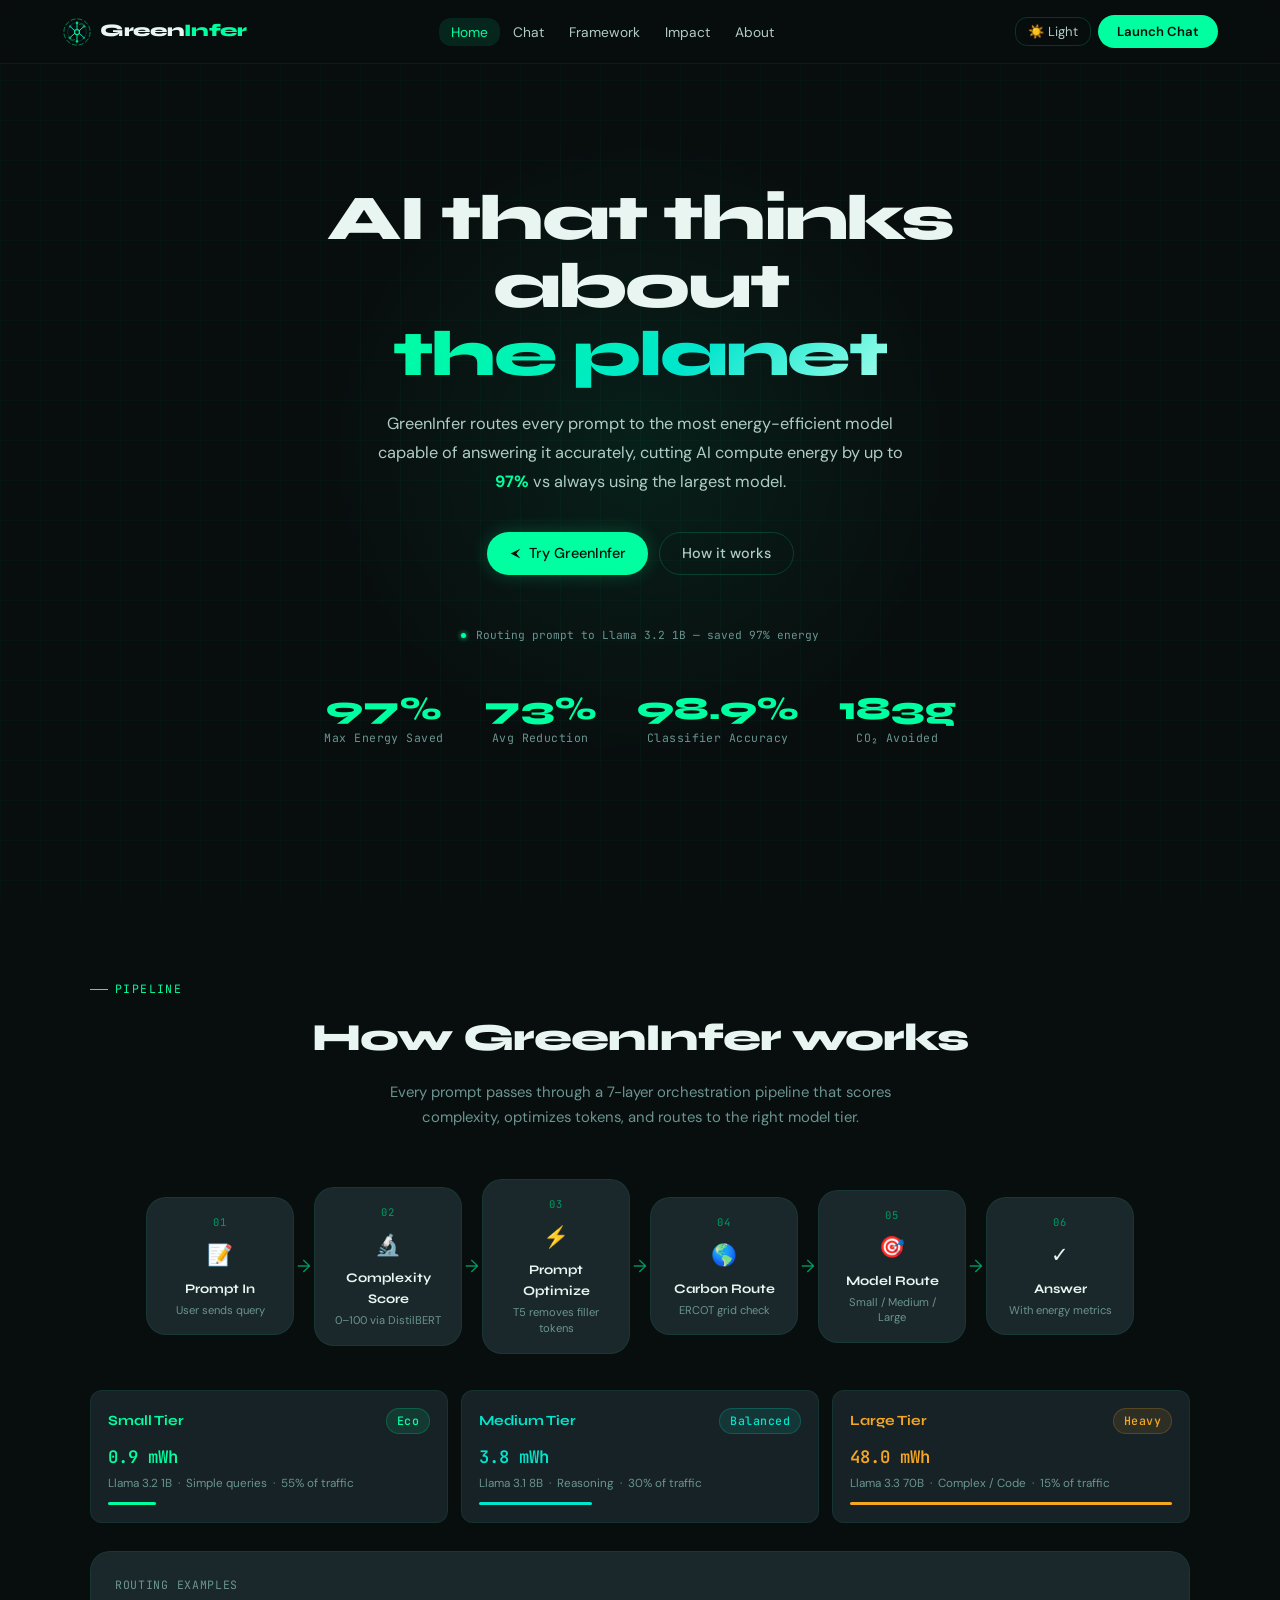
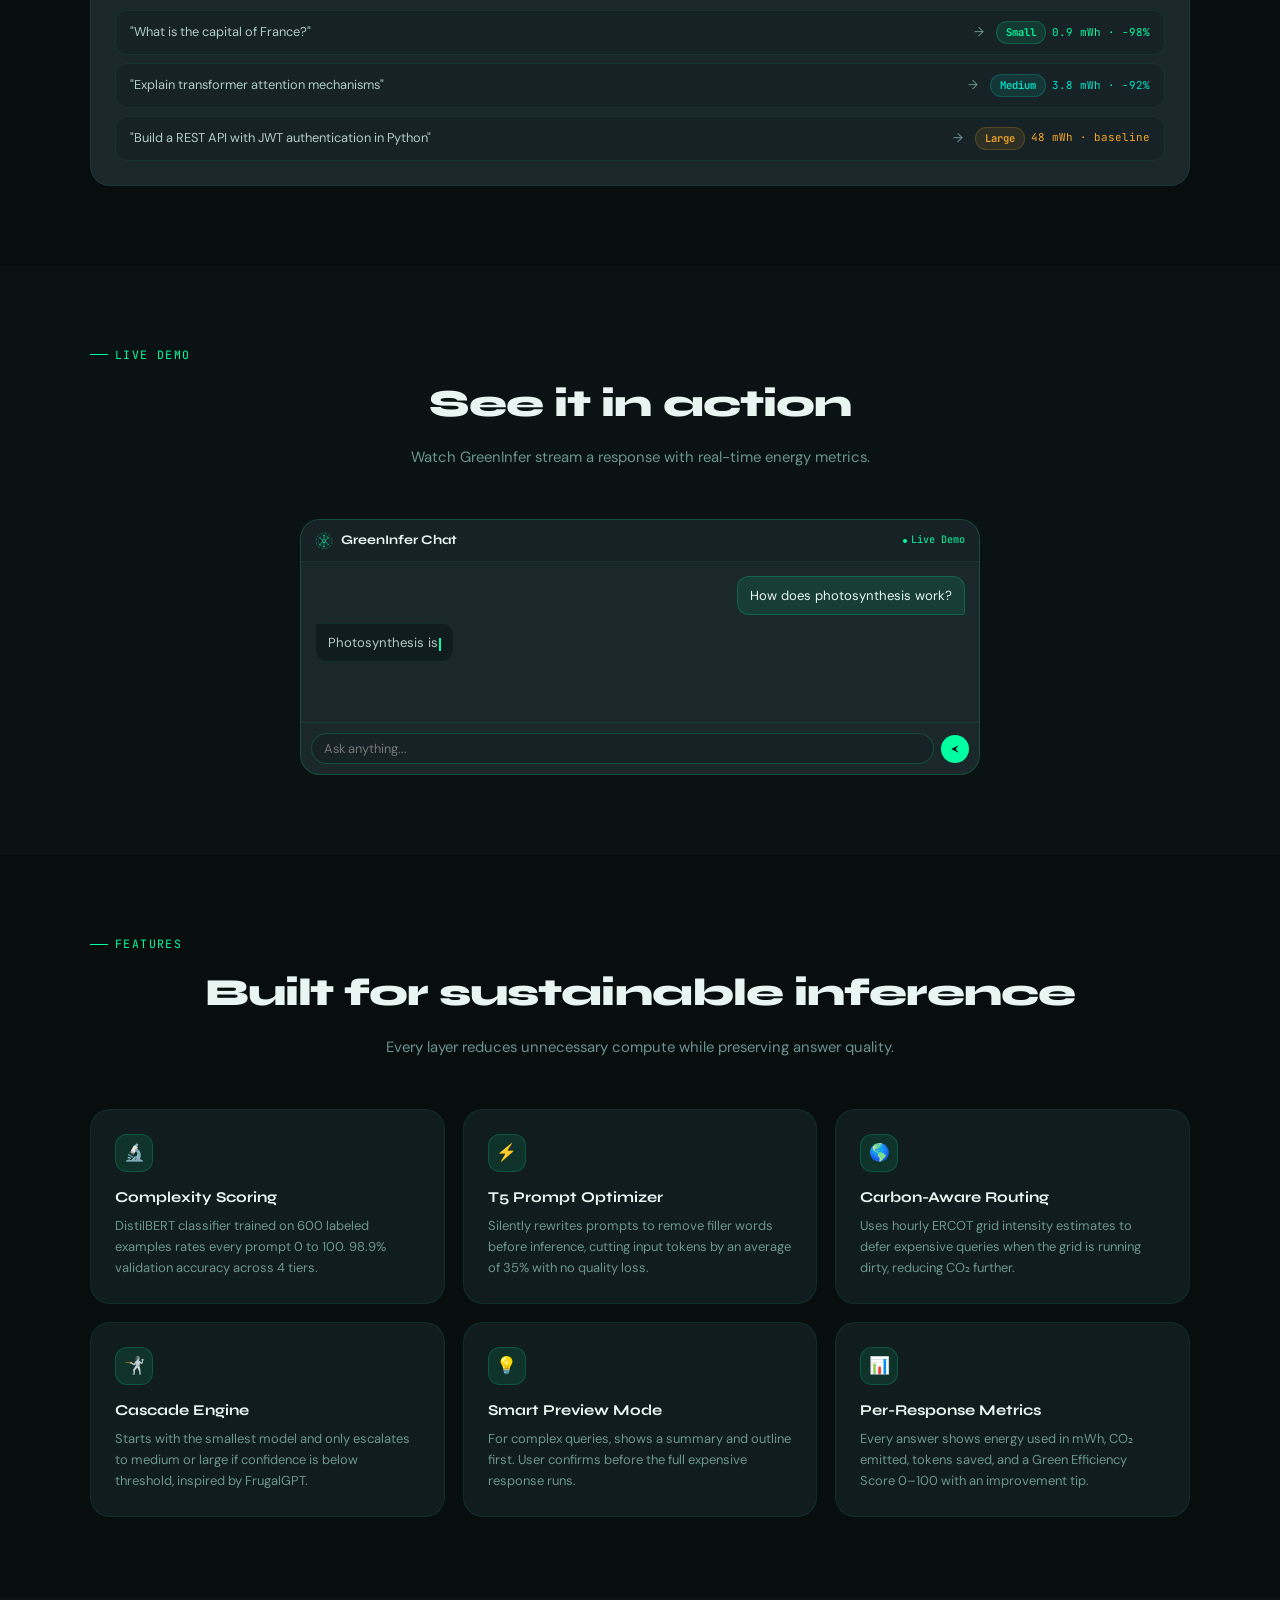
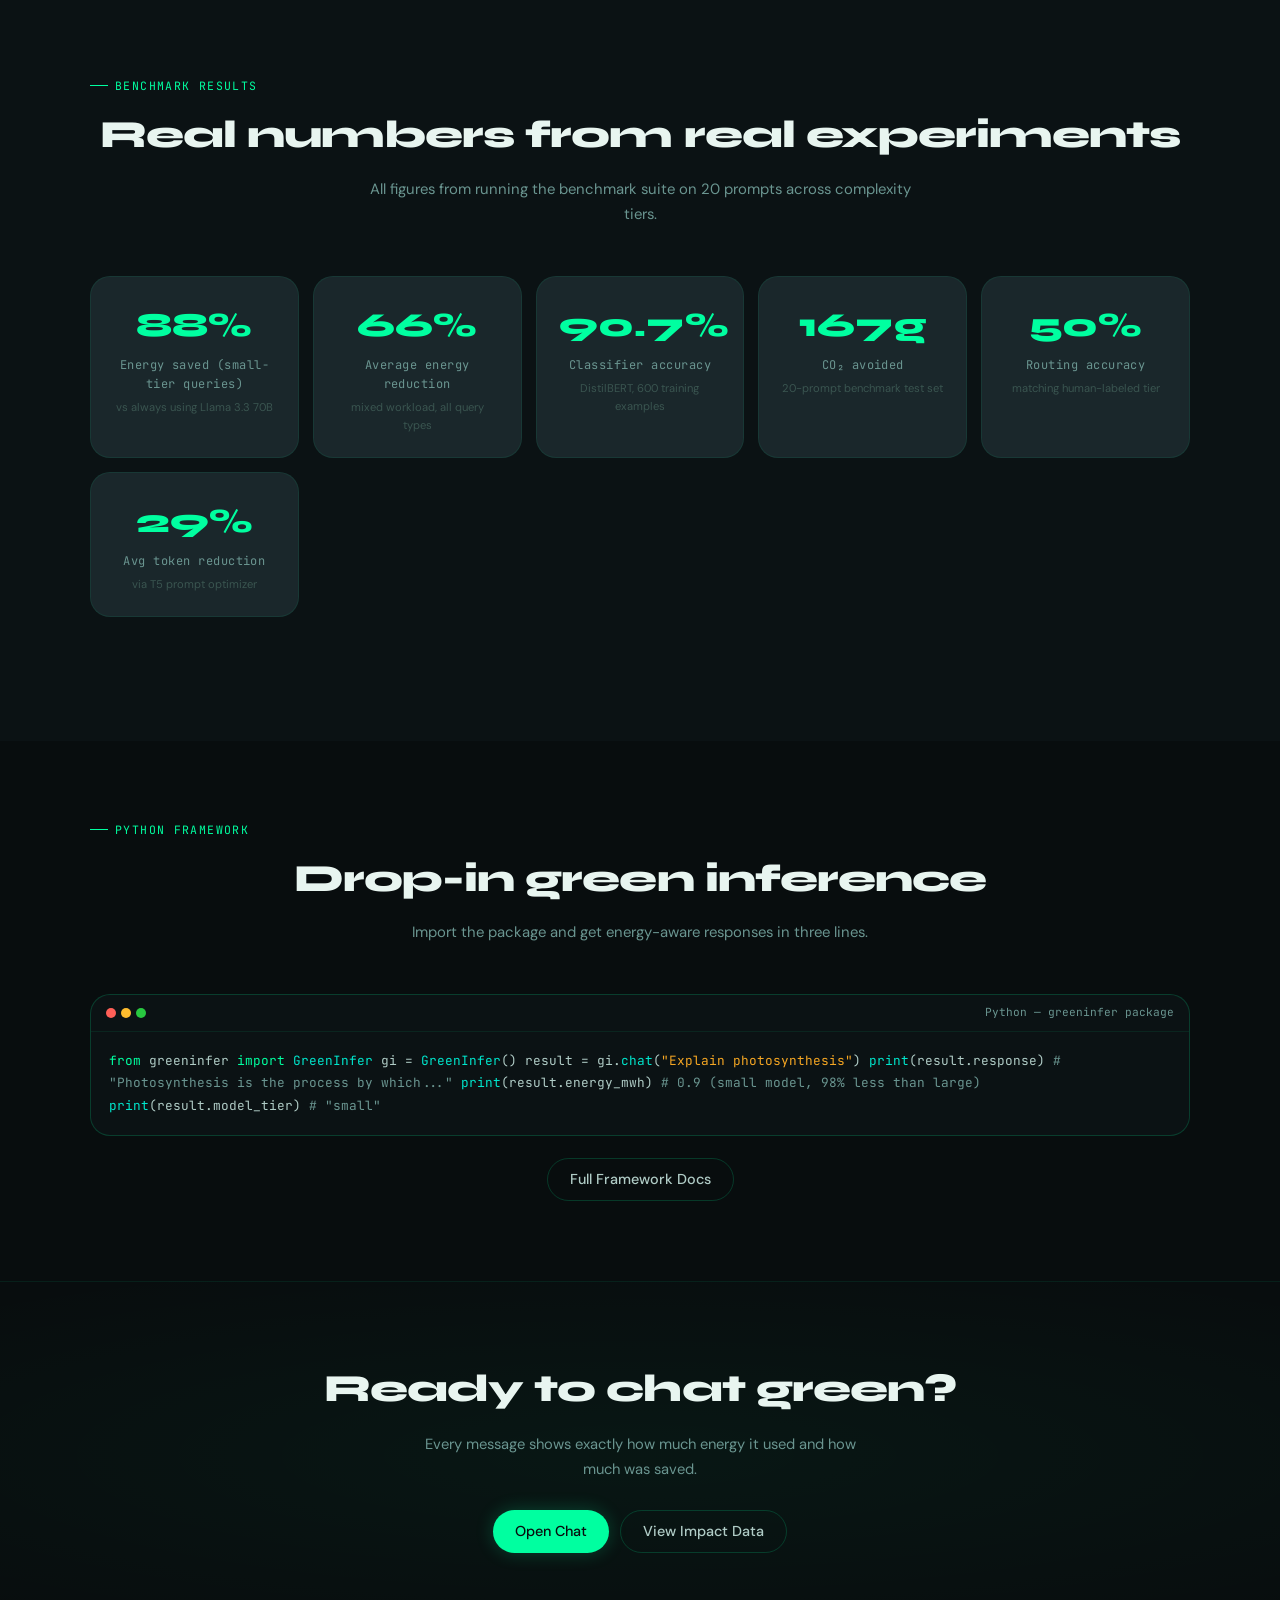
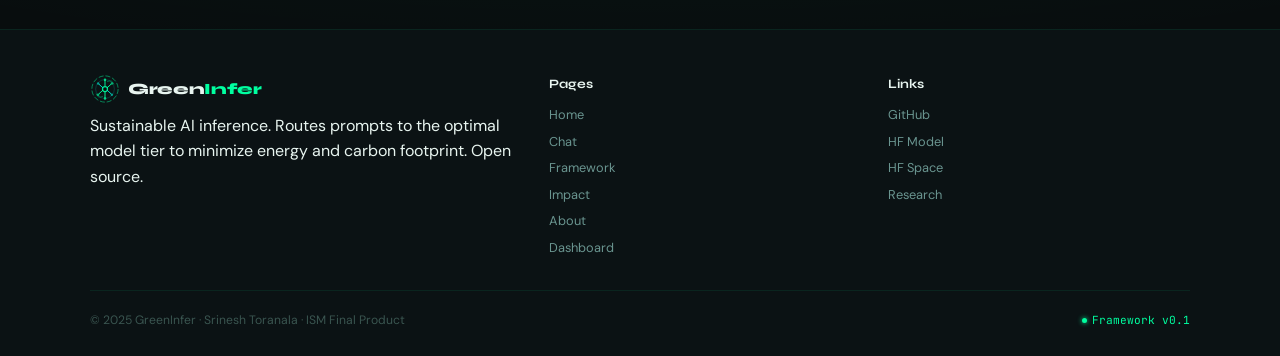
==== commit 96b12b6d: "Update index.html" ====
--- a/docs/index.html
+++ b/docs/index.html
@@ -8,6 +8,8 @@
   <style>
 @import url('https://fonts.googleapis.com/css2?family=Syne:wght@400;600;700;800&family=DM+Sans:ital,opsz,wght@0,9..40,300;0,9..40,400;0,9..40,500;1,9..40,300&family=JetBrains+Mono:wght@300;400;500&display=swap');
 
+.nav-right { min-width: 240px; justify-content: flex-end; }
+.nbtn-g    { min-width: 120px; justify-content: center; }
 /* ── VARIABLES ── */
 :root {
   --void:#080d0e; --deep:#0b1214; --surface:#111c1e;
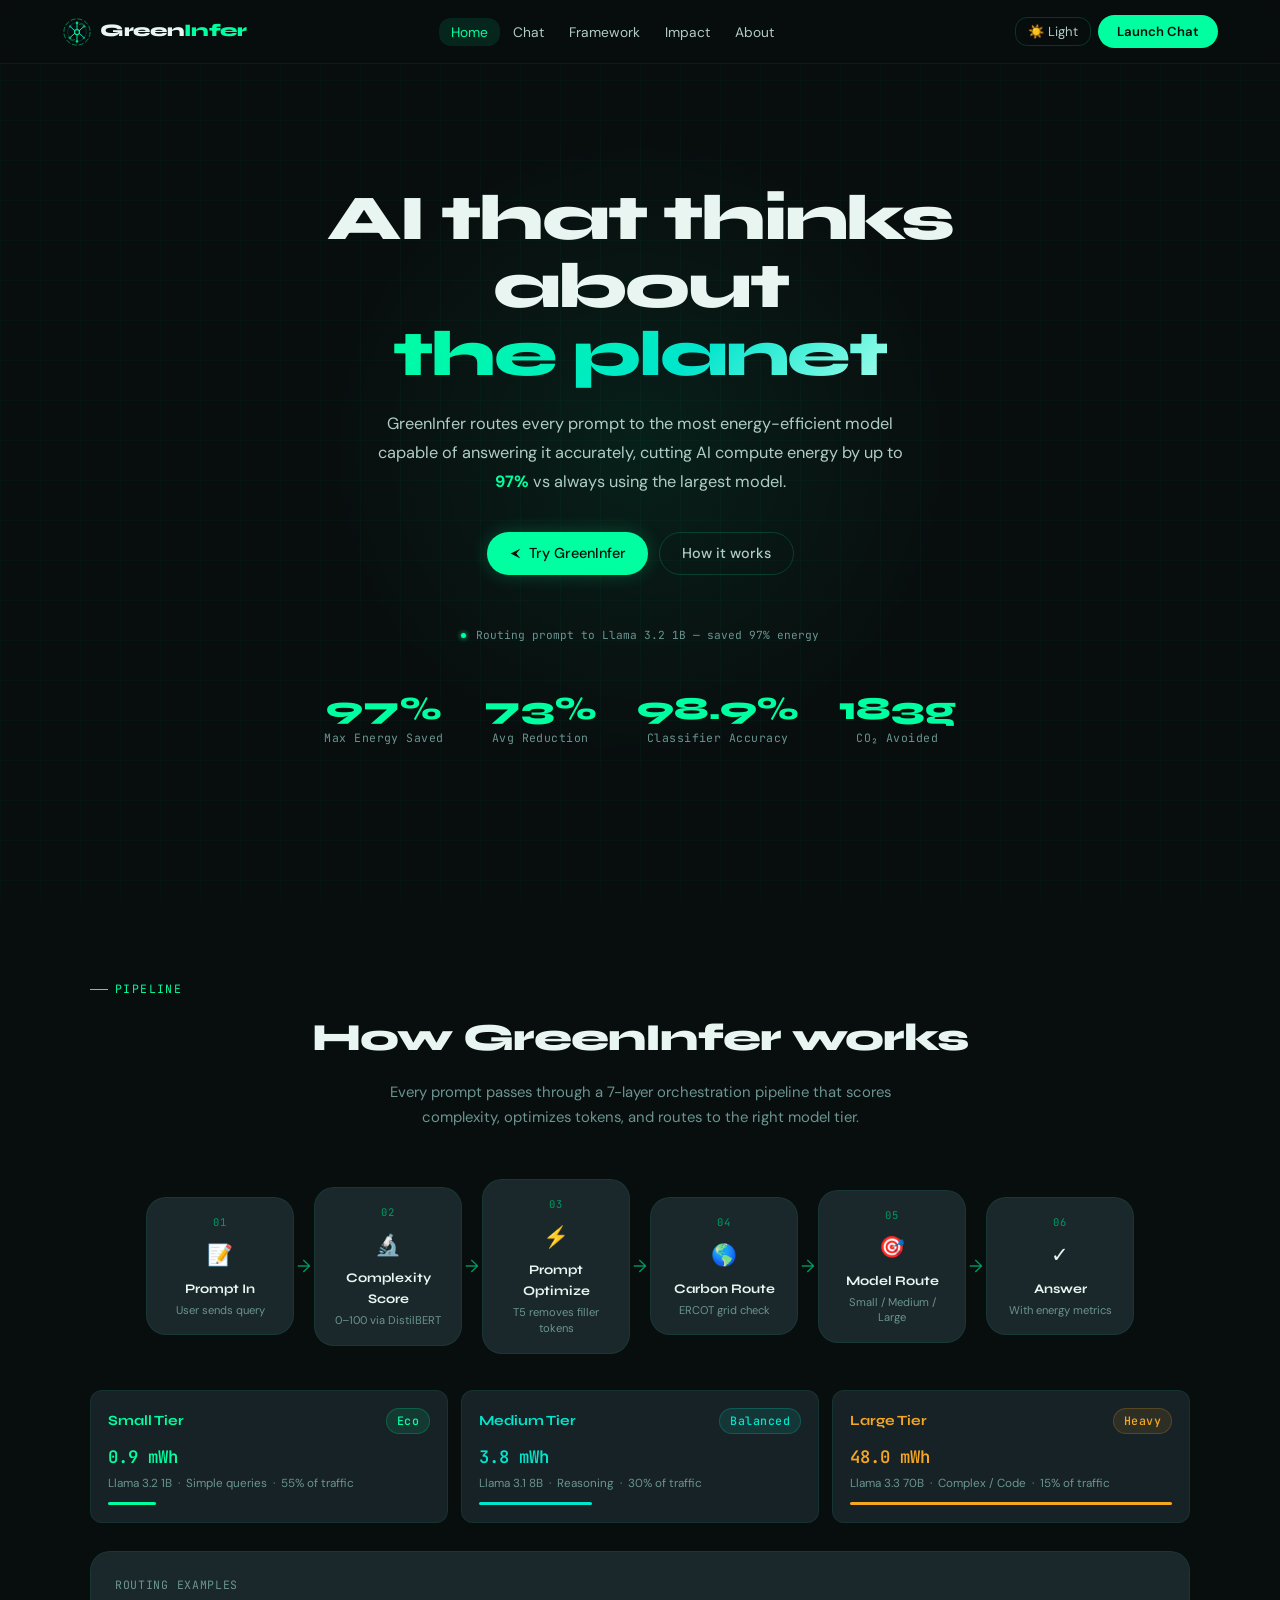
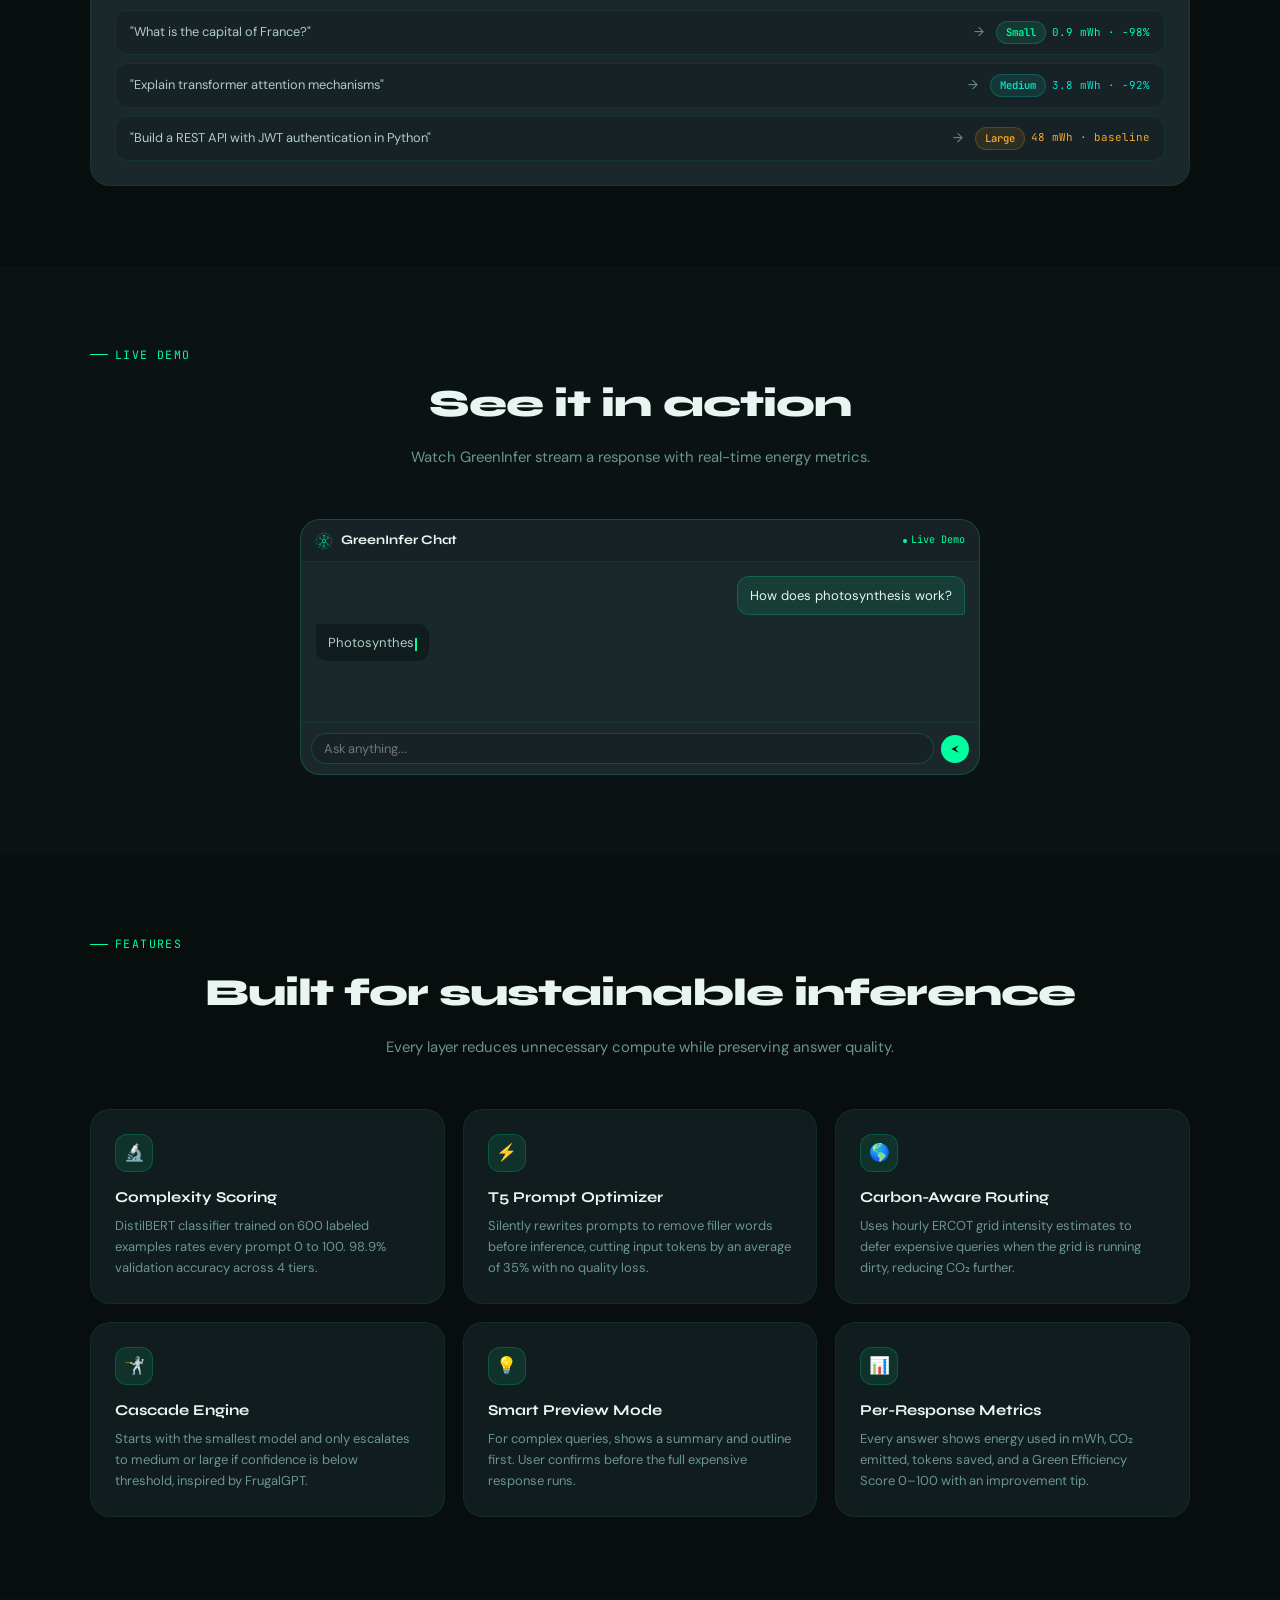
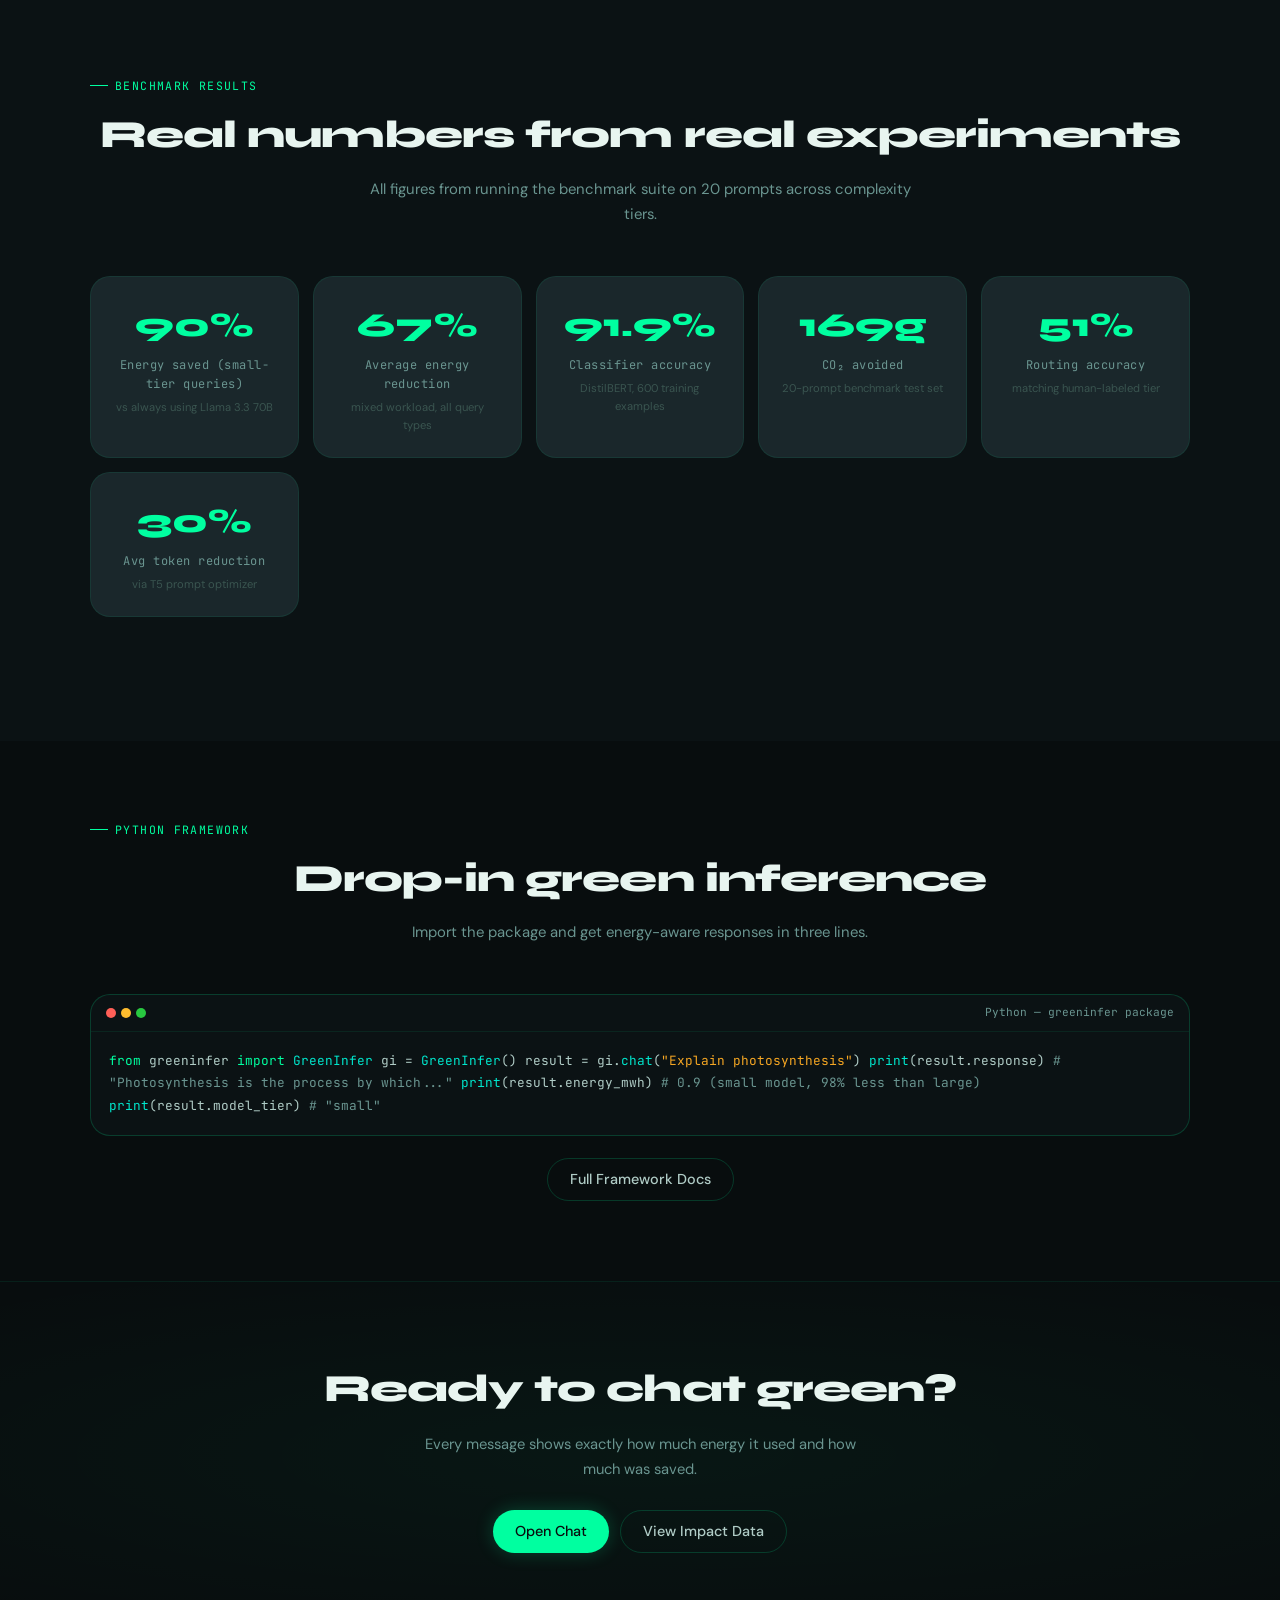
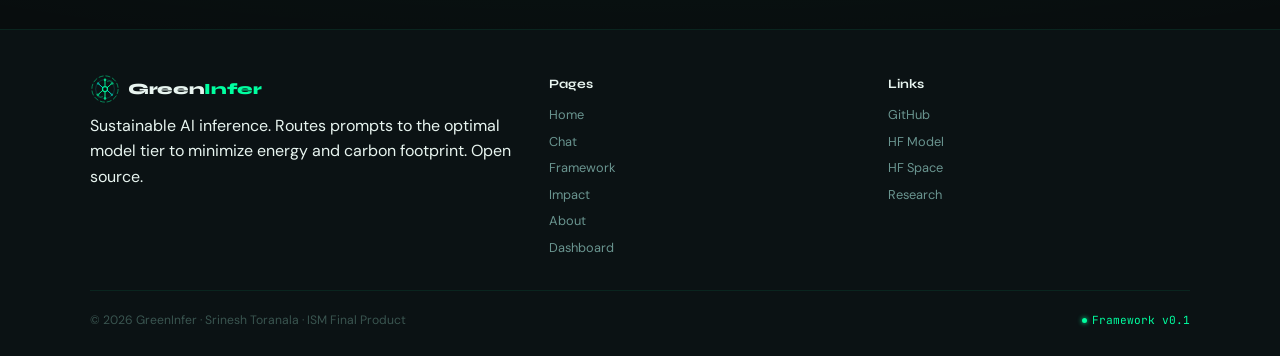
==== commit 4a633e8c: "Fix relative links, tab titles, favicon, footer year" ====
--- a/docs/index.html
+++ b/docs/index.html
@@ -3,7 +3,7 @@
 <head>
   <meta charset="UTF-8"/>
   <meta name="viewport" content="width=device-width, initial-scale=1.0"/>
-  <title>GreenInfer — Sustainable AI Inference</title>
+  <title>GreenInfer | Sustainable AI Inference</title>
   <meta name="description" content="GreenInfer routes every AI prompt to the most energy-efficient model capable of answering it accurately."/>
   <style>
 @import url('https://fonts.googleapis.com/css2?family=Syne:wght@400;600;700;800&family=DM+Sans:ital,opsz,wght@0,9..40,300;0,9..40,400;0,9..40,500;1,9..40,300&family=JetBrains+Mono:wght@300;400;500&display=swap');
@@ -299,25 +299,26 @@
   .hero-title { font-size:clamp(1.9rem,8vw,2.8rem); }
 }
   </style>
+  <link rel="icon" href="logo.svg" type="image/svg+xml"/>
 </head>
 <body>
 
 <nav class="site-nav">
   <div class="nav-in">
-    <a href="/" class="nav-logo">
-      <img src="/logo.svg" alt="GreenInfer"/>
+    <a href="./" class="nav-logo">
+      <img src="logo.svg" alt="GreenInfer"/>
       <span class="nav-logo-txt">Green<span>Infer</span></span>
     </a>
     <ul class="nav-links">
-      <li><a href="/" class="active">Home</a></li>
-      <li><a href="/chat">Chat</a></li>
-      <li><a href="/framework">Framework</a></li>
-      <li><a href="/impact">Impact</a></li>
-      <li><a href="/about">About</a></li>
+      <li><a href="./" class="active">Home</a></li>
+      <li><a href="chat/">Chat</a></li>
+      <li><a href="framework/">Framework</a></li>
+      <li><a href="impact/">Impact</a></li>
+      <li><a href="about/">About</a></li>
     </ul>
     <div class="nav-right">
       <button class="nbtn" id="theme-btn">&#9728;&#65039; Light</button>
-      <a href="/chat" class="nbtn nbtn-g">Launch Chat</a>
+      <a href="chat/" class="nbtn nbtn-g">Launch Chat</a>
     </div>
     <button class="nav-mobile" id="nav-toggle" aria-label="Menu">
       <svg width="19" height="19" viewBox="0 0 22 22" fill="currentColor"><rect y="3" width="22" height="2" rx="1"/><rect y="10" width="22" height="2" rx="1"/><rect y="17" width="22" height="2" rx="1"/></svg>
@@ -325,8 +326,8 @@
   </div>
 </nav>
 <div class="nav-mob-menu" id="mob-menu">
-  <a href="/">Home</a><a href="/chat">Chat</a><a href="/framework">Framework</a>
-  <a href="/impact">Impact</a><a href="/about">About</a><a href="/dashboard">Dashboard</a>
+  <a href="./">Home</a><a href="chat/">Chat</a><a href="framework/">Framework</a>
+  <a href="impact/">Impact</a><a href="about/">About</a><a href="dashboard.html">Dashboard</a>
 </div>
 
 <!-- HERO -->
@@ -341,11 +342,11 @@
     GreenInfer routes every prompt to the most energy-efficient model capable of answering it accurately, cutting AI compute energy by up to <strong style="color:var(--g)">97%</strong> vs always using the largest model.
   </p>
   <div class="hero-acts">
-    <a href="/chat" class="btn btn-g">
+    <a href="chat/" class="btn btn-g">
       <svg width="13" height="13" viewBox="0 0 16 16" fill="currentColor"><path d="M2 8l12-6-5 6 5 6z"/></svg>
       Try GreenInfer
     </a>
-    <a href="/framework" class="btn btn-gh">How it works</a>
+    <a href="framework/" class="btn btn-gh">How it works</a>
   </div>
   <div class="hero-live-demo">
     <span class="hero-live-dot"></span>
@@ -419,7 +420,7 @@
     </div>
     <div class="chat-preview-wrap">
       <div class="cp-header">
-        <img src="/logo.svg" width="18" height="18" alt=""/>
+        <img src="logo.svg" width="18" height="18" alt=""/>
         <span class="cp-title">GreenInfer Chat</span>
         <span class="cp-live">Live Demo</span>
       </div>
@@ -509,7 +510,7 @@
 <span class="out"># "small"</span></div>
     </div>
     <div style="text-align:center;margin-top:22px">
-      <a href="/framework" class="btn btn-gh">Full Framework Docs</a>
+      <a href="framework/" class="btn btn-gh">Full Framework Docs</a>
     </div>
   </div>
 </section>
@@ -520,8 +521,8 @@
     <h2>Ready to chat green?</h2>
     <p>Every message shows exactly how much energy it used and how much was saved.</p>
     <div class="cta-acts">
-      <a href="/chat" class="btn btn-g">Open Chat</a>
-      <a href="/impact" class="btn btn-gh">View Impact Data</a>
+      <a href="chat/" class="btn btn-g">Open Chat</a>
+      <a href="impact/" class="btn btn-gh">View Impact Data</a>
     </div>
   </div>
 </section>
@@ -530,12 +531,12 @@
   <div class="foot-in">
     <div class="foot-top">
       <div>
-        <a href="/" class="nav-logo" style="display:inline-flex;margin-bottom:9px;"><img src="/logo.svg" width="26" height="26" alt=""/><span class="nav-logo-txt" style="font-size:.98rem">Green<span>Infer</span></span></a>
+        <a href="./" class="nav-logo" style="display:inline-flex;margin-bottom:9px;"><img src="logo.svg" width="26" height="26" alt=""/><span class="nav-logo-txt" style="font-size:.98rem">Green<span>Infer</span></span></a>
         <p>Sustainable AI inference. Routes prompts to the optimal model tier to minimize energy and carbon footprint. Open source.</p>
       </div>
       <div>
         <div class="foot-col-h">Pages</div>
-        <div class="foot-links"><a href="/">Home</a><a href="/chat">Chat</a><a href="/framework">Framework</a><a href="/impact">Impact</a><a href="/about">About</a><a href="/dashboard">Dashboard</a></div>
+        <div class="foot-links"><a href="./">Home</a><a href="chat/">Chat</a><a href="framework/">Framework</a><a href="impact/">Impact</a><a href="about/">About</a><a href="dashboard.html">Dashboard</a></div>
       </div>
       <div>
         <div class="foot-col-h">Links</div>
@@ -543,7 +544,7 @@
       </div>
     </div>
     <div class="foot-btm">
-      <span>&#169; 2025 GreenInfer &middot; Srinesh Toranala &middot; ISM Final Product</span>
+      <span>&#169; 2026 GreenInfer &middot; Srinesh Toranala &middot; ISM Final Product</span>
       <span class="live-dot">Framework v0.1</span>
     </div>
   </div>
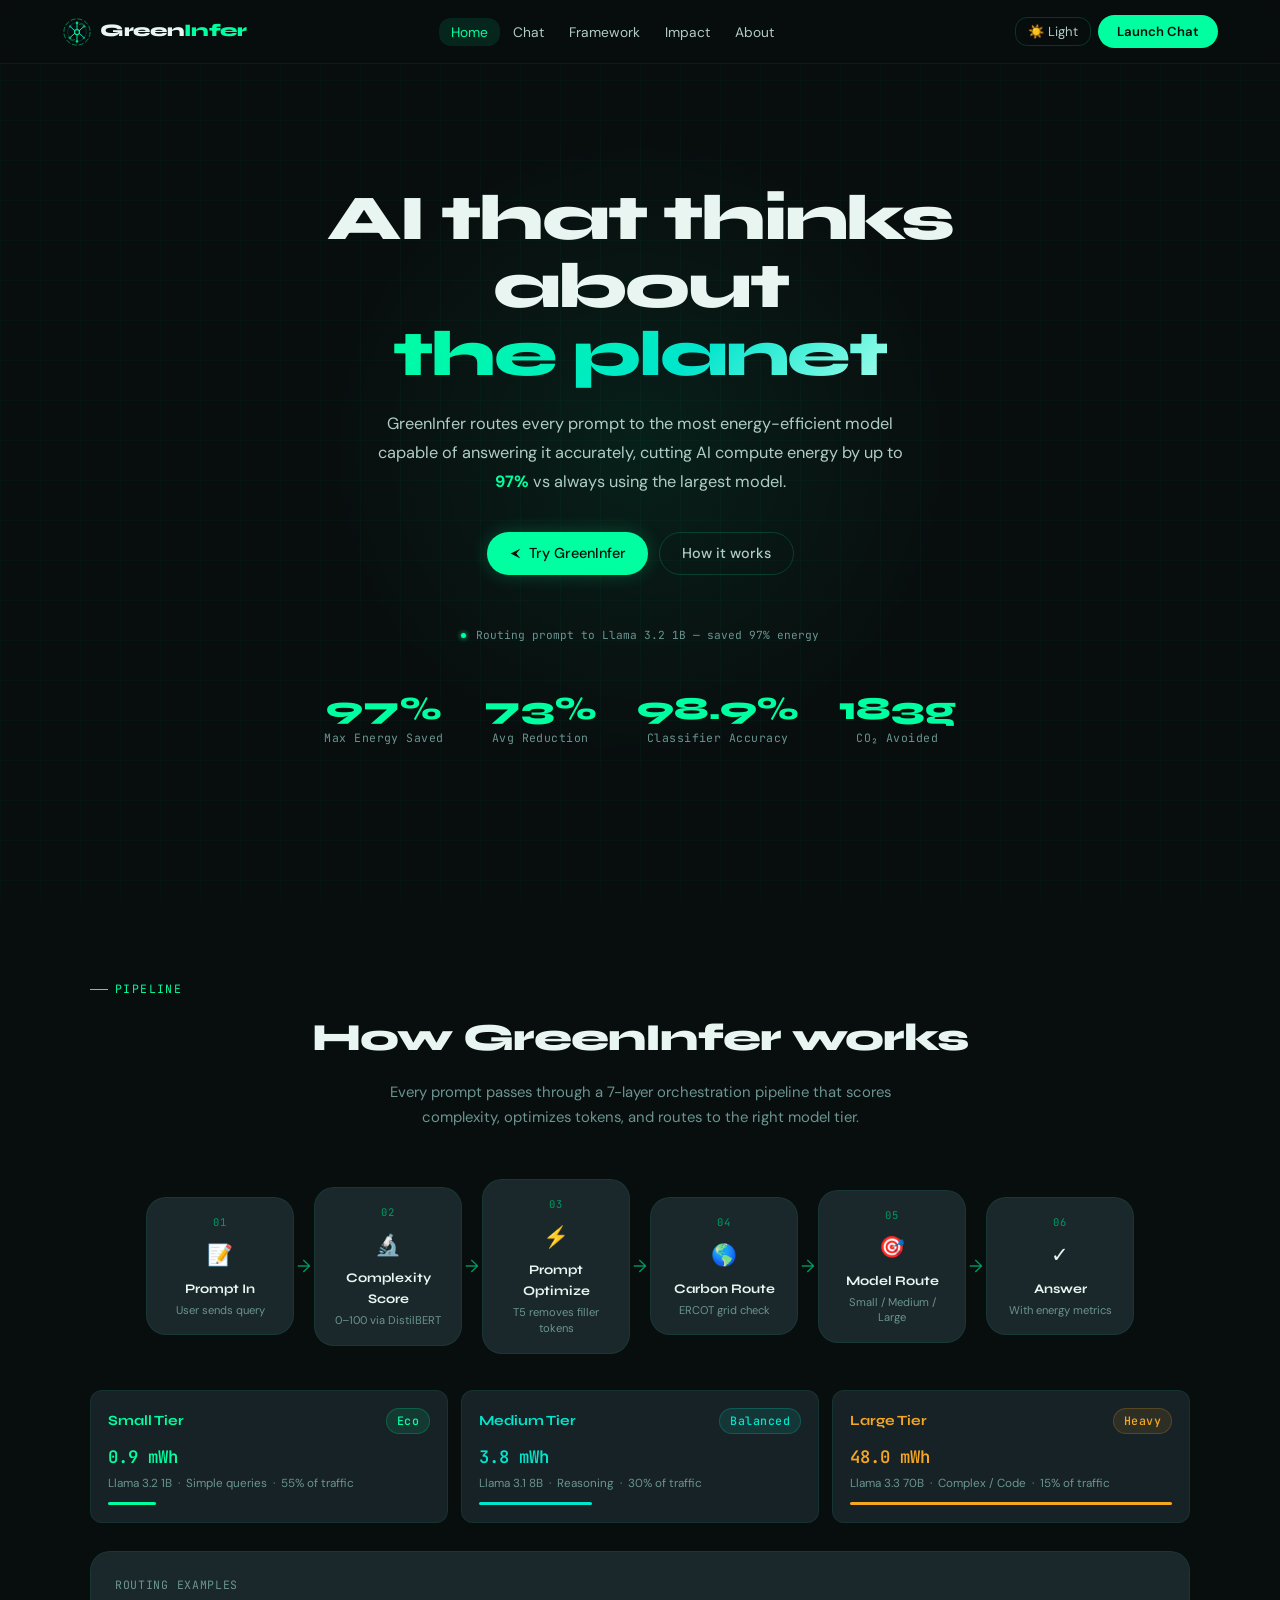
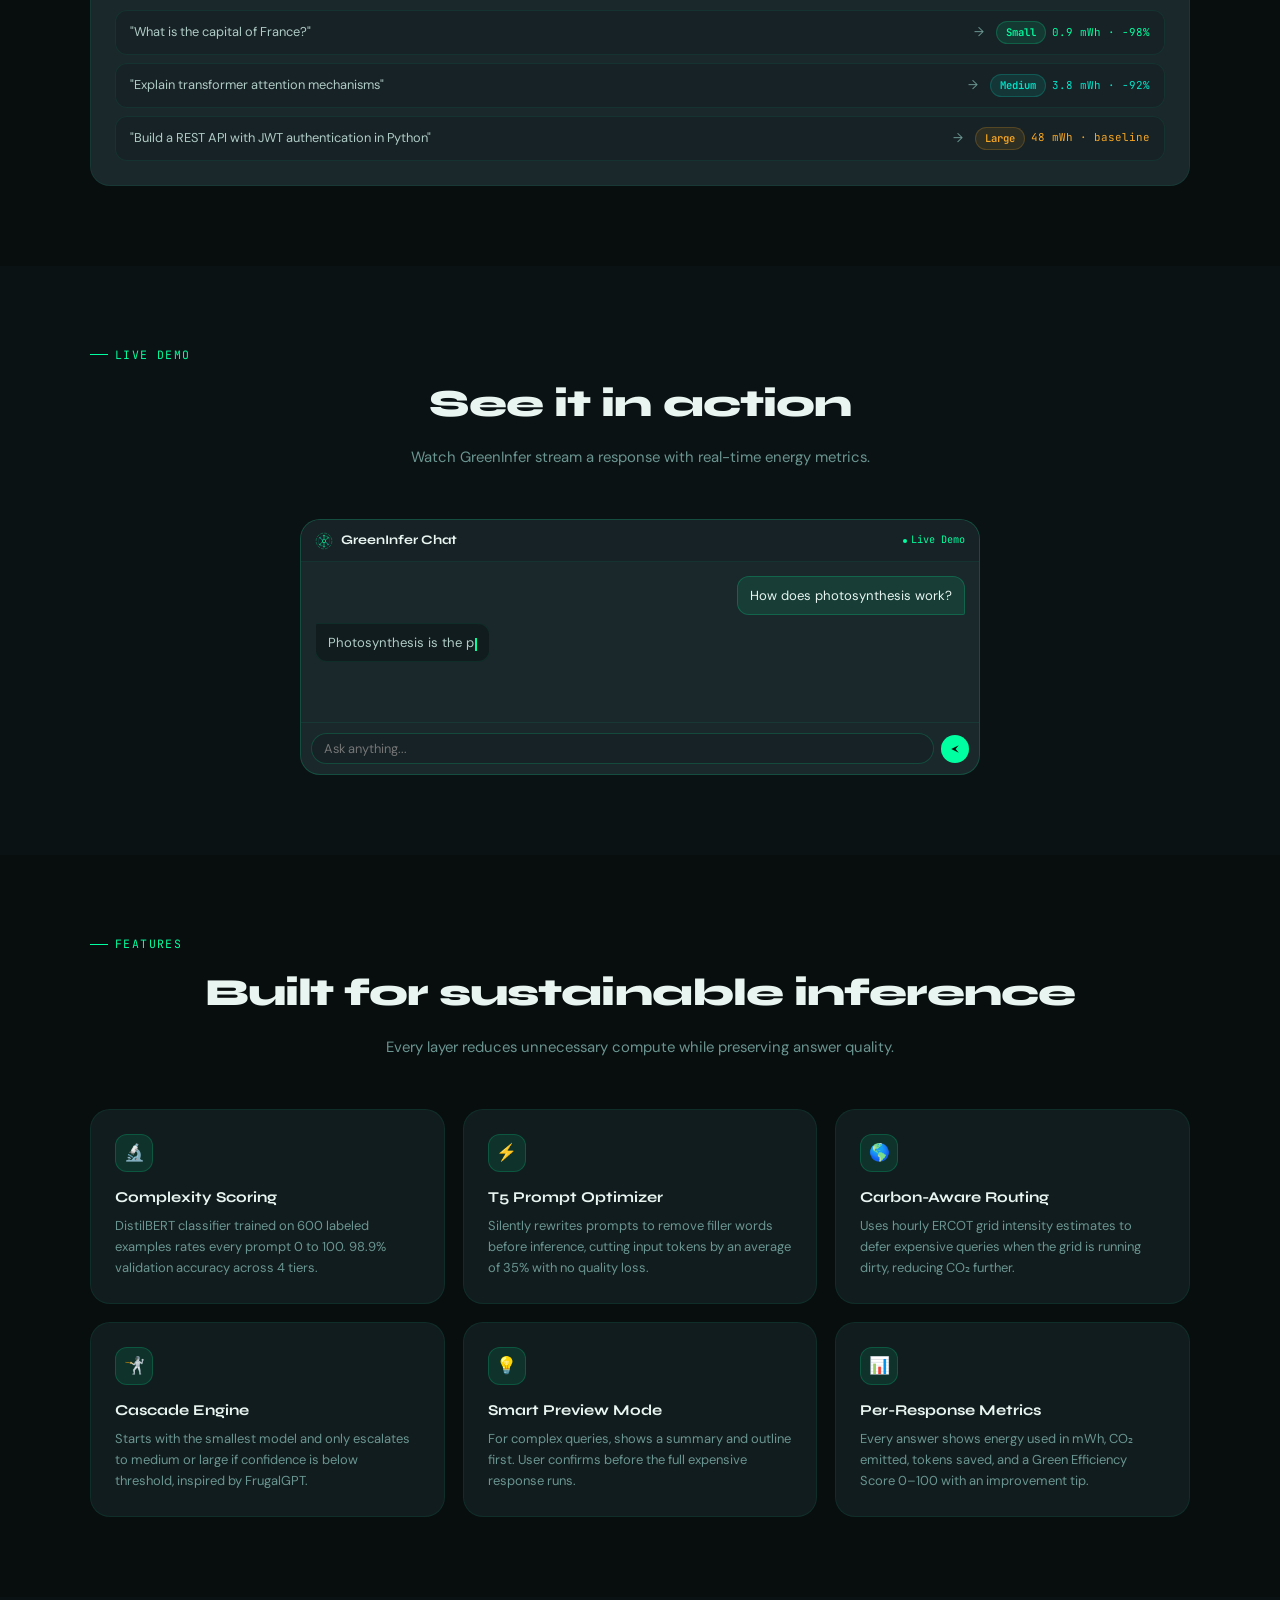
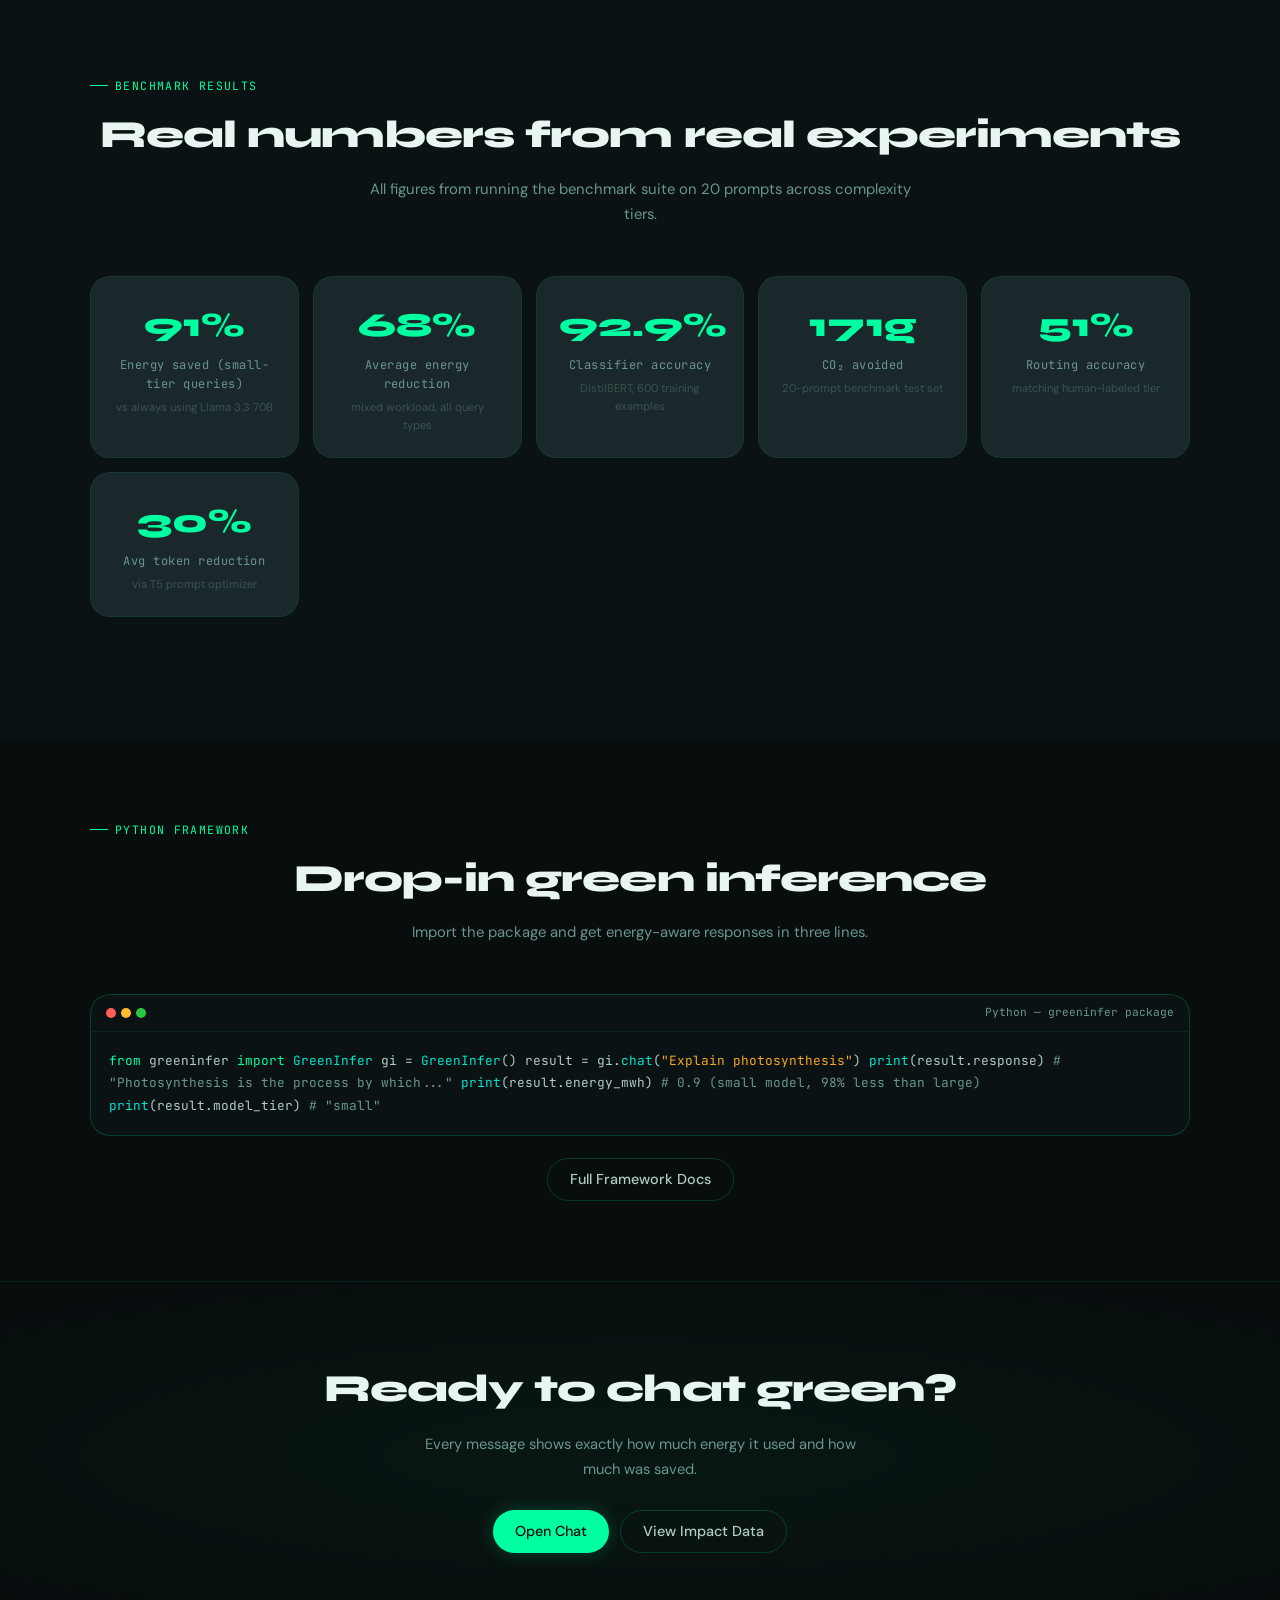
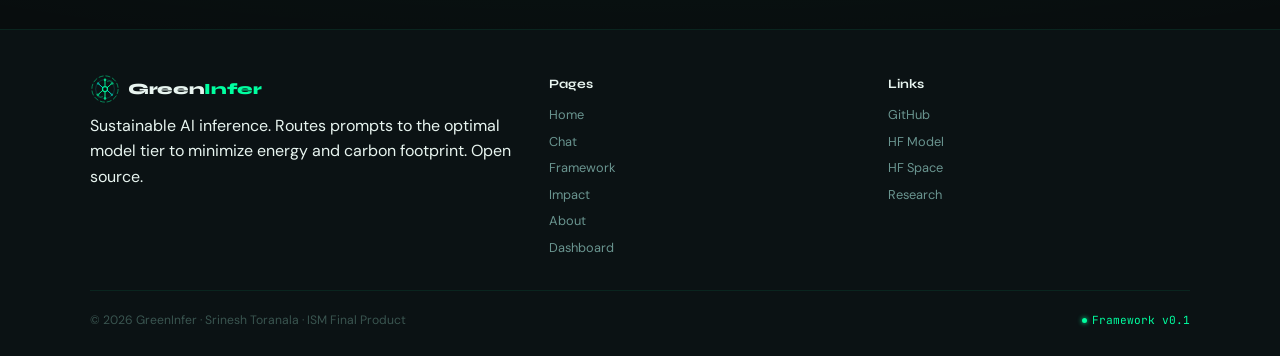
==== commit 2e64e5f5: "Update comment style from '──' to '---' in CSS" ====
--- a/docs/index.html
+++ b/docs/index.html
@@ -10,7 +10,7 @@
 
 .nav-right { min-width: 240px; justify-content: flex-end; }
 .nbtn-g    { min-width: 120px; justify-content: center; }
-/* ── VARIABLES ── */
+/* --- VARIABLES --- */
 :root {
   --void:#080d0e; --deep:#0b1214; --surface:#111c1e;
   --raised:#172226; --card:#1a272b;
@@ -22,7 +22,7 @@
   --r1:6px; --r2:12px; --r3:20px; --r4:32px; --nav:64px;
 }
 
-/* ── LIGHT MODE ── */
+/* --- LIGHT MODE --- */
 body.light {
   --void:#f5f9f7; --deep:#eaf2ee; --surface:#deeae4; --raised:#d0e0d6; --card:#c4d6cc;
   --b0:rgba(0,80,45,.09); --b1:rgba(0,80,45,.18); --b2:rgba(0,110,60,.4);
@@ -31,7 +31,7 @@
   --t1:#0c1f16; --t2:#1e3d2c; --t3:#3a6450; --t4:#6a9478;
 }
 
-/* ── RESET ── */
+/* --- RESET --- */
 *,*::before,*::after { box-sizing:border-box; margin:0; padding:0; }
 html { scroll-behavior:smooth; }
 body {
@@ -44,7 +44,7 @@
 ::selection { background:rgba(0,255,160,.18); color:var(--g); }
 a { color:var(--g); text-decoration:none; }
 
-/* ── KEYFRAMES ── */
+/* --- KEYFRAMES --- */
 @keyframes blink { 0%,100%{opacity:1;transform:scale(1)} 50%{opacity:.4;transform:scale(.7)} }
 @keyframes fadeUp { from{opacity:0;transform:translateY(22px)} to{opacity:1;transform:translateY(0)} }
 @keyframes gridScroll { 0%{background-position:0 0} 100%{background-position:40px 40px} }
@@ -52,7 +52,7 @@
 @keyframes cursorBlink { 0%,100%{opacity:1} 49%{opacity:1} 50%{opacity:0} }
 @keyframes float { 0%,100%{transform:translateY(0)} 50%{transform:translateY(-7px)} }
 
-/* ── UTILITIES ── */
+/* --- UTILITIES --- */
 .mono { font-family:var(--fm); }
 .green { color:var(--g); }
 .gradient-text {
@@ -70,7 +70,7 @@
 body.light .badge-g { background:rgba(0,95,53,.1); border-color:rgba(0,95,53,.25); }
 body.light .badge-t { background:rgba(0,82,72,.1); border-color:rgba(0,82,72,.25); }
 
-/* ── NAV ── */
+/* --- NAV --- */
 .site-nav {
   position:fixed; top:0; left:0; right:0; z-index:900;
   height:var(--nav); background:rgba(8,13,14,.88);
@@ -107,18 +107,18 @@
 .nav-mob-menu a { padding:10px 14px; border-radius:8px; color:var(--t2); font-size:.92rem; transition:all .15s; text-decoration:none; display:block; }
 .nav-mob-menu a:hover { background:var(--gd); color:var(--g); }
 
-/* ── LAYOUT ── */
+/* --- LAYOUT --- */
 .section { padding:80px 22px; }
 .section-alt { background:var(--deep); transition:background .25s; }
 .container { max-width:1100px; margin:0 auto; }
 .section-eyebrow { font-family:var(--fm); font-size:.72rem; color:var(--g); letter-spacing:.12em; text-transform:uppercase; margin-bottom:9px; display:flex; align-items:center; gap:7px; }
 .section-eyebrow::before { content:''; width:18px; height:1px; background:var(--g); }
-/* KEY FIX: constrained section title to avoid too-wide text */
+
 .section-title { font-family:var(--fd); font-size:clamp(1.6rem,3vw,2.4rem); font-weight:800; letter-spacing:-.025em; margin-bottom:11px; }
 .section-sub { font-size:.93rem; color:var(--t3); max-width:560px; margin:0 auto; line-height:1.72; }
 .section-header { text-align:center; margin-bottom:48px; }
 
-/* ── HERO ── */
+/* --- HERO --- */
 .hero {
   min-height:100vh; display:flex; flex-direction:column;
   align-items:center; justify-content:center;
@@ -139,10 +139,9 @@
 }
 body.light .hero-glow { background:radial-gradient(circle,rgba(0,95,53,.06),transparent 68%); }
 
-/* THE BIG FIX: proper hero title sizing — was too wide on 5rem */
 .hero-title {
   font-family:var(--fd);
-  font-size:clamp(2.2rem, 5.5vw, 4rem); /* was 6.5vw/5rem — now constrained */
+  font-size:clamp(2.2rem, 5.5vw, 4rem); 
   font-weight:800;
   line-height:1.06;
   letter-spacing:-.035em;
@@ -186,7 +185,7 @@
 .hstat-v { font-family:var(--fd); font-size:2rem; font-weight:800; color:var(--g); line-height:1; }
 .hstat-l { font-size:.72rem; color:var(--t3); font-family:var(--fm); margin-top:4px; letter-spacing:.04em; }
 
-/* ── PIPELINE ── */
+/* --- PIPELINE --- */
 .pipeline { display:flex; align-items:center; gap:0; flex-wrap:wrap; justify-content:center; margin:36px 0; }
 .pipe-step { background:var(--card); border:1px solid var(--b0); border-radius:var(--r3); padding:16px 18px; text-align:center; width:148px; flex-shrink:0; transition:all .2s; }
 .pipe-step:hover { border-color:var(--g); transform:translateY(-4px); }
@@ -196,7 +195,7 @@
 .pipe-sub { font-size:.7rem; color:var(--t3); line-height:1.4; }
 .pipe-arr { font-size:1.1rem; color:var(--gm); margin:0 3px; flex-shrink:0; }
 
-/* ── TIERS ── */
+/* --- TIERS --- */
 .tier-grid { display:grid; grid-template-columns:repeat(3,1fr); gap:13px; }
 .tier-card { background:var(--raised); border:1px solid var(--b0); border-radius:var(--r2); padding:17px; transition:border-color .2s; }
 .tier-card:hover { border-color:var(--b1); }
@@ -206,7 +205,7 @@
 .tier-detail { font-size:.73rem; color:var(--t3); }
 .tier-bar { height:3px; border-radius:2px; margin-top:9px; }
 
-/* ── DEMO BOX ── */
+/* --- DEMO BOX --- */
 .demo-box { background:var(--card); border:1px solid var(--b0); border-radius:var(--r3); padding:24px; margin-top:28px; }
 .demo-label { font-family:var(--fm); font-size:.72rem; color:var(--t3); letter-spacing:.06em; text-transform:uppercase; margin-bottom:16px; }
 .demo-row { display:flex; align-items:center; gap:12px; padding:10px 14px; background:var(--raised); border:1px solid var(--b0); border-radius:var(--r2); font-size:.8rem; margin-bottom:8px; cursor:default; transition:all .2s; }
@@ -221,7 +220,7 @@
 .db-l { background:rgba(245,166,35,.1); color:var(--amber); border:1px solid rgba(245,166,35,.2); }
 .demo-e { font-family:var(--fm); font-size:.68rem; }
 
-/* ── FEATURES ── */
+/* --- FEATURES --- */
 .feat-grid { display:grid; grid-template-columns:repeat(auto-fit,minmax(270px,1fr)); gap:18px; }
 .feat-card { background:var(--surface); border:1px solid var(--b0); border-radius:var(--r3); padding:24px; transition:all .25s; position:relative; overflow:hidden; }
 .feat-card:hover { border-color:var(--b1); transform:translateY(-4px); }
@@ -229,7 +228,7 @@
 .feat-title { font-family:var(--fd); font-size:.94rem; font-weight:700; margin-bottom:6px; }
 .feat-desc { font-size:.81rem; color:var(--t3); line-height:1.65; }
 
-/* ── STATS ── */
+/* --- STATS --- */
 .stat-grid { display:grid; grid-template-columns:repeat(auto-fit,minmax(190px,1fr)); gap:14px; margin-bottom:44px; }
 .stat-card { background:var(--card); border:1px solid var(--b0); border-radius:var(--r3); padding:22px; text-align:center; transition:border-color .2s; }
 .stat-card:hover { border-color:var(--b1); }
@@ -237,7 +236,7 @@
 .stat-l { font-size:.75rem; color:var(--t3); font-family:var(--fm); margin-top:3px; letter-spacing:.04em; }
 .stat-n { font-size:.7rem; color:var(--t4); margin-top:5px; }
 
-/* ── CODE ── */
+/* --- CODE --- */
 .code-wrap { background:var(--deep); border:1px solid var(--b1); border-radius:var(--r3); overflow:hidden; }
 .code-head { display:flex; align-items:center; justify-content:space-between; padding:9px 15px; border-bottom:1px solid var(--b0); }
 .code-dots { display:flex; gap:5px; }
@@ -250,7 +249,7 @@
 .code-pre .cm { color:var(--t4); }
 .code-pre .out { color:var(--t3); }
 
-/* ── CHAT PREVIEW ── */
+/* --- CHAT PREVIEW --- */
 .chat-preview-wrap { background:var(--card); border:1px solid var(--b1); border-radius:var(--r3); overflow:hidden; max-width:680px; margin:0 auto; }
 .cp-header { background:var(--raised); padding:10px 14px; display:flex; align-items:center; gap:8px; border-bottom:1px solid var(--b0); }
 .cp-title { font-family:var(--fd); font-size:.82rem; font-weight:700; color:var(--t1); }
@@ -267,13 +266,13 @@
 .cp-input { flex:1; background:var(--raised); border:1px solid var(--b1); border-radius:99px; padding:6px 12px; font-size:.8rem; color:var(--t1); font-family:var(--fb); outline:none; }
 .cp-send { width:28px; height:28px; border-radius:50%; background:var(--g); border:none; color:#080d0e; cursor:pointer; display:flex; align-items:center; justify-content:center; font-size:.75rem; }
 
-/* ── CTA ── */
+/* --- CTA --- */
 .cta { background:radial-gradient(ellipse 80% 60% at 50% 50%,rgba(0,255,160,.04),transparent); border-top:1px solid var(--b0); padding:76px 22px; text-align:center; }
 .cta h2 { font-family:var(--fd); font-size:clamp(1.7rem,3.5vw,2.4rem); font-weight:800; letter-spacing:-.025em; margin-bottom:12px; }
 .cta p { font-size:.92rem; color:var(--t3); max-width:460px; margin:0 auto 28px; line-height:1.7; }
 .cta-acts { display:flex; gap:11px; justify-content:center; flex-wrap:wrap; }
 
-/* ── FOOTER ── */
+/* --- FOOTER --- */
 footer { background:var(--deep); border-top:1px solid var(--b0); padding:44px 22px 26px; transition:background .25s; }
 .foot-in { max-width:1100px; margin:0 auto; }
 .foot-top { display:grid; grid-template-columns:1.4fr 1fr 1fr; gap:36px; margin-bottom:32px; }
@@ -286,11 +285,11 @@
 .live-dot { display:inline-flex; align-items:center; font-family:var(--fm); font-size:.7rem; color:var(--g); }
 .live-dot::before { content:''; width:5px; height:5px; border-radius:50%; background:var(--g); box-shadow:0 0 5px var(--g); animation:blink 1.4s ease-in-out infinite; margin-right:5px; }
 
-/* ── SCROLL REVEAL ── */
+/* --- SCROLL REVEAL --- */
 .reveal { opacity:0; transform:translateY(22px); transition:opacity .65s ease,transform .65s ease; }
 .reveal.vis { opacity:1; transform:translateY(0); }
 
-/* ── RESPONSIVE ── */
+/* --- RESPONSIVE --- */
 @media(max-width:900px) { .tier-grid { grid-template-columns:1fr; } .foot-top { grid-template-columns:1fr; } }
 @media(max-width:600px) {
   .hero-stats { gap:24px; }
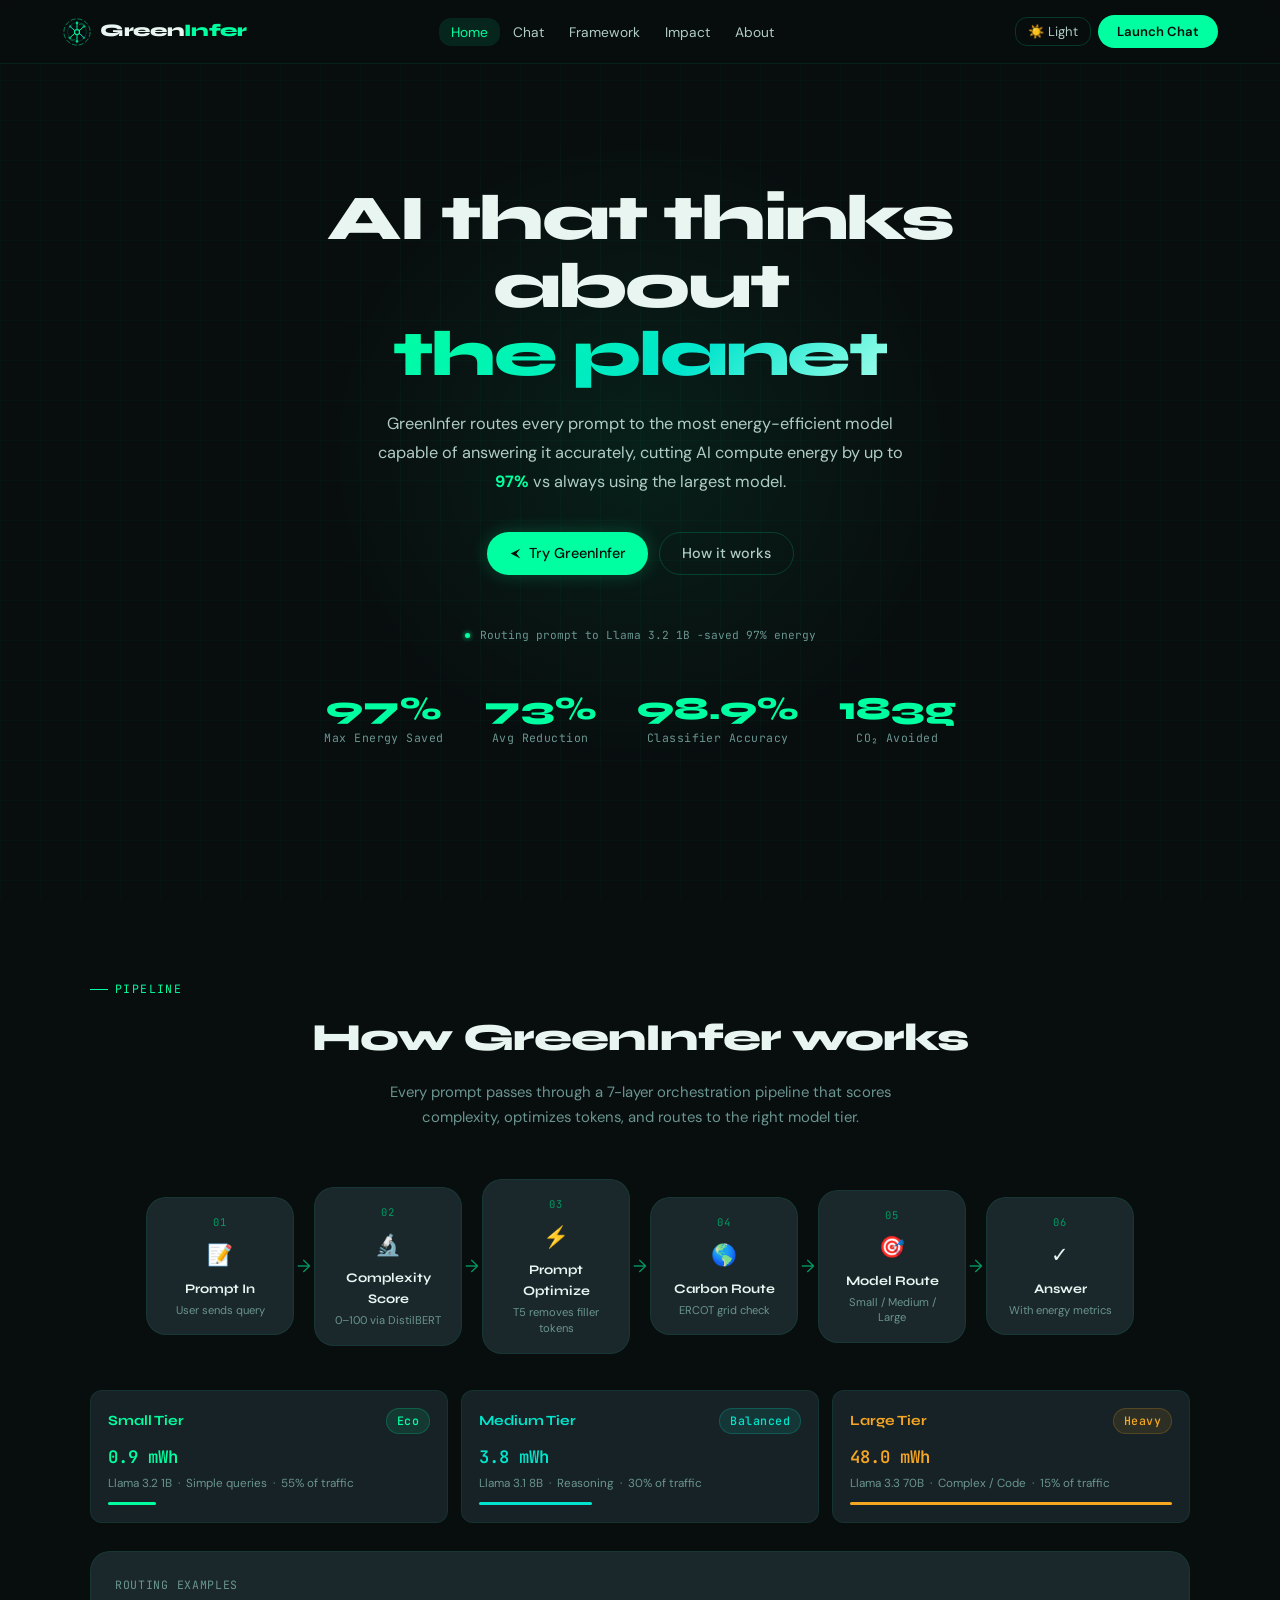
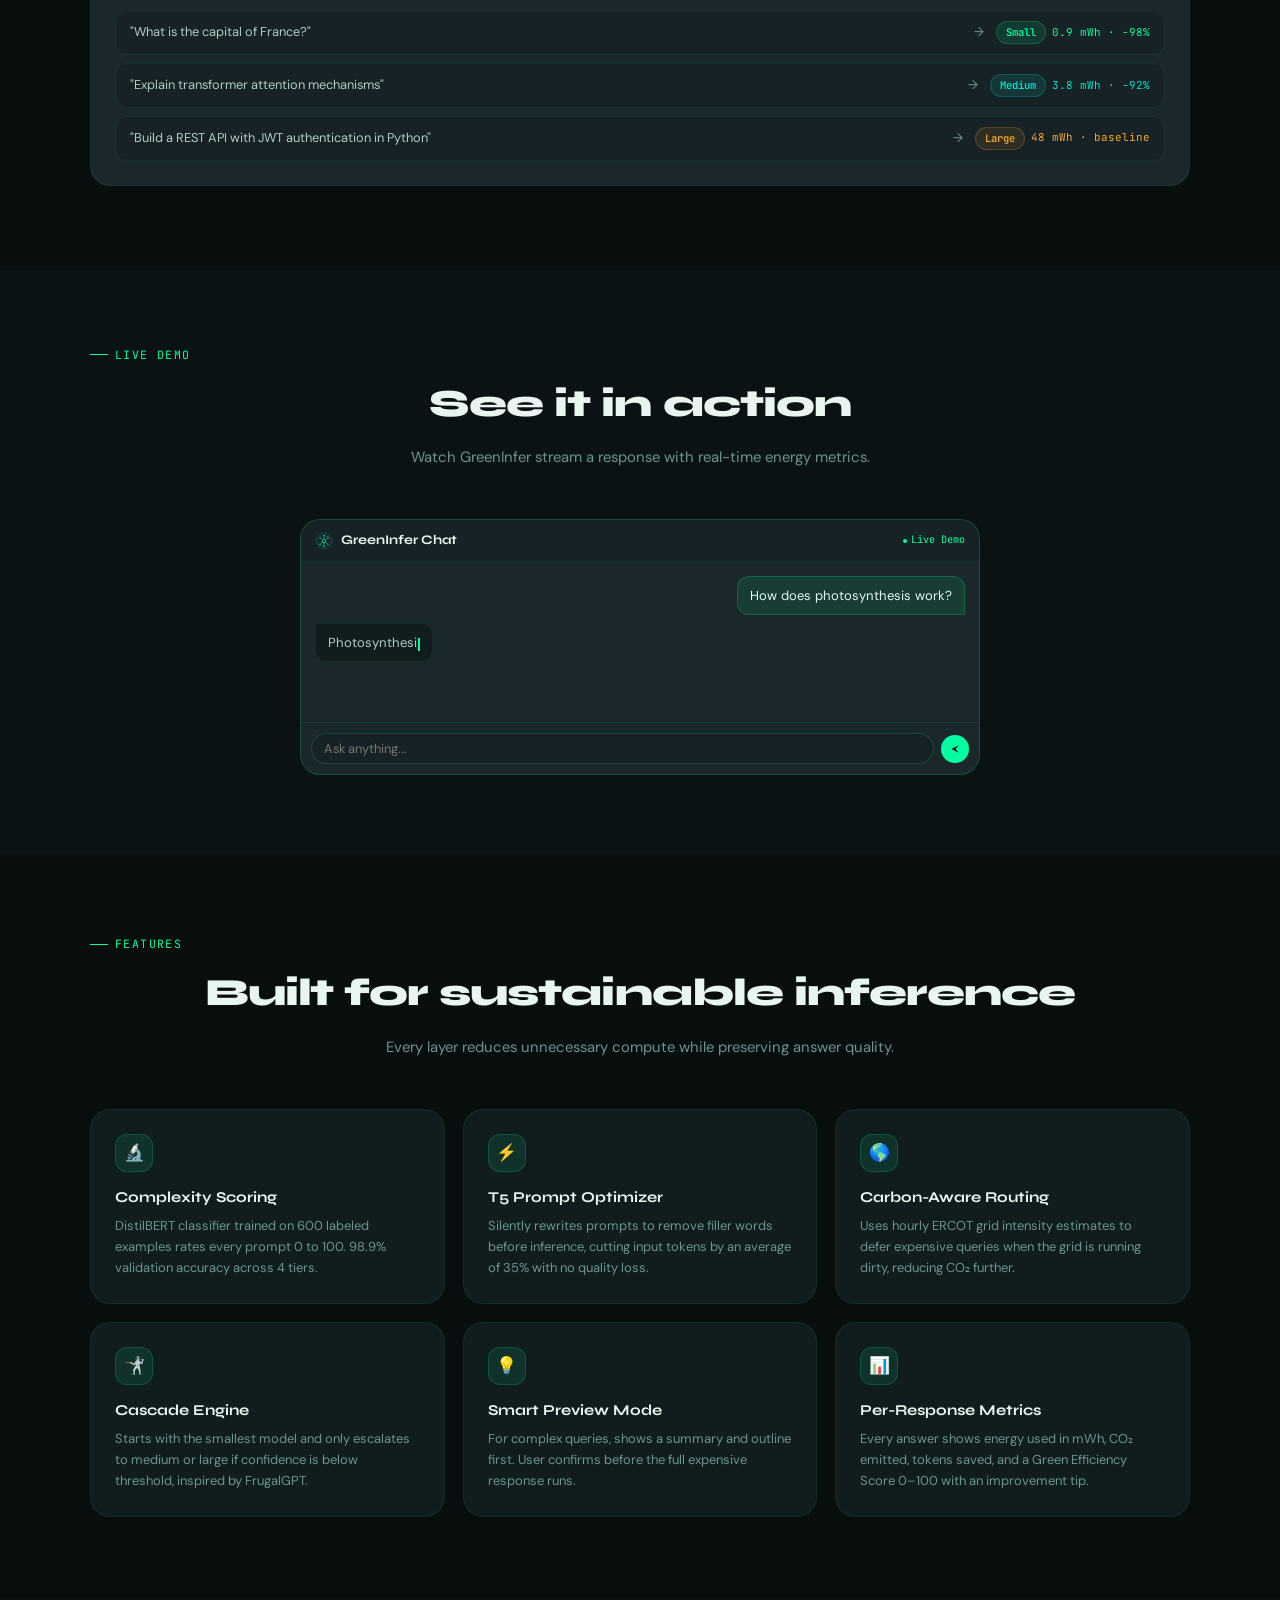
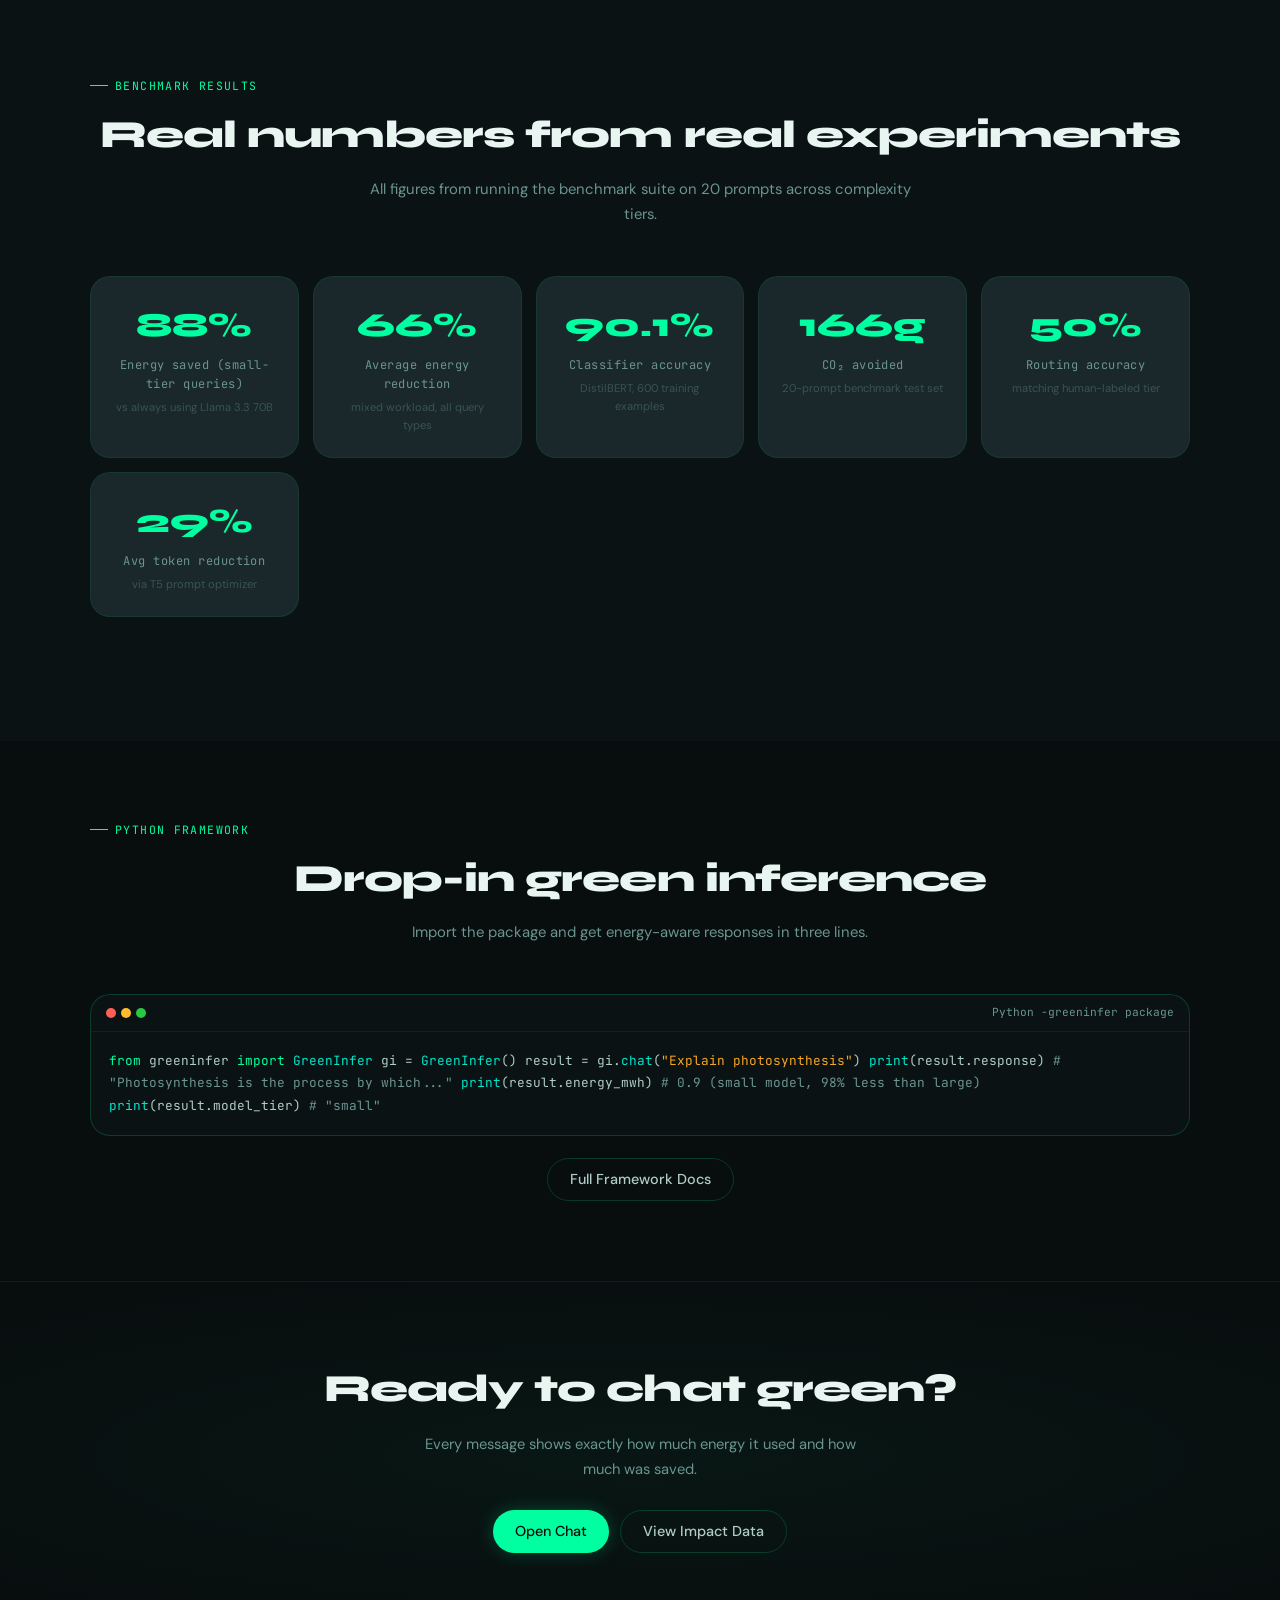
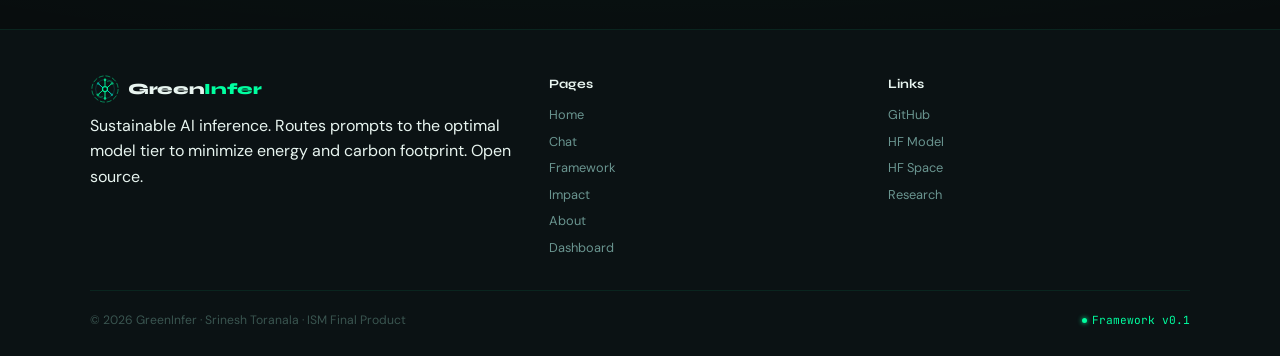
==== commit fe9d3c0a: "Fix typos in index.html text content" ====
--- a/docs/index.html
+++ b/docs/index.html
@@ -349,7 +349,7 @@
   </div>
   <div class="hero-live-demo">
     <span class="hero-live-dot"></span>
-    <span id="hero-typing-txt">Routing prompt to Llama 3.2 1B — saved 97% energy</span>
+    <span id="hero-typing-txt">Routing prompt to Llama 3.2 1B -saved 97% energy</span>
   </div>
   <div class="hero-stats">
     <div class="hstat"><div class="hstat-v"><span class="counter" data-target="97" data-suffix="%">97%</span></div><div class="hstat-l">Max Energy Saved</div></div>
@@ -494,7 +494,7 @@
     <div class="code-wrap">
       <div class="code-head">
         <div class="code-dots"><div class="code-dot" style="background:#ff5f57"></div><div class="code-dot" style="background:#febc2e"></div><div class="code-dot" style="background:#28c840"></div></div>
-        <span class="code-lang">Python — greeninfer package</span>
+        <span class="code-lang">Python -greeninfer package</span>
       </div>
       <div class="code-pre"><span class="kw">from</span> greeninfer <span class="kw">import</span> <span class="fn">GreenInfer</span>
 
@@ -615,12 +615,12 @@
 
 function initHeroTyping() {
   const msgs = [
-    'Routing prompt to Llama 3.2 1B — saved 97% energy',
-    'Complexity score: 18/100 — small tier selected',
+    'Routing prompt to Llama 3.2 1B -saved 97% energy',
+    'Complexity score: 18/100 -small tier selected',
     'T5 optimizer: removed 4 tokens (33% reduction)',
-    'ERCOT grid: 198 gCO₂/kWh — balanced mode active',
-    'Session CO₂: 0.00042g — 18× less than baseline',
-    'Cascade: small → confidence 0.94 — no escalation needed',
+    'ERCOT grid: 198 gCO₂/kWh -balanced mode active',
+    'Session CO₂: 0.00042g -18× less than baseline',
+    'Cascade: small → confidence 0.94 -no escalation needed',
   ];
   let idx = 0;
   const el = document.getElementById('hero-typing-txt');
